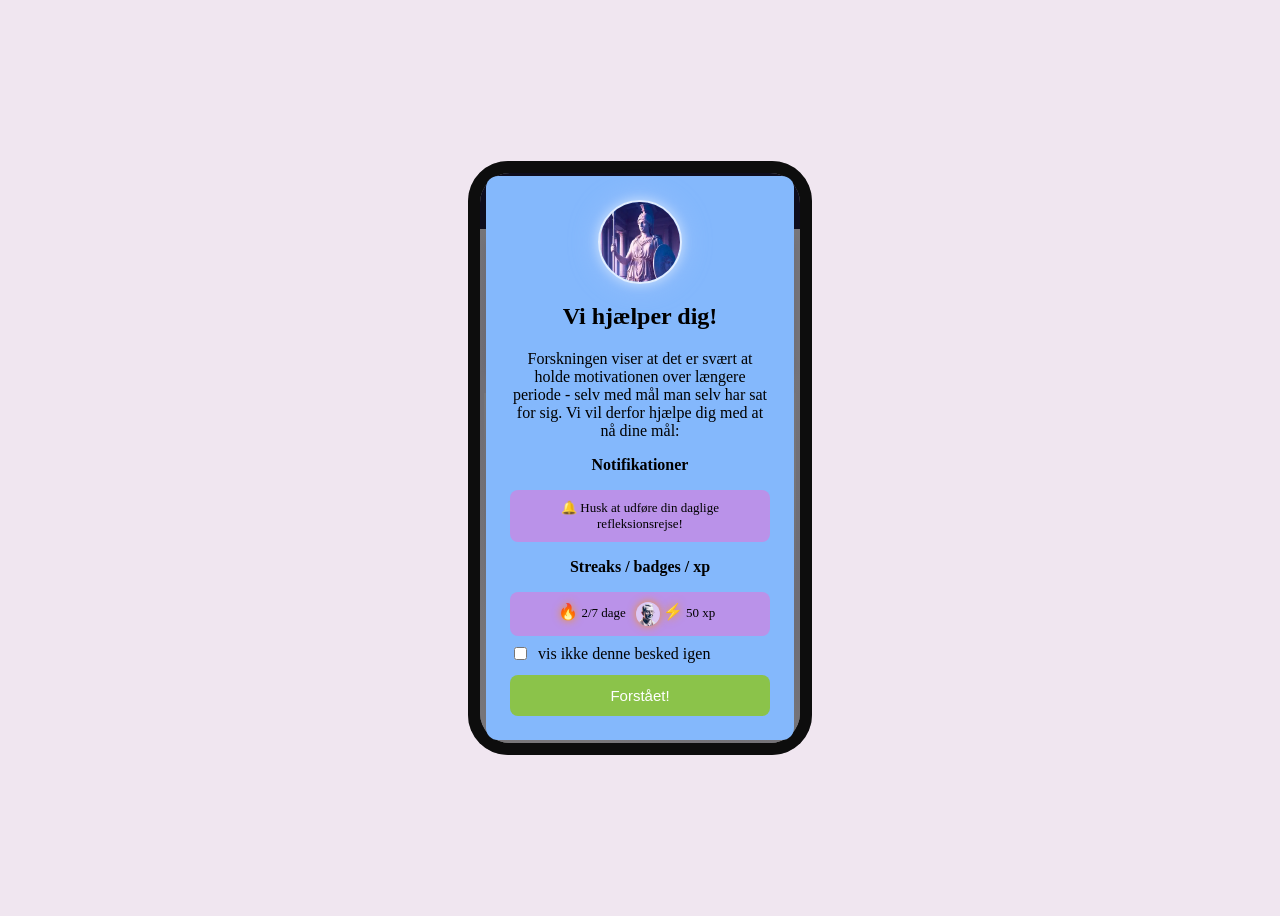
==== index.html @ 5fa7c201 "Update index.html" ====
<!DOCTYPE html> <!-- Fortæller browseren: "dette er et HTML dokument" -->
		<html lang="dk"> <!-- Starter hele siden — lang="dk" siger sproget er dansk -->

	  <head> <!-- Alt herinde er usynligt for brugeren — opsætning og regler -->
		  <meta charset="UTF-8"> <!-- Tillader æ ø å og andre specialtegn -->
		  <meta name="viewport" content="width=device-width, initial-scale=1" />
		  <title>Reflection Journey</title> <!-- Det der vises i browserens fane øverst -->
		  <link rel="stylesheet" href="styles.css"> <!-- Henter CSS fra ekstern fil: styles.css -->
	  </head> <!-- head-sektionen slutter her -->

		<body> <!-- Alt herinde vises på siderne -->

	        <!-- Musikken starter lydløs -->
	    <audio id="baggrunds-musik" loop muted>
	    <source src="music.mp3" type="audio/mpeg">
	    </audio>

		<audio id="lydeffekt" loop muted>
			<source src="fx.mp3" type="audio/mpeg">
		</audio>
		<!-- ========== SIDE 1: overblik ========== -->
		<div class="telefon">

			<!-- ===== DISCLAIMER MODAL ===== -->
		<div id="disclaimer">
	      <div id="disclaimer-kort">        <!-- kortet starter -->
				<img src="athena.webp" class="disclaimer-athena" alt="Athena">
	          <h2>Vi hjælper dig!</h2>
	          <p>Forskningen viser at det er svært at holde motivationen
				over længere periode - selv med mål man selv har sat for sig.
				Vi vil derfor hjælpe dig med at nå dine mål:</p>
	          <p><strong>Notifikationer</strong></p>
	          <div class="disclaimer-boks"> <!-- boks 1 -->
	            🔔 Husk at udføre din daglige refleksionsrejse!
	          </div>                         <!-- boks 1 slutter -->

	          <p><strong>Streaks / badges / xp</strong></p>
	          <div class="disclaimer-boks"> <!-- boks 2 -->
	            <span class=glowing>🔥</span> 2/7 dage &nbsp;
				<img src="sartre.webp" class="disclaimer-badge" style="width:24px; height:24px;">
				<span class=glowing>⚡</span> 50 xp &nbsp;
	          </div>                         <!-- boks 2 slutter -->

	      <!-- afkrydsningsfelt -->
	        <div style="display: flex; align-items: center; gap: 8px;">
	            <input type="checkbox" id="vis-ikke-igen">
	            <label for="vis-ikke-igen">vis ikke denne besked igen</label>
	        </div>

	        <!-- knap -->
	        <button onclick="skiftTilSide(1)" class="disclaimer-knap">Forstået!</button>

	    </div> <!-- kort slutter -->
	</div> <!-- disclaimer slutter -->

			<!-- Notifikationsboks -->
			<div class="notifikation" id="notifikation">
				<span class="notif-ikon">🔔</span>
				<div>
					<p style="font-weight: bold;">Reflection Journey</p>
					<p>Husk at reflektere i dag — din streak er i fare</p>
				</div>
			</div>

			<!-- Skærm / side 1 -->
			<div class="skaerm" id="side1">

				<!-- Mørk top-sektion -->
				<div class="top-del">
					<p class="top-del-titel" style="padding: 10px">Reflection Journeys</p>
				</div>

				<!-- Lys bund-sektion -->
				<div class="bund-del">
					<!-- ===== PRÆSTATIONSOVERSIGT ===== -->
					<div class="praestations-kort"onclick="skiftTilSide(12)">
						<p class="praestations-titel">Præstationsoversigt</p>
						<div class="praestations-række">
							<!-- Streak -->
							<div class="praestations-boks streak-boks">
								<span style="font-size: 20px;">🔥</span>
								<div>
									<p class="praestations-label">Streak</p>
									<p class="praestations-værdi" id="oversigt-streak">3 dage</p>
								</div>
							</div>
							<!-- Seneste præstation -->
							<div class="praestations-boks seneste-boks">
								<img id="oversigt-filosof-img" src="image(1).webp"
								     style="width:56px;height:56px;border-radius:50%;object-fit:cover;flex-shrink:0;">
								<div style="flex:1;min-width:0;">
									<p class="praestations-label">Seneste præstation</p>
									<p class="praestations-rejse" id="oversigt-rejse-navn">Find din karrierevej</p>
									<div class="praestations-bar">
										<div class="praestations-fill" id="oversigt-bar" style="width: 43%;"></div>
									</div>
									<p class="praestations-dage" id="oversigt-dage">3/7 dage</p>
								</div>
							</div>
						</div>
					</div>

						<!-- Række med karrierekort -->
						<div class="career">
						<div class="rejse-kort" onclick="skiftTilSide(21)">
							<img src="image(1).webp" alt="Række med mennesker af forskellig profession">
							<div class="progress-bar">
								<!-- width styrer hvor meget af stregen der er fyldt (fx 50% eller 100%) -->
								<div class="progress-fill" style="width: 43%">
								</div>
								<span>3/7 dage fuldført</span>
							</div>
							<p class="kort-titel">Find din karrierevej</p>
						</div>

						<div class="rejse-kort" onclick="skiftTilSide(31)">
							<img src="image(2).webp" alt="Ung kvinde tegner drømmende billede på tablet">
							<div class="progress-bar">
								<div class="progress-fill" style="width: 0"></div>
								<span>0/7 dage fuldført</span>
							</div>
							<p class="kort-titel">Hvordan du bruger teknologi fornuftigt</p>
						</div>

					</div> <!-- /career -->

				</div> <!-- /bund-del -->

			</div> <!-- /side 1 -->

			<!-- ========== SIDE 12: Præstationsoversigt ========== -->
					<div class="side2" id="side12">

    					<div class="top-del" style="justify-content: center;">
        					<button onclick="skiftTilSide(1)" 
                			style="position: absolute; top: 10px; left: 10px;
                       		background: none; border: none; color: white;
                       		font-size: 20px; cursor: pointer;">←</button>
        					<p class="top-del-titel">Din fremgang</p>
    						</div>
    				<div class="bund-del">
						<div class="rejse-kort">
    						<img src="image(1).webp" alt="Karrierevej">
   							<div class="progress-bar">
        					<div class="progress-fill" style="width: 43%"></div>
        					<span>3/7 dage fuldført</span>
    					</div>
    						<p class="kort-titel">Find din karrierevej</p>
						</div>

					<!-- Teknologi — ikke startet -->
					<div class="rejse-kort">
  						<img src="image(2).webp" alt="Teknologi">
    					<div class="progress-bar">
        				<div class="progress-fill" style="width: 0%"></div>
        				<span>0/7 dage fuldført</span>
    				</div>
    					<p class="kort-titel">Teknologi</p>
					</div>    				</div>

					</div>

			<!-- ========== Side 21 - Spørgsmål - Karrierevej ========== -->
			<div class="side2" id="side21">

				<!-- top-del -->
				<div class="top-del" style="justify-content: center; gap: 14px; position: relative;">

	    <button onclick="skiftTilSide(1)"
	            style="position: absolute; top: 10px; left: 10px;
	                   background: none; border: none; color: white;
	                   font-size: 20px; cursor: pointer;">←</button>

	    <p class="top-del-titel">Tid til at reflektere</p>

	    <!-- timer -->
	    <svg width="60" height="60" viewBox="0 0 140 140" id="timer-svg">
	        <circle cx="70" cy="70" r="58" fill="none" stroke="rgba(255,255,255,0.12)" stroke-width="8"/>
	        <circle id="timer-ring"
	                cx="70" cy="70" r="58" fill="none"
	                stroke="#AFA9EC" stroke-width="8"
	                stroke-dasharray="364.4" stroke-dashoffset="0"
	                stroke-linecap="round"
	                style="transform: rotate(-90deg); transform-origin: 50% 50%;"/>
	        <text id="timer-display" x="70" y="78" text-anchor="middle"
	              font-size="36" font-weight="500" fill="white" font-family="monospace">5:00</text>
	    </svg>
				</div>
				<!-- bund-del -->
				<div class="bund-del">
					<!-- spørgsmål -->
					<p class="spørgsmål">Vælger du din vej, eller lader du vejen vælge dig?</p>
					<p class="underspørgsmål">Mange mennesker når frem til en karriere ikke gennem et bevidst valg, men gennem en række små givne faktorer: hvad deres forældre forventede, hvad deres karakterer tillod, hvad deres venner lavede.<br>
						Spørgsmålet er, om der er forskel på en vej, du trådte ind på, og en vej, du virkelig valgte.
						Kan et liv, du er faldet ind i, stadig være et godt liv? Og hvis du fornemmer, at det ikke kan, hvad betyder det så præcist at vælge anderledes nu?
					</p>

					<!-- tekstboks -->
					<label for="karriere-svar1"></label><textarea id="karriere-svar1" placeholder="Skriv dine tanker her..."></textarea>
					<p class="underspørgsmål">Knappen låses op når tiden er gået</p>

					<!-- knap -->
					<button class="knap" id="karriere-knap" onclick="skiftTilSide(22)"
					        style="opacity: 0.4; pointer-events: none;">Næste →</button>
				</div>

			</div>

			<!-- ========== Sartres svar - efter side 21 ========== -->
			<div class="side2" id="side22">

				<!-- top-del -->
				<div class="top-del" style="justify-content: center; gap: 10px; padding-bottom: 20px;">
					<p class="top-del-titel">Jean-Paul Sartre svarer</p>
				</div>

				<div class="bund-del" style="gap: 16px; overflow-y: auto;" id="sartre-chat">

					<!-- Besked -->
					<div id="sartre-msg1" style="display:none; flex-direction: column; gap: 10px;">
						<div style="display: flex; gap: 10px; align-items: flex-start;">
							<!-- billed -->
							<img src="sartre.webp" alt="Sartre"
							     style="width: 40px; height: 40px; border-radius: 50%; object-fit: cover; flex-shrink: 0;">
							<div>
								<!-- tekst -->
								<p style="font-size: 12px; color: #888; margin: 0 0 4px 0;">Jean-Paul Sartre</p>
								<div class="chat-boble">
									Du siger, at du ikke ved det. Det accepterer jeg — men kun som et udgangspunkt, ikke som et svar.
									For ikke-viden er ikke uskyld. Når du ikke ved, om du har valgt din vej, er du allerede midt i et valg: valget om ikke at undersøge det.
									Eksistensen går forud for essensen. Du er ikke født til noget. Det betyder, at alt det, du kalder "bare sådan det er blevet" — det er dig. Dig, der valgte ikke at vælge.
									Spørgsmålet er ikke, hvad du <em>ikke</em> ved. Spørgsmålet er: hvad ville du gøre, hvis du rent faktisk troede, at du frit kunne vælge fra i morgen?
								</div>
							</div>
						</div>
					</div>

					<!-- Typing indicator (vises mens Sartre "skriver") -->
					<div id="sartre-typing" style="display:none; flex-direction: row; gap: 10px; align-items: flex-start;">
						<img src="sartre.webp" alt="Sartre"
						     style="width: 40px; height: 40px; border-radius: 50%; object-fit: cover; flex-shrink: 0;">
						<div style="background: white; border-radius: 0 16px 16px 16px;
	                  padding: 14px 18px; box-shadow: 0 1px 4px rgba(0,0,0,0.08);
	                  display: flex; gap: 5px; align-items: center;">
							<span class="typing-dot"></span>
							<span class="typing-dot"></span>
							<span class="typing-dot"></span>
						</div>
					</div>

					<!-- knap -->
					<button class="knap" id="sartre-knap" onclick="skiftTilSide(35, 'sartre')"
					        style="display:none; margin-top: 8px;">Fortsæt →</button>

				</div>
			</div>

	    <!-- ========== SIDE 31: Spørgsmål - Teknologi ========== -->
			<div class="side2" id="side31">
				<!-- top-del -->
				<div class="top-del" style="justify-content: center; gap: 14px; position: relative;">
	    <button onclick="skiftTilSide(1)"
	            style="position: absolute; top: 10px; left: 10px;
	                   background: none; border: none; color: white;
	                   font-size: 20px; cursor: pointer;">←</button>
	        <p class="top-del-titel">Tid til at reflektere</p>

					<!-- timer -->
					<svg width="60" height="60" viewBox="0 0 140 140" id="timer-svg2">
						<circle cx="70" cy="70" r="58" fill="none" stroke="rgba(255,255,255,0.12)" stroke-width="8"/>
						<circle id="timer-ring2"
						        cx="70" cy="70" r="58" fill="none"
						        stroke="#AFA9EC" stroke-width="8"
						        stroke-dasharray="364.4" stroke-dashoffset="0"
						        stroke-linecap="round"
						        style="transform: rotate(-90deg); transform-origin: 50% 50%;"/>
						<text id="timer-display2" x="70" y="78" text-anchor="middle"
						      font-size="36" font-weight="500" fill="white" font-family="monospace">5:00</text>
					</svg>

				</div>

				<!-- bund-del -->
				<div class="bund-del" style="gap: 16px; overflow-y: auto; height: 100%; justify-content: flex-start;" >
					<p class="spørgsmål">Er et værktøj nogensinde bare et værktøj?</p>
					<p class="underspørgsmål">Vi har en tendens til at tænke på teknologi som neutral, noget der simpelthen gør, hvad vi beder den om.<br>
						Men en hammer former, hvordan vi griber et søm an, en søgemaskine former, hvad vi synes er værd at vide, og en social platform former, hvem vi tror, vi er i forhold til andre.
						Spørgsmålet er, om nogen teknologi virkelig er ligeglad med den person, der bruger den.
						Bærer et værktøj sin designers antagelser i sig? Og hvis ja, hvad betyder det for dig, hver gang du tager et op?
					</p>

					<!-- tekstboks -->
					<label for="teknologi-svar1"></label><textarea id="teknologi-svar1" placeholder="Skriv dine tanker her..."></textarea>

					<!-- knap -->
					<button class="knap" id="teknologi-knap" onclick="skiftTilSide(32)"
					        style="opacity: 0.4; pointer-events: none;">Næste →</button>
				</div> <!-- /bund-del -->

			</div> <!-- /side2 -->

			<!-- SIDE 3.2 — Heidegger -->
			<div class="side2" id="side32">

				<!-- top-del -->
				<div class="top-del" style="justify-content: center; gap: 10px; padding-bottom: 20px;">
					<p class="top-del-titel">Martin Heidegger svarer</p>
				</div>

				<div class="bund-del" style="gap: 16px; overflow-y: auto;" id="Heidegger-chat">

					<!-- Besked -->
					<div id="heidegger-msg1" style="display:none; flex-direction: column; gap: 10px;">
						<div style="display: flex; gap: 10px; align-items: flex-start;">
							<!-- billed -->
							<img src="heidegger.webp" alt="Heidegger"
							     style="width: 40px; height: 40px; border-radius: 50%; object-fit: cover; flex-shrink: 0;">
							<!-- tekst -->
							<div>
								<p style="font-size: 12px; color: #888; margin: 0 0 4px 0;">Martin Heidegger</p>
								<div class="chat-boble">
									Du siger, at du ikke ved det. Det accepterer jeg — men kun som et udgangspunkt, ikke som et svar.
									For ikke-viden er ikke uskyld. Når du ikke ved, om du har valgt din vej, er du allerede midt i et valg: valget om ikke at undersøge det.
									Eksistensen går forud for essensen. Du er ikke født til noget. Det betyder, at alt det, du kalder "bare sådan det er blevet" — det er dig. Dig, der valgte ikke at vælge.
									Spørgsmålet er ikke, hvad du <em>ikke</em> ved. Spørgsmålet er: hvad ville du gøre, hvis du rent faktisk troede, at du frit kunne vælge fra i morgen?
								</div>
							</div>
						</div>
					</div>

					<!-- typing indicator (viser når Heidegger "skriver") -->
					<div id="heidegger-typing" style="display:none; flex-direction: row; gap: 10px; align-items: flex-start;">
						<img src="heidegger.webp" alt="Heidegger"
						     style="width: 40px; height: 40px; border-radius: 50%; object-fit: cover; flex-shrink: 0;">
						<div style="background: white; border-radius: 0 16px 16px 16px;
	                  padding: 14px 18px; box-shadow: 0 1px 4px rgba(0,0,0,0.08);
	                  display: flex; gap: 5px; align-items: center;">
							<span class="typing-dot"></span>
							<span class="typing-dot"></span>
							<span class="typing-dot"></span>
						</div>
					</div>

					<!-- knap -->
					<button class="knap" id="heidegger-knap" onclick="skiftTilSide(35, 'heidegger')"
					        style="display:none; margin-top: 8px;">Fortsæt →</button>

				</div>
			</div>

	  <!-- SIDE 3.5 — XP celebration -->
	<div class="side2" id="side35">
	  <div class="top-del" style="min-height: 560px; justify-content: center; gap: 16px;">
	    <div id="konfetti">🎊 🎉 🎊</div>
	   <p id="mangler-tekst" style="color: rgba(255,255,255,0.6);
	   font-size: 13px; text-align: center; margin: 0;">
	</p>

		  <img id="filosof-billede" src=""
		       style="
	     width: 120px;
	     height: 120px;
	     border-radius: 50%;
	     object-fit: cover;

	     /* silver glow */
	     border: 2px solid rgba(255,255,255,0.75);
	     box-shadow:
	       0 0 12px rgba(255,255,255,0.55),
	       0 0 30px rgba(210,220,255,0.35),
	       0 0 60px rgba(255,255,255,0.18);

	     /* subtle floating rarity feeling */
	     animation: filosofGlow 2.8s ease-in-out infinite;
	     "
		  alt="Billed af filosof">

		  <div id="dag-bar-container" style="display: none; width: 100%;
      background: rgba(255,255,255,0.15);
      border-radius: 20px; height: 36px; position: relative;">
			  <div id="dag-fill" style="width: 0; background: #534AB7;
       border-radius: 20px; height: 100%; transition: width 1s ease;">
			  </div>
			  <p id="dag-tekst" style="position: absolute; top: 50%; left: 50%;
     transform: translate(-50%, -50%);
     color: white; font-size: 13px; margin: 0;">1 / 7 dage</p>
		  </div>

		  <button class="knap" style="margin-top: 20px;" onclick="skiftTilSide(5)">
			  Fortsæt →
		  </button>
	</div> <!-- lukker xp-bar-container -->



	  </div>

	  <!-- side 5 - Afslutning -->
	<div class="side2" id="side5">
	  <div class="top-del" style="justify-content: center; gap: 14px;">
	    <p class="top-del-titel">Godt gået!</p>
	    <img id="side5-filosof" src=""
	         style="width: 80px; height: 80px; border-radius: 50%; object-fit: cover;" alt="Billed af filosof">
	  </div>

	  <div class="bund-del">
		  <div class="card" style=" align-items: center; gap: 12px; border-left: none; border-radius: 12px; background: white; padding: 12px 16px;">

			  <div class="progress-bar">
				  <div id="side5-bar" class="progress-fill" style="width: 0"></div>
				  <span id="side5-dage">0/7 dage fuldført</span>
			  </div>

			  <p class="kort-titel" id="journey-title" style="align-self: center"></p>

		  </div>
	    <div id="side5-svar" class="card">
	      <p class="q">Dit svar</p>
	      <p id="vis-svar" class="a"></p>
	    </div>
		  <!-- streak kort -->
		  <div class="card" id="side5-streak" style="display: flex; align-items: center; gap: 12px; border-left: none; border-radius: 12px; background: #1C1A3A; padding: 12px 16px;">
			  <span style="font-size: 28px; line-height: 1;">🔥</span>
			  <div>
				  <p style="margin: 0; font-size: 11px; color: rgba(175,169,236,0.7); font-family: Georgia, serif;">NUVÆRENDE STREAK</p>
				  <p id="streak-tekst" style="margin: 0; font-size: 18px; font-weight: bold; color: white;">4 dage i træk</p>
			  </div>
		  </div>
	      <button class="knap" onclick="skiftTilSide(6)">Vis badges →</button>
	</div>
	</div>

			<!-- side 6 - afslutning-->
			<div class="side2" id="side6">
				<div class="top-del" style="justify-content: center; gap: 14px;">
					<p class="top-del-titel" style="padding: 10px">Badges</p>
				</div>
				<div class="bund-del" style="overflow-y: auto; gap: 20px;">

					<!-- KATEGORI 1: Reflektionsrejser -->
					<div class="badge-kategori">
						<p class="badge-kategori-titel">Reflektionsrejser</p>
						<div class="badge-grid-ny">

							<div class="badge-item" data-name="Find din karrierevej">
								<div class="locked-image badge-slot"><img src="image(1).webp" alt="Karrierevej"></div>
								<div class="badge-progress-bar"><div class="badge-progress-fill" id="badge-karriere-fill" style="width: 0%"></div></div>
								<p class="badge-progress-tekst" id="badge-karriere-tekst">0/7 dage</p>
							</div>

							<div class="badge-item" data-name="Hvordan du bruger teknologi fornuftigt">
								<div class="locked-image badge-slot"><img src="image(2).webp" alt="Teknologi"></div>
								<div class="badge-progress-bar"><div class="badge-progress-fill" id="badge-teknologi-fill" style="width: 0%"></div></div>
								<p class="badge-progress-tekst" id="badge-teknologi-tekst">0/7 dage</p>
							</div>

							<div class="badge-item">
								<div class="badge-slot tom"></div>
								<div class="badge-progress-bar"><div class="badge-progress-fill" style="width: 0%"></div></div>
								<p class="badge-progress-tekst">0/7 dage</p>
							</div>

							<div class="badge-item">
								<div class="badge-slot tom"></div>
								<div class="badge-progress-bar"><div class="badge-progress-fill" style="width: 0%"></div></div>
								<p class="badge-progress-tekst">0/7 dage</p>
							</div>

							<div class="badge-item">
								<div class="badge-slot tom"></div>
								<div class="badge-progress-bar"><div class="badge-progress-fill" style="width: 0%"></div></div>
								<p class="badge-progress-tekst">0/7 dage</p>
							</div>

							<div class="badge-item">
								<div class="badge-slot tom"></div>
								<div class="badge-progress-bar"><div class="badge-progress-fill" style="width: 0%"></div></div>
								<p class="badge-progress-tekst">0/7 dage</p>
							</div>

						</div>
					</div>

					<!-- KATEGORI 2: Tænkere -->
					<div class="badge-kategori">
						<p class="badge-kategori-titel">Tænkere</p>
						<div class="badge-grid-ny">

							<div class="badge-item" data-name="Aristoteles">
								<div class="locked-image badge-slot"><img src="aristoteles.webp" alt="Aristoteles"></div>
								<div class="badge-progress-bar"><div class="badge-progress-fill" style="width: 0%"></div></div>
								<p class="badge-progress-tekst">0/7 samtaler</p>
							</div>

							<div class="badge-item" data-name="Confucius">
								<div class="locked-image badge-slot"><img src="confucius.webp" alt="Confucius"></div>
								<div class="badge-progress-bar"><div class="badge-progress-fill" style="width: 0%"></div></div>
								<p class="badge-progress-tekst">0/7 samtaler</p>
							</div>

							<div class="badge-item" data-name="Foucault">
								<div class="locked-image badge-slot"><img src="foucault.webp" alt="Foucault"></div>
								<div class="badge-progress-bar"><div class="badge-progress-fill" style="width: 14.286%"></div></div>
								<p class="badge-progress-tekst">1/7 samtaler</p>
							</div>

							<div class="badge-item" data-name="Heidegger">
								<div class="locked-image badge-slot"><img src="heidegger.webp" alt="Heidegger"></div>
								<div class="badge-progress-bar"><div class="badge-progress-fill" id="badge-heidegger-fill" style="width: 0%"></div></div>
								<p class="badge-progress-tekst" id="badge-heidegger-tekst">0/7 samtaler</p>
							</div>

							<div class="badge-item" data-name="Kant">
								<div class="locked-image badge-slot"><img src="kant.webp" alt="Kant"></div>
								<div class="badge-progress-bar"><div class="badge-progress-fill" style="width: 0%"></div></div>
								<p class="badge-progress-tekst">0/7 samtaler</p>
							</div>

							<div class="badge-item" data-name="Sartre">
								<div class="locked-image badge-slot"><img src="sartre.webp" alt="Sartre"></div>
								<div class="badge-progress-bar"><div class="badge-progress-fill" id="badge-sartre-fill" style="width: 0%"></div></div>
								<p class="badge-progress-tekst" id="badge-sartre-tekst">0/7 samtaler</p>
							</div>

							<div class="badge-item" data-name="Platon">
								<div class="locked-image badge-slot"><img src="platon.webp" alt="Platon"></div>
								<div class="badge-progress-bar"><div class="badge-progress-fill" style="width: 0%"></div></div>
								<p class="badge-progress-tekst">0/7 samtaler</p>
							</div>

							<div class="badge-item" data-name="Sokrates">
								<div class="locked-image badge-slot"><img src="sokrates.webp" alt="Sokrates"></div>
								<div class="badge-progress-bar"><div class="badge-progress-fill" style="width: 14.286%"></div></div>
								<p class="badge-progress-tekst">1/7 samtaler</p>
							</div>

							<div class="badge-item" data-name="Kierkegaard">
								<div class="locked-image badge-slot"><img src="kierkegaard.webp" alt="Kierkegaard"></div>
								<div class="badge-progress-bar"><div class="badge-progress-fill" style="width: 0%"></div></div>
								<p class="badge-progress-tekst">0/7 samtaler</p>
							</div>

						</div>
					</div>

				</div>
			</div>
		</div> <!-- telefon -->

	  <script>                        <!-- NY: JavaScript starter her -->
	  let sartreSamtaler = 0;
	  let heideggerSamtaler = 0;
	  let karriereDage = 3;
	  let teknologiDage = 0;
	  let aktivFilosof = '';  // husker hvilken filosof
	  let aktivDage = 0;      // husker antal dage
	  let aktivRejse = '';

	function skiftTilSide(nummer, filosof)                                               // Lav en funktion der hedder "skiftTilSide" "nummer" er det tal vi sender med — fx skiftTilSide(2) sender tallet 2
	{
	    const musik = document.getElementById('baggrunds-musik');
	    const lydeffekt = document.getElementById('lydeffekt');
	  document.getElementById('disclaimer').style.display = 'none';
	  document.getElementById('side1').style.display = 'none';
	  document.getElementById('side12').style.display = 'none';
	  document.getElementById('side21').style.display = 'none';
	  document.getElementById('side22').style.display = 'none';
	  document.getElementById('side31').style.display = 'none';
	  document.getElementById('side32').style.display = 'none';
	  document.getElementById('side35').style.display = 'none';
	  document.getElementById('side5').style.display = 'none';
	  document.getElementById('side6').style.display = 'none';
	  
	  

	if (nummer === 21 || nummer === 31) {   // når man klikker et rejsekort

	    musik.muted = false;  // slå lyden til
	    musik.play();         // start afspilning
	}

	  if (nummer === 22) {
	        startSartreChat(); // starter SartreChat funktionen når den går til side 22
	        sartreSamtaler += 1;
	        karriereDage += 1;
	        aktivRejse = 'Find din karrierevej';

	    }

	    if (nummer === 32) {
	        startHeideggerChat(); // starter Heidegger funktionen når den går til side 32
	        heideggerSamtaler += 1;
	        teknologiDage += 1;
	        aktivRejse = 'Hvordan du bruger teknologi fornuftigt';

	    }

	    if (nummer === 21 && !karriereTimerStartet) {
	        karriereTimerStartet = true;
	        startTimer('timer-ring', 'timer-display', 'karriere-knap', 'timer-hint');
	    }

	    if (nummer === 31 && !teknologiTimerStartet) {
	    teknologiTimerStartet = true;
	    startTimer('timer-ring2', 'timer-display2', 'teknologi-knap', 'timer-hint2');
	}

	    if (nummer === 35) {
	        musik.pause();
	        lydeffekt.muted = false;  // slå lyden til
	        lydeffekt.play();         // start afspilning
	    }

	    if (nummer === 5) {
	        document.getElementById('journey-title').textContent = aktivRejse;


	    document.getElementById('side5-bar').style.width = (aktivDage / 7 * 100) + '%';
	    document.getElementById('side5-dage').textContent = aktivDage + '/7 dage fuldført';

	    // sæt filosof-billede
	    document.getElementById('side5-filosof').src = aktivFilosof + '.webp';

	    // hent brugerens svar fra den rigtige tekstboks
	    if (aktivFilosof === 'sartre') {
	        document.getElementById('vis-svar').textContent = document.getElementById('karriere-svar1').value;
	    } else {
	        document.getElementById('vis-svar').textContent = document.getElementById('teknologi-svar1').value;
	    }
	    document.getElementById('streak-tekst').textContent = aktivDage + ' dage i træk';

	    }

	    if (nummer === 6) {
	        // opdaterer fremskridt på de badges der er interagerbare
	            document.getElementById('badge-sartre-fill').style.width = (sartreSamtaler / 7 * 100) + '%';
	            document.getElementById('badge-sartre-tekst').textContent = sartreSamtaler + '/7 samtaler';

	            document.getElementById('badge-heidegger-fill').style.width = (heideggerSamtaler / 7 * 100) + '%';
	            document.getElementById('badge-heidegger-tekst').textContent = heideggerSamtaler + '/7 samtaler';

	            document.getElementById('badge-karriere-fill').style.width = (karriereDage / 7 * 100) + '%';
	            document.getElementById('badge-karriere-tekst').textContent = karriereDage + '/7 dage';

	            document.getElementById('badge-teknologi-fill').style.width = (teknologiDage / 7 * 100) + '%';
	            document.getElementById('badge-teknologi-tekst').textContent = teknologiDage + '/7 dage';
	    }

	  // Skjul ALLE sider, ryd bordet fuldstændigt, hver gang vi skifter side: None - gør den usynlig

	  document.getElementById('side' + nummer).style.display = 'flex';
	  if (nummer === 35 && filosof) {  // Hvis vi går til side 35 OG der er en filosof med
	    const billede = document.getElementById('filosof-billede');
	    billede.src = filosof + '.webp';  // fx 'sartre' + '.webp' = 'sartre.webp'

	aktivFilosof = filosof;           // gem filosof
        aktivDage = filosof === 'sartre' ? sartreSamtaler : heideggerSamtaler;


	      const navn = filosof === 'sartre' ? 'Sartre' : 'Heidegger';
	      const samtalerTal = filosof === 'sartre' ? sartreSamtaler : heideggerSamtaler;
	      const samtalerMangler = 7 - samtalerTal;
	      document.getElementById('mangler-tekst').textContent =
	          'Du har haft ' + samtalerTal + '/7 samtaler med ' + navn +
	          ' — ' + samtalerMangler + ' tilbage for at låse badget op';

        setTimeout(function() {
            const dagTal = filosof === 'sartre' ? sartreSamtaler : heideggerSamtaler;
            document.getElementById('dag-bar-container').style.display = 'block';
            setTimeout(function() {

                setTimeout(function() {
                    const bredde = (dagTal / 7) * 100;
                    document.getElementById('dag-fill').style.width = bredde + '%';
                    document.getElementById('dag-tekst').textContent = dagTal + ' / 7 dage';
                }, 100);
            }, 1500);
        }, 0);
    }
	}  // ← funktionen lukker her
	  // Vis KUN den side vi vil hen til, fx 'side' + 2 = 'side2' - Block gør den synlig

	  // Notifikation animation
	    window.addEventListener('load', function() {
	    const notif = document.getElementById('notifikation');
	    setTimeout(function() {
	        notif.classList.add('synlig');  // vis notifikationen
	        pingLyd();                      // spil ping-lyden
	    }, 3000);
	    setTimeout(function() { notif.classList.remove('synlig'); }, 7000);
	    });

	function pingLyd() {
	    const ctx = new AudioContext();          // musikstudie — selve lydmotoren
	    const oscillator = ctx.createOscillator(); // genererer selve tonen
	    const gainNode = ctx.createGain();       // styrer volumen
	    oscillator.connect(gainNode);            // tone → volumen
	    gainNode.connect(ctx.destination);       // volumen → højttaler
	    oscillator.frequency.value = 800;        // tonehøjde i Hz (800 = høj ping-lyd)
	    gainNode.gain.setValueAtTime(0.3, ctx.currentTime);                        // start ved 30% volumen
	    gainNode.gain.exponentialRampToValueAtTime(0.001, ctx.currentTime + 0.4); // fade ud over 0.4 sek
	    oscillator.start(ctx.currentTime);       // start lyden nu
	    oscillator.stop(ctx.currentTime + 0.4); // stop efter 0.4 sekunder
	    }


	  // TimerK
	  let karriereTimerStartet = false;
	  let teknologiTimerStartet = false;  // NY variabel til teknologi

	  function startTimer(ringId, displayId, btnId, hintId) {
	      const TOTAL = 5 * 0;  // Her can man justere timerens længde / hvornår 'næste'-knappen låser op.
	      let remaining = TOTAL;
	      const circumference = 364.4;
	      const ring = document.getElementById(ringId);
	      const display = document.getElementById(displayId);
	      const btn = document.getElementById(btnId);
	      const hint = document.getElementById(hintId);

	      function fmt(s) {
	          const m = Math.floor(s / 60);
	          const sec = s % 60;
	          return m + ':' + String(sec).padStart(2, '0');
	      }

	      function tick() {
	          if (remaining <= 0) {
	              display.textContent = '0:00';
	              ring.setAttribute('stroke-dashoffset', circumference.toString());
	              btn.style.opacity = '1';
	              btn.style.pointerEvents = 'auto';
	              if (hint) hint.textContent = 'Klar til at fortsætte ✓';
	              return;
	          }
	          display.textContent = fmt(remaining);
	          const offset = circumference * (1 - remaining / TOTAL);
	          ring.setAttribute('stroke-dashoffset', offset.toString());
	          remaining--;
	          setTimeout(tick, 1000);
	      }

	      tick();
	  }

	  let sartreAnimationStartet = false;
	  let heideggerAnimationStartet = false;

	  function startSartreChat() {
	      if (sartreAnimationStartet) return;
	      sartreAnimationStartet = true;

	      const beskeder = ['sartre-msg1'];
	      const forsinkelse = [800];
	      const skrivetid  = [2000];

	      const typing = document.getElementById('sartre-typing');

	      beskeder.forEach(function(id, i) {
	          setTimeout(function() {
	              typing.style.display = 'flex';
	          }, forsinkelse[i]);

	          setTimeout(function() {
	              typing.style.display = 'none';
	              const el = document.getElementById(id);
	              el.style.display = 'flex';
	          }, forsinkelse[i] + skrivetid[i]);
	      });

	      const sidsteVises = forsinkelse[0] + skrivetid[0] + 400;
	      setTimeout(function() {
	          document.getElementById('sartre-knap').style.display = 'block';
	      }, sidsteVises);
	  }

	  function startHeideggerChat() {
	      if (heideggerAnimationStartet) return;
	      heideggerAnimationStartet = true;

	      const beskeder = ['heidegger-msg1'];
	      const forsinkelse = [800];
	      const skrivetid  = [2000];

	      const typing = document.getElementById('heidegger-typing');

	      beskeder.forEach(function(id, i) {
	          setTimeout(function() {
	              typing.style.display = 'flex';
	          }, forsinkelse[i]);

	          setTimeout(function() {
	              typing.style.display = 'none';
	              const el = document.getElementById(id);
	              el.style.display = 'flex';
	          }, forsinkelse[i] + skrivetid[i]);
	      });

	      const sidsteVises = forsinkelse[0] + skrivetid[0] + 400;
	      setTimeout(function() {
	          document.getElementById('heidegger-knap').style.display = 'block';
	      }, sidsteVises);
	  }
	  </script>                       <!-- JavaScript slutter her -->
		</body> <!-- lukker body -->
	</html> <!-- lukker hele siden -->
---- styles.css ----
body {
    background: #f0e6f0; /* sætter baggrundsfarve */
    font-family: Georgia, serif; /* sætter skrifttype */
    display: flex; /* sætter layout til "flexbox" — gør det nemt at centrere indholdet */
    justify-content: center; /* centrer vandret */
    align-items: center; /* centrer lodret */
    min-height: 100vh; /* giv siden en mindste-højde på hele skærmhøjden */
}

.telefon { /* punktum foran = "find alt med class='telefon'" .navn = find class */
    background: #1a1a1a; /* mørk baggrund — næsten sort */
    width: 320px; /* bredde — ca. som en mobilskærm */
    border-radius: 40px; /* runde hjørner — jo højere tal, jo rundere */
    padding: 12px; /* luft mellem kanten og indholdet indeni */
    min-height: 460px; /* NY: giv boksen en mindste-højde */
    position: relative; /* Gør at vi kan lave rum over telefonen til at gemme pop-down notifikationen */
    overflow: hidden; /* Skjuler indhold der stikker ud over telefonens kanter */
}

.skaerm {           /* tilføjes her — efter .telefon */
    background: rgb(255, 255, 255); /* hvid baggrund */
    border-radius: 30px; /* runde hjørner — lidt mindre end telefonen for at skabe en "skærm" effekt */
    overflow: hidden;   /* skjuler indhold, der overskrider boksen */
    min-height: 460px; /* NY: giv skærmen samme mindste-højde som telefonen for at sikre den fylder hele pladsen */
    width: 100%;     /* NY: lad skærmen fylde hele bredden af telefonen, så den automatisk tilpasser sig telefonens bredde */
    display: flex;
    flex-direction: column;
}

.top-del {
    background: #1C1A3A;  /* mørk lilla — næsten sort */
    padding: 10px 20px;   /* luft indeni — 24px top/bund, 20px venstre/højre */
    display: flex;          /* gør jeg kan rykke rundt på elementer */
    flex-direction: column; /* NY: stable elementer lodret */
    align-items: center;    /* NY: centrer vandret */
}

.bund-del {
    background: radial-gradient(ellipse at 20% 30%, rgba(200, 195, 220, 0.6) 0%, transparent 50%),
    radial-gradient(ellipse at 80% 70%, rgba(180, 175, 210, 0.5) 0%, transparent 50%),
    radial-gradient(ellipse at 60% 20%, rgba(230, 225, 240, 0.4) 0%, transparent 40%),
    linear-gradient(135deg, #f5f3f7 0%, #ede9f2 50%, #f8f6fa 100%);
    padding: 20px;        /* luft indeni */
    display: flex;          /* NY: tænd for arrangøren */
    flex-direction: column; /* NY: stable elementer lodret */
    gap: 10px;
    flex: 1;
}

#disclaimer {
    position: absolute;
    top: 0;
    left: 0;
    width: 100%;
    height: 100%;
    background: rgba(0, 0, 0, 0.5);
    z-index: 999;
    display: flex;
    justify-content: center;
    align-items: center;
}

#disclaimer-kort {
    background: rgb(132, 184, 252);
    border-radius: 12px;
    padding: 24px;
    width: 260px;
    text-align: center;
}

.disclaimer-knap {
    background: #8BC34A;
    color: white;
    border: none;
    border-radius: 8px;
    padding: 12px;
    width: 100%;
    font-size: 15px;
    margin-top: 12px;
    cursor: pointer;
}

.disclaimer-boks {
    background: #ba92e9;
    border-radius: 8px;
    padding: 10px 14px;
    font-size: 13px;
    margin-bottom: 8px;
    text-align: center;
}

.disclaimer-badge {
    border-radius: 50%;
    object-fit: cover;
    vertical-align: middle;
    box-shadow: 0 0 8px rgba(255, 150, 0, 0.8);
}

.glowing {
    text-shadow: 0 0 8px rgba(255, 150, 0, 0.8);
    font-size: 16px;
}

.disclaimer-athena {
    width: 80px;
    height: 80px;
    border-radius: 50%;
    object-fit: cover;
    object-position: top;
    display: block;
    margin: 0 auto 12px;
    border: 2px solid rgba(255,255,255,0.75);
    box-shadow: 0 0 12px rgba(255,255,255,0.55),
                0 0 30px rgba(210,220,255,0.35);
}

.notifikation {
    position: absolute;
    top: -80px;
    left: 50%;
    transform: translateX(-50%);
    background: rgba(40, 36, 80, 0.97);
    border-radius: 14px;
    padding: 10px 14px;
    display: flex;
    align-items: center;
    gap: 10px;
    width: 82%;
    box-shadow: 0 4px 20px rgba(0, 0, 0, 0.35);
    transition: top 0.5s cubic-bezier(0.34, 1.2, 0.64, 1);
    z-index: 100;
}

.notifikation.synlig {
    top: 12px;
}

.notifikation p {
    color: white;
    margin: 0;
    font-size: 13px;
}

.notifikation .notif-ikon {
    font-size: 22px;
    flex-shrink: 0;
}

.progress-bar {
    background: rgba(83,74,183,0.15); /* gennemsigtig lilla baggrund */
    border-radius: 20px;              /* runde hjørner */
    height: 24px;                     /* tykkelse på stregen */
    width: 100%;                   /* fyld hele bredden */
    position: relative;             /* gør det muligt at placere teksten ovenpå stregen */
    overflow: hidden;               /* skjul det fyld, der stikker ud over kanten */
    margin-top: 8px;
}

.progress-fill {
    background: #534AB7;
    height: 100%;
    border-radius: 20px;
    width: 43%;
}

.progress-bar span {
    position: absolute;                 /* løft teksten ud af den normale rækkefølge og placer den præcist oven på progress-bar — muligt fordi progress-bar har position: relative. Normalt placerer HTML elementer sig selv efter hinanden — ligesom tekst på en linje. Det kalder man "normal flow".  */
    top: 50%;                            /* start ved midten af baren, målt fra toppen */
    left: 50%;                          /* start ved midten af baren, målt fra venstre */
    transform: translate(-50%, -50%);    /* centrer teksten perfekt i midten af stregen */
    font-size: 11px;
    color:black;
}

.top-del-titel{
    color: #AFA9EC;
    font-size: 13px;
    letter-spacing: 0.08em;
    text-transform: uppercase;
    margin: 0;
}

.rejse-kort {
    flex: 0 0 100%;
    width: 95%;
    background: white;
    border-radius: 16px;
    border: 1px solid #e8e6f0;
    box-shadow: 0 2px 8px rgba(0,0,0,0.07);
    overflow: hidden;
    flex-direction: column;
    scroll-snap-align: center;
    transition: transform 0.25s ease, box-shadow 0.25s ease, border-color 0.25s ease;
}

.rejse-kort:hover {
    transform: scale(1.04);
    box-shadow: 0 0 10px 6px rgba(255, 255, 255, 0.9),
    0 4px 16px rgba(0,0,0,0.10);
    cursor: pointer;
}

.career {
    overflow-y: scroll;           /* tillad vandret scrolling */
    align-items: center;
    flex-direction: column;
    padding: 18px 16px 12px 16px;
    display: flex;          /* side om side */
    gap: 20px;             /* afstand mellem søjle, ugle, søjle */
    max-height: 300px;
    margin: 0 -16px;
    background: radial-gradient(ellipse at 20% 30%, rgba(200, 195, 220, 0.6) 0%, transparent 50%),
    radial-gradient(ellipse at 80% 70%, rgba(180, 175, 210, 0.5) 0%, transparent 50%),
    radial-gradient(ellipse at 60% 20%, rgba(230, 225, 240, 0.4) 0%, transparent 40%),
    linear-gradient(135deg, #f5f3f7 0%, #ede9f2 50%, #f8f6fa 100%);
}

.career img {
    width: 100%;  /* styrer selve billedet */
    height: 150px;
    object-fit: cover;   /* zoom ind på billedet til det fylder — klip kanter væk */
}

.rejse-kort p {
    text-align: center;  /* centrer tekst inde i hvert kort */
    color:black;
    display: block;
}

.kort-titel {
    margin: 0 0 8px;
    color: #1C1A3A;
    padding: 14px;         /* luft indeni */
    font-size: 15px;
    font-weight: bold;
}

.spørgsmål {
    margin: 0 0 8px;
    color: #1C1A3A;
    text-shadow: 2px 2px 2px darkgray;
    font-size: 15px;
    font-weight: bold;
    text-align: center;
}

.underspørgsmål {
    margin: 0 0 8px;
    color: #1C1A3A;
    font-size: 12px;
    text-align: center;
    font-family: Baskerville, serif;
}

.knap {
    margin-top: auto; /* skub knappen ned mod bunden */
    background: #534AB7;  /* lilla baggrund */
    color: #EEEDFE;        /* lys tekst */
    border: none;          /* fjern browserens standard-kant */
    border-radius: 12px;   /* runde hjørner */
    padding: 14px;         /* luft indeni */
    font-size: 15px;       /* tekststørrelse */
    width: 100%;           /* fyld hele bredden */
    transition: transform 0.25s ease, box-shadow 0.25s ease, border-color 0.25s ease;
}

.knap:hover {
    transform: scale(1.04);
    box-shadow: 0 0 10px 6px rgba(83, 74, 183, 0.4),
    0 4px 16px rgba(0,0,0,0.10);
    border-color: white;
    cursor: pointer;
}

.dag-info p {
    margin: 0;          /* fjern automatisk afstand */
    color: #888780;     /* grå tekst */
    font-size: 13px;    /* lille tekst */
}

.side2 {
    display: none; /* skjult som standard */
    color: white;
    border-radius: 30px;  /* runde hjørner som .skaerm */
    overflow-y: auto;
    min-height: 560px;    /* samme højde som side 1 */
    width: 100%;
    flex-direction: column;
}

textarea {
    width: 100%;        /* fyld hele bredden */
    height: 150px;      /* højden — prøv at ændre tallet */
    box-sizing: border-box; /* padding tæller med i bredden - uden den ville tekstfeltet stikke ud over telefonens kanter fordi padding lægges ovenpå width: 100% */
    font-family: Georgia, serif; /* matches the rest of the page */
    font-size: 10px;
    padding: 10px;
}

.ild {
    font-size: 40px;
}


.citat {
    font-style: italic; /* kursiv tekst */
    color: #5F5E5A;     /* grå farve */
}

.card {
    background: white;
    border-radius: 8px;
    padding: 10px 12px;
    border-left: 3px solid #534AB7;
    margin-bottom: 8px;
}

.q {
    font-size: 11px;
    color: #888780;
    margin: 0 0 4px;
}

.a {
    font-size: 13px;
    color: #2C2C2A;
    font-style: italic;
    margin: 0;
    word-wrap: break-word;  /* NY: bryd lange ord/sætninger */
    white-space: normal;    /* NY: tillad tekstombrydning */
}

#side5 .bund-del {
    overflow-y: auto;
    flex: 1;
    color: black; /* kun tekst i bund-del på side 5 */

}

.chat-boble {
    background: white;
    border-radius: 0 16px 16px 16px;
    padding: 14px 16px;
    box-shadow: 0 1px 4px rgba(0,0,0,0.08);
    font-size: 15px;
    line-height: 1.6;
    color: #1a1a2e;
    max-width: 280px;
}

.typing-dot {
    width: 8px;
    height: 8px;
    background: #aaa;
    border-radius: 50%;
    animation: typing-bounce 1.2s infinite ease-in-out;
}
.typing-dot:nth-child(2) { animation-delay: 0.2s; }
.typing-dot:nth-child(3) { animation-delay: 0.4s; }

@keyframes typing-bounce {
    0%, 60%, 100% { transform: translateY(0); }
    30%            { transform: translateY(-6px); }
}

 .locked-image {
          position: relative;
          width: 100px;
          aspect-ratio: 1 / 1;
          border-radius: 50%;
          overflow: hidden;
          display: flex;
     justify-content: center;
     align-items: center;
     transition: transform 0.25s ease, box-shadow 0.25s ease, border-color 0.25s ease;
      }

.locked-image:hover {
    transform: scale(1.04);
    box-shadow: 0 0 10px 6px rgba(255, 255, 255, 0.9),
    0 4px 16px rgba(0,0,0,0.10);
    border-color: white;
    cursor: pointer;
}

      .locked-image img {
          width: 100%;
          height: 100%;
          object-fit: cover;
          display: block;

          /* Grey out image */
          filter: grayscale(100%) brightness(0.6);
      }

      .locked-image::after {
          content: "🔒";
          position: absolute;
          top: 50%;
          left: 50%;
          transform: translate(-50%, -50%);

          font-size: 80%;

          /* Greyed-out lock */
          filter: grayscale(100%);
          opacity: 0.85;

          text-shadow: 0 2px 8px rgba(0,0,0,0.4);
      }

.badge-grid {
    display: grid;

    /* Creates responsive columns */
    grid-template-columns: repeat(auto-fit, minmax(100px, 1fr));

    gap: 16px;

    width: 100%;
    padding: 10px;
    box-sizing: border-box;
}

@keyframes filosofGlow {
    0% {
        transform: scale(1);
        box-shadow:
                0 0 12px rgba(255,255,255,0.45),
                0 0 28px rgba(210,220,255,0.25),
                0 0 50px rgba(255,255,255,0.12);
    }

    50% {
        transform: scale(1.03);
        box-shadow:
                0 0 18px rgba(255,255,255,0.75),
                0 0 42px rgba(220,230,255,0.45),
                0 0 80px rgba(255,255,255,0.2);
    }

    100% {
        transform: scale(1);
        box-shadow:
                0 0 12px rgba(255,255,255,0.45),
                0 0 28px rgba(210,220,255,0.25),
                0 0 50px rgba(255,255,255,0.12);
    }
}


.badge-kategori {
    display: flex;
    flex-direction: column;
    gap: 10px;
    width: 100%;
}

.badge-kategori-titel {
    font-size: 13px;
    font-weight: bold;
    color: #1C1A3A;
    margin: 0;
    letter-spacing: 0.04em;
    font-family: Georgia, serif;
}

.badge-grid-ny {
    display: grid;
    grid-template-columns: repeat(3, 1fr);
    gap: 10px;
    width: 100%;
    box-sizing: border-box;
}

.badge-slot {
    aspect-ratio: 1 / 1;
    border-radius: 50%;
    width: 100%;
}

.badge-slot.tom {
    background: rgba(83, 74, 183, 0.08);
    border: 2px dashed rgba(83, 74, 183, 0.25);
    border-radius: 50%;
}

.badge-progress-wrap {
    display: flex;
    flex-direction: column;
    gap: 4px;
}

.badge-progress-bar {
    background: rgba(83, 74, 183, 0.15);
    border-radius: 20px;
    height: 8px;
    width: 100%;
    overflow: hidden;
}

.badge-progress-fill {
    background: #534AB7;
    height: 100%;
    border-radius: 20px;
    transition: width 1s ease;
}

.badge-progress-tekst {
    font-size: 10px;
    color: #888780;
    margin: 0;
    font-family: Georgia, serif;
}


.badge-item {
    display: flex;
    flex-direction: column;
    align-items: center;
    gap: 5px;
    position: relative;
}

.badge-item .badge-progress-bar {
    width: 100%;
    height: 6px;
    background: rgba(83, 74, 183, 0.15);
    border-radius: 20px;
    overflow: hidden;
}

.badge-item .badge-progress-fill {
    height: 100%;
    background: #534AB7;
    border-radius: 20px;
    transition: width 1s ease;
}

.badge-item .badge-progress-tekst {
    font-size: 9px;
    color: #888780;
    margin: 0;
    text-align: center;
}


.badge-item[data-name]:hover::after {
    content: attr(data-name);
    position: absolute;
    bottom: calc(100% + 6px);
    left: 50%;
    transform: translateX(-50%);
    background: #1C1A3A;
    color: white;
    font-size: 11px;
    font-family: Georgia, serif;
    padding: 4px 8px;
    border-radius: 6px;
    white-space: nowrap;
    pointer-events: none;
    z-index: 10;
}

.praestations-kort {
    background: linear-gradient(135deg, rgba(83,74,183,0.12) 0%, rgba(175,169,236,0.06) 100%);
    border: 1px solid rgba(175,169,236,0.2);
    border-radius: 16px;
    padding: 12px 14px;
    width: auto;              /* ← let margins control the width */
    margin: -10px -14px 4px -14px;  /* ← cancel bund-del's 20px padding on left/right, pull up slightly on top */
    border-radius: 0 0 16px 16px;   /* ← flat top since it goes edge-to-edge */
    box-shadow: 0 2px 8px rgba(83,74,183,0.1);
    box-sizing: border-box;
    overflow: hidden;
}

.praestations-titel {
    color: #6B63A8;   /* softer, less intense purple */
    font-size: 10px;
    letter-spacing: 0.1em;
    text-transform: uppercase;
    margin: 0 0 10px 0;
}

.praestations-række {
    display: flex;
    gap: 8px;
    overflow: hidden;          /* ADD THIS */
    min-width: 0;              /* ADD THIS */
}

.praestations-boks {
    border-radius: 12px;
    padding: 10px 12px;
    display: flex;
    align-items: center;
    gap: 10px;
}

.streak-boks {
    background: rgba(83,74,183,0.12);   /* was 0.4 */
    border: 1px solid rgba(175,169,236,0.2);  /* was 0.3 */
    flex: 0 0 auto;
}

.streak-boks {
    background: rgba(83,74,183,0.4);
    border: 1px solid rgba(175,169,236,0.3);
    flex: 0 0 auto;
    min-width: 50px;
    max-width: 50px;
    flex-direction: column;
    justify-content: center;
    gap: 2px;
}
.praestations-label {
    font-size: 9px;
    color: rgba(100,90,160,0.9);   /* darker, readable */
    margin: 0 0 2px 0;
    letter-spacing: 0.05em;
    text-transform: uppercase;
}

.praestations-værdi {
    font-size: 15px;
    font-weight: bold;
    color: #1C1A3A;
    margin: 0;
}

.praestations-rejse {
    font-size: 12px;
    font-weight: bold;
    color: #1C1A3A;
    margin: 0 0 4px 0;
    white-space: normal;
    overflow: hidden;
    display: -webkit-box;
    -webkit-line-clamp: 2;
    -webkit-box-orient: vertical;
}

.praestations-bar {
    background: rgba(255,255,255,0.15);
    border-radius: 20px;
    height: 5px;
    width: 100%;
    overflow: hidden;
    margin-bottom: 3px;
}

.praestations-fill {
    background: #AFA9EC;
    height: 100%;
    border-radius: 20px;
    transition: width 0.8s ease;
}

.praestations-dage {
    color: rgba(80,70,140,0.85);
    font-size: 8px;
    margin: 0;
}

.seneste-boks {
    flex: 1 1 0;               /* takes remaining space but can shrink */
    min-width: 0;              /* allows text truncation to work */
}
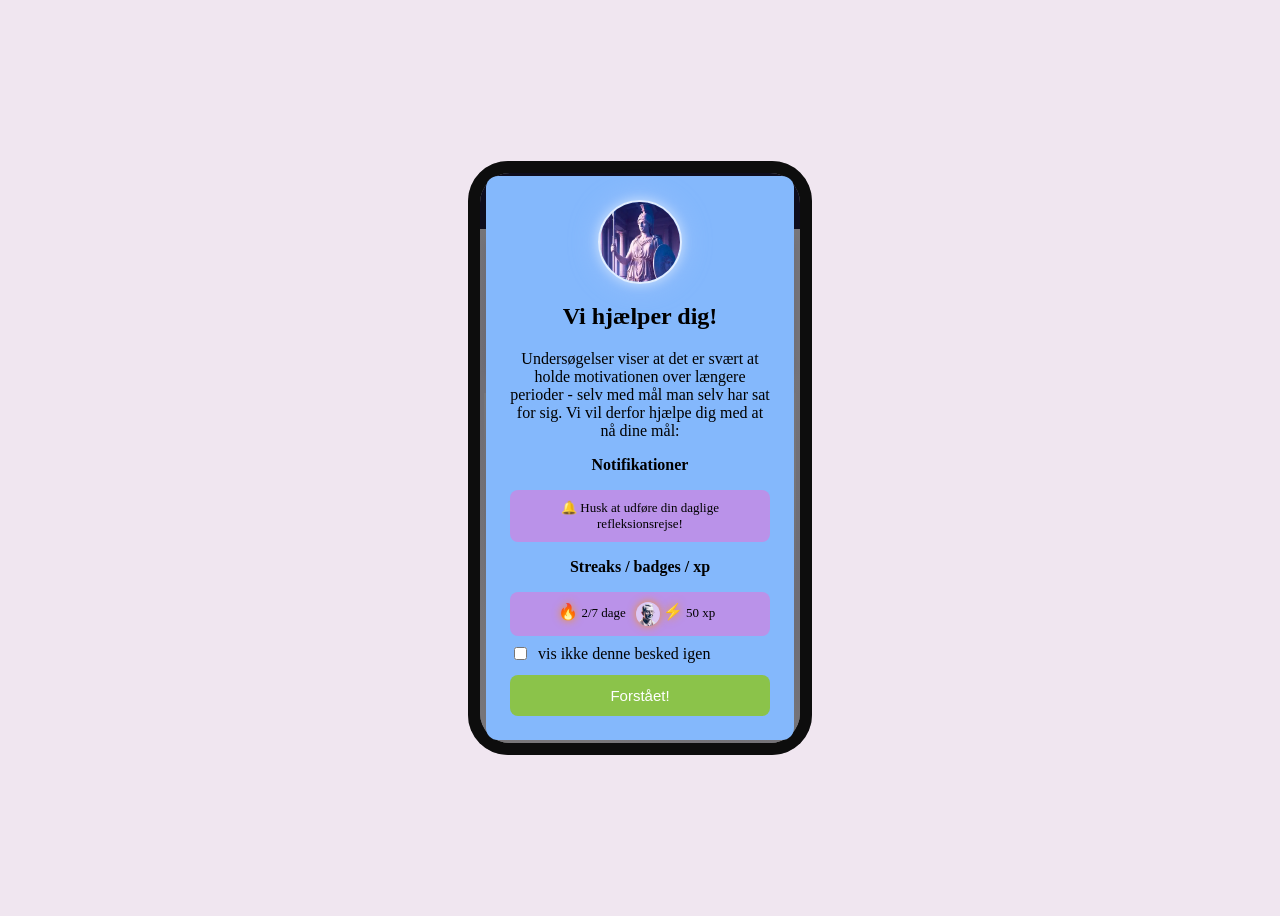
==== commit aa1e8ab1: "Update index.html -opdateret s.5 -rettet småfejl" ====
--- a/index.html
+++ b/index.html
@@ -4,20 +4,21 @@
 	  <head> <!-- Alt herinde er usynligt for brugeren — opsætning og regler -->
 		  <meta charset="UTF-8"> <!-- Tillader æ ø å og andre specialtegn -->
 		  <meta name="viewport" content="width=device-width, initial-scale=1" />
-		  <title>Reflection Journey</title> <!-- Det der vises i browserens fane øverst -->
+		  <title>Reflektionsrejser</title> <!-- Det der vises i browserens fane øverst -->
 		  <link rel="stylesheet" href="styles.css"> <!-- Henter CSS fra ekstern fil: styles.css -->
 	  </head> <!-- head-sektionen slutter her -->
 
 		<body> <!-- Alt herinde vises på siderne -->
 
-	        <!-- Musikken starter lydløs -->
-	    <audio id="baggrunds-musik" loop muted>
-	    <source src="music.mp3" type="audio/mpeg">
+		<!-- Musikken starter lydløs -->
+			<!-- første lydklip -->
+			<audio id="baggrunds-musik" loop muted>
+			<source src="music.mp3" type="audio/mpeg">
 	    </audio>
-
-		<audio id="lydeffekt" loop muted>
+			<!-- andet lydklip -->
+			<audio id="lydeffekt" loop muted>
 			<source src="fx.mp3" type="audio/mpeg">
-		</audio>
+			</audio>
 		<!-- ========== SIDE 1: overblik ========== -->
 		<div class="telefon">
 
@@ -26,8 +27,8 @@
 	      <div id="disclaimer-kort">        <!-- kortet starter -->
 				<img src="athena.webp" class="disclaimer-athena" alt="Athena">
 	          <h2>Vi hjælper dig!</h2>
-	          <p>Forskningen viser at det er svært at holde motivationen
-				over længere periode - selv med mål man selv har sat for sig.
+	          <p>Undersøgelser viser at det er svært at holde motivationen
+				over længere perioder - selv med mål man selv har sat for sig.
 				Vi vil derfor hjælpe dig med at nå dine mål:</p>
 	          <p><strong>Notifikationer</strong></p>
 	          <div class="disclaimer-boks"> <!-- boks 1 -->
@@ -37,7 +38,7 @@
 	          <p><strong>Streaks / badges / xp</strong></p>
 	          <div class="disclaimer-boks"> <!-- boks 2 -->
 	            <span class=glowing>🔥</span> 2/7 dage &nbsp;
-				<img src="sartre.webp" class="disclaimer-badge" style="width:24px; height:24px;">
+				<img src="sartre.webp" class="disclaimer-badge" style="width:24px; height:24px;" alt="Sartre">
 				<span class=glowing>⚡</span> 50 xp &nbsp;
 	          </div>                         <!-- boks 2 slutter -->
 
@@ -57,7 +58,7 @@
 			<div class="notifikation" id="notifikation">
 				<span class="notif-ikon">🔔</span>
 				<div>
-					<p style="font-weight: bold;">Reflection Journey</p>
+					<p style="font-weight: bold;">Reflektionsrejse</p>
 					<p>Husk at reflektere i dag — din streak er i fare</p>
 				</div>
 			</div>
@@ -67,13 +68,13 @@
 
 				<!-- Mørk top-sektion -->
 				<div class="top-del">
-					<p class="top-del-titel" style="padding: 10px">Reflection Journeys</p>
+					<p class="top-del-titel" style="padding: 10px">Reflektionsrejser</p>
 				</div>
 
 				<!-- Lys bund-sektion -->
 				<div class="bund-del">
 					<!-- ===== PRÆSTATIONSOVERSIGT ===== -->
-					<div class="praestations-kort"onclick="skiftTilSide(12)">
+					<div class="praestations-kort" onclick="skiftTilSide(12)">
 						<p class="praestations-titel">Præstationsoversigt</p>
 						<div class="praestations-række">
 							<!-- Streak -->
@@ -102,7 +103,7 @@
 
 						<!-- Række med karrierekort -->
 						<div class="career">
-						<div class="rejse-kort" onclick="skiftTilSide(21)">
+						<div class="rejse-kort" onclick="skiftTilSide(20)">
 							<img src="image(1).webp" alt="Række med mennesker af forskellig profession">
 							<div class="progress-bar">
 								<!-- width styrer hvor meget af stregen der er fyldt (fx 50% eller 100%) -->
@@ -113,7 +114,7 @@
 							<p class="kort-titel">Find din karrierevej</p>
 						</div>
 
-						<div class="rejse-kort" onclick="skiftTilSide(31)">
+						<div class="rejse-kort" onclick="skiftTilSide(30)">
 							<img src="image(2).webp" alt="Ung kvinde tegner drømmende billede på tablet">
 							<div class="progress-bar">
 								<div class="progress-fill" style="width: 0"></div>
@@ -133,26 +134,49 @@
 
     					<div class="top-del" style="justify-content: center;">
         					<button onclick="skiftTilSide(1)" 
-                			style="position: absolute; top: 10px; left: 10px;
+                			style="padding: 17px; position: absolute; top: 10px; left: 10px;
                        		background: none; border: none; color: white;
                        		font-size: 20px; cursor: pointer;">←</button>
-        					<p class="top-del-titel">Din fremgang</p>
+        					<p class="top-del-titel" style="padding: 10px">Din fremgang</p>
     						</div>
     				<div class="bund-del">
 						<div class="rejse-kort">
-    						<img src="image(1).webp" alt="Karrierevej">
-   							<div class="progress-bar">
-        					<div class="progress-fill" style="width: 43%"></div>
-        					<span>3/7 dage fuldført</span>
-    					</div>
-    						<p class="kort-titel">Find din karrierevej</p>
-						</div>
+    						<div class="tre-cirkler">
+
+        					<!-- Cirkel 1: Rejsen -->
+        					<div class="cirkel-boks">
+            					<img src="image(1).webp" class="cirkel-img" alt="Find din karrierevej">
+           						<div class="lille-bar">
+                				<div class="lille-fill" style="width: 43%"></div>
+            					</div>
+            					<p class="cirkel-tekst">3/7 dage</p>
+        					</div>
+							<!-- Cirkel 2: Filosof -->
+        					<div class="cirkel-boks">
+            					<img src="sartre.webp" class="cirkel-img">
+            					<div class="lille-bar">
+                				<div class="lille-fill" style="width: 14%"></div>
+            					</div>
+            					<p class="cirkel-tekst">1/7 samtaler</p>
+        					</div>
+							<!-- Cirkel 3: Streak -->
+        					<div class="cirkel-boks">
+            					<img src="flame.jpg" class="cirkel-img">
+            					<p class="cirkel-tekst">Streak 3 dage</p>
+        						</div>
+    						</div> <!-- slut: tre-cirkler -->
+							<!-- Rejsens navn -->
+    						<p class="praestations-rejse-titel">Find din karrierevej</p>
+							<!-- Knap -->
+    						<button class="se-samtaler-knap">Se samtaler</button>
+
+							</div> <!-- slut: praestations-kort-ny -->
 
 					<!-- Teknologi — ikke startet -->
 					<div class="rejse-kort">
   						<img src="image(2).webp" alt="Teknologi">
     					<div class="progress-bar">
-        				<div class="progress-fill" style="width: 0%"></div>
+        				<div class="progress-fill" style="width: 0"></div>
         				<span>0/7 dage fuldført</span>
     				</div>
     					<p class="kort-titel">Teknologi</p>
@@ -160,7 +184,104 @@
 
 					</div>
 
-			<!-- ========== Side 21 - Spørgsmål - Karrierevej ========== -->
+					<!-- side 20 -->
+
+					<!-- karrierevej-intro -->
+			
+					<div class="side2" id="side20">
+
+    					<!-- topdel -->
+    				<div class="top-del" style="position: relative">
+    				<button onclick="skiftTilSide(1)" 
+            		style="padding: 5px; position: absolute; top: 10px; left: 10px;
+                   background: none; border: none; color: white;
+                   font-size: 20px; cursor: pointer;">←</button>
+    					<p class="top-del-titel" style="padding: 10px">Din rejse</p>
+					</div>
+					
+
+   						 <!-- bunddel -->
+    				<div class="bund-del">
+
+       				 <!-- Boks 1: Mål med rejsen -->
+        			<div class="rejse-kort">
+    				<img src="image(1).webp" alt="Mennesker af forskellig profession">
+    					<p style="padding: 10px;">7 dages filosofisk rejse ind i spørgsmålet: Hvad skal jeg bruge mit liv på?</p>
+					</div>
+			
+
+        			<!-- Boks 2: Filosof + spørgsmål -->
+        			<div class="card">
+
+            		<!-- Mørk top med filosof -->
+            		<div class="filosof-top">
+                		<div class="filosof-header">
+                    	<img src="sartre.webp" alt="Jean-Paul Sartre" class="filosof-img">
+                    	<div class="filosof-info">
+                        	<p style="color: #AFA9EC;">Eksistentialisme</p>
+                        	<p style="color: #AFA9EC;">(1905-1980) · Fransk filosof</p>
+                    	</div>
+                	</div>
+            		</div>
+
+            		<!-- Hvid bund med spørgsmål -->
+            			<p style="color: black; font-size: 12px;">I dag hjælper Sartre dig med at undersøge: Har du valgt din vej — eller er du bare havnet her?</p>
+
+        			</div>
+
+        		<!-- Knap videre -->
+        <button class="knap" onclick="skiftTilSide(21)">Forsæt rejse →</button>
+
+    				</div>
+
+</div>
+			<!-- teknologi-intro -->
+			<div class="side2" id="side30">
+
+    			<!-- topdel -->
+    			<div class="top-del" style="position: relative">
+        		<button onclick="skiftTilSide(1)"
+                style="padding: 5px; position: absolute; top: 10px; left: 10px;
+                       background: none; border: none; color: white;
+                       font-size: 20px; cursor: pointer;">←</button>
+        			<p class="top-del-titel" style="padding: 10px">Din rejse</p>
+    			</div>
+
+    			<!-- bunddel -->
+    	<div class="bund-del">
+
+        		<!-- Boks 1: Billede + beskrivelse -->
+        	<div class="rejse-kort">
+            	<img src="image(2).webp" alt="Teknologi rejse">
+            	<p style="padding: 10px;">7 dages filosofisk rejse ind i spørgsmålet: Former teknologien dig — eller former du den?</p>
+        	</div>
+
+        		<!-- Boks 2: Filosof + spørgsmål -->
+        	<div class="card">
+
+            	<!-- Mørk top med Heidegger -->
+            	<div class="filosof-top">
+                	<div class="filosof-header">
+                    	<img src="heidegger.webp" alt="Martin Heidegger" class="filosof-img">
+                    	<div class="filosof-info">
+                        	<p style="color: #AFA9EC;">"The Seeker of Being"</p>
+                        	<p style="color: #AFA9EC;">(1889-1976) · Tysk filosof</p>
+                    	</div>
+                	</div>
+            	</div>
+
+            				<!-- Hvid bund med spørgsmål -->
+            		<p style="color: black; font-size: 12px;">I dag hjælper Heidegger dig med at undersøge: Er et værktøj nogensinde bare et værktøj — eller former det også den person, der bruger det?</p>
+
+        </div>
+
+       				 <!-- Knap videre -->
+       				 <button class="knap" onclick="skiftTilSide(31)">Start din rejse →</button>
+
+    	</div>
+
+	</div>
+					<!-- ========== Side 21 - Spørgsmål - Karrierevej ========== -->
 			<div class="side2" id="side21">
 
 				<!-- top-del -->
@@ -396,40 +517,62 @@
 	  </div>
 
 	  <!-- side 5 - Afslutning -->
-	<div class="side2" id="side5">
-	  <div class="top-del" style="justify-content: center; gap: 14px;">
-	    <p class="top-del-titel">Godt gået!</p>
-	    <img id="side5-filosof" src=""
-	         style="width: 80px; height: 80px; border-radius: 50%; object-fit: cover;" alt="Billed af filosof">
-	  </div>
-
-	  <div class="bund-del">
-		  <div class="card" style=" align-items: center; gap: 12px; border-left: none; border-radius: 12px; background: white; padding: 12px 16px;">
-
-			  <div class="progress-bar">
-				  <div id="side5-bar" class="progress-fill" style="width: 0"></div>
-				  <span id="side5-dage">0/7 dage fuldført</span>
-			  </div>
-
-			  <p class="kort-titel" id="journey-title" style="align-self: center"></p>
-
-		  </div>
-	    <div id="side5-svar" class="card">
-	      <p class="q">Dit svar</p>
-	      <p id="vis-svar" class="a"></p>
-	    </div>
-		  <!-- streak kort -->
-		  <div class="card" id="side5-streak" style="display: flex; align-items: center; gap: 12px; border-left: none; border-radius: 12px; background: #1C1A3A; padding: 12px 16px;">
-			  <span style="font-size: 28px; line-height: 1;">🔥</span>
-			  <div>
-				  <p style="margin: 0; font-size: 11px; color: rgba(175,169,236,0.7); font-family: Georgia, serif;">NUVÆRENDE STREAK</p>
-				  <p id="streak-tekst" style="margin: 0; font-size: 18px; font-weight: bold; color: white;">4 dage i træk</p>
-			  </div>
-		  </div>
-	      <button class="knap" onclick="skiftTilSide(6)">Vis badges →</button>
-	</div>
-	</div>
-
+			<div class="side2" id="side5">
+				<div class="top-del" style="justify-content: center; gap: 12px;">
+					<p class="top-del-titel">Godt gået!</p>
+					<div class="avatar-ring">
+						<svg width="100" height="100" viewBox="0 0 100 100">
+							<circle cx="50" cy="50" r="46" fill="none" stroke="rgba(175,169,236,0.2)" stroke-width="4"/>
+							<circle id="side5-ring"
+							        cx="50" cy="50" r="46" fill="none"
+							        stroke="#AFA9EC" stroke-width="4"
+							        stroke-dasharray="289" stroke-dashoffset="289"
+							        stroke-linecap="round"
+							        style="transform:rotate(-90deg);transform-origin:50% 50%;transition:stroke-dashoffset 1.2s cubic-bezier(.4,0,.2,1)"/>
+						</svg>
+						<img id="side5-rejse" src="" alt="Billed af rejse">
+					</div>
+				</div>
+
+				<div class="bund-del">
+					<!-- Streak + Filosof -->
+					<div class="stat-row">
+						<div class="stat-tile" id="side5-streak-tile">
+							<p class="stat-label">Streak</p>
+							<div class="streak-count">
+								<span class="flame-icon">🔥</span>
+								<span class="streak-number" id="streak-nummer">0</span>
+							</div>
+							<p class="stat-sub" id="streak-tekst">0 dage i træk</p>
+						</div>
+						<div class="stat-tile" id="side5-filosof-tile">
+							<p class="stat-label">Dagens tænker</p>
+							<img id="side5-filosof-lille" src="" alt="Tænker"
+							     style="width:40px;height:40px;border-radius:50%;object-fit:cover;">
+							<p class="stat-sub" id="side5-filosof-navn"></p>
+						</div>
+					</div>
+
+					<!-- Fremgang -->
+					<div class="progress-card" id="side5-progress-card">
+						<div class="prog-header">
+							<p class="prog-title" id="journey-title"></p>
+							<p class="prog-days" id="side5-dage">0/7 dage</p>
+						</div>
+						<div class="prog-track">
+							<div class="prog-fill" id="side5-bar"></div>
+						</div>
+					</div>
+
+					<!-- Dit svar -->
+					<div id="side5-svar" class="card">
+						<p class="q">Dit svar</p>
+						<p id="vis-svar" class="a"></p>
+					</div>
+
+					<button class="knap" id="side5-knap" onclick="skiftTilSide(6)">Vis badges →</button>
+				</div>
+			</div>
 			<!-- side 6 - afslutning-->
 			<div class="side2" id="side6">
 				<div class="top-del" style="justify-content: center; gap: 14px;">
@@ -444,37 +587,37 @@
 
 							<div class="badge-item" data-name="Find din karrierevej">
 								<div class="locked-image badge-slot"><img src="image(1).webp" alt="Karrierevej"></div>
-								<div class="badge-progress-bar"><div class="badge-progress-fill" id="badge-karriere-fill" style="width: 0%"></div></div>
+								<div class="badge-progress-bar"><div class="badge-progress-fill" id="badge-karriere-fill" style="width: 0"></div></div>
 								<p class="badge-progress-tekst" id="badge-karriere-tekst">0/7 dage</p>
 							</div>
 
 							<div class="badge-item" data-name="Hvordan du bruger teknologi fornuftigt">
 								<div class="locked-image badge-slot"><img src="image(2).webp" alt="Teknologi"></div>
-								<div class="badge-progress-bar"><div class="badge-progress-fill" id="badge-teknologi-fill" style="width: 0%"></div></div>
+								<div class="badge-progress-bar"><div class="badge-progress-fill" id="badge-teknologi-fill" style="width: 0"></div></div>
 								<p class="badge-progress-tekst" id="badge-teknologi-tekst">0/7 dage</p>
 							</div>
 
 							<div class="badge-item">
 								<div class="badge-slot tom"></div>
-								<div class="badge-progress-bar"><div class="badge-progress-fill" style="width: 0%"></div></div>
+								<div class="badge-progress-bar"><div class="badge-progress-fill" style="width: 0"></div></div>
 								<p class="badge-progress-tekst">0/7 dage</p>
 							</div>
 
 							<div class="badge-item">
 								<div class="badge-slot tom"></div>
-								<div class="badge-progress-bar"><div class="badge-progress-fill" style="width: 0%"></div></div>
+								<div class="badge-progress-bar"><div class="badge-progress-fill" style="width: 0"></div></div>
 								<p class="badge-progress-tekst">0/7 dage</p>
 							</div>
 
 							<div class="badge-item">
 								<div class="badge-slot tom"></div>
-								<div class="badge-progress-bar"><div class="badge-progress-fill" style="width: 0%"></div></div>
+								<div class="badge-progress-bar"><div class="badge-progress-fill" style="width: 0"></div></div>
 								<p class="badge-progress-tekst">0/7 dage</p>
 							</div>
 
 							<div class="badge-item">
 								<div class="badge-slot tom"></div>
-								<div class="badge-progress-bar"><div class="badge-progress-fill" style="width: 0%"></div></div>
+								<div class="badge-progress-bar"><div class="badge-progress-fill" style="width: 0"></div></div>
 								<p class="badge-progress-tekst">0/7 dage</p>
 							</div>
 
@@ -488,13 +631,13 @@
 
 							<div class="badge-item" data-name="Aristoteles">
 								<div class="locked-image badge-slot"><img src="aristoteles.webp" alt="Aristoteles"></div>
-								<div class="badge-progress-bar"><div class="badge-progress-fill" style="width: 0%"></div></div>
+								<div class="badge-progress-bar"><div class="badge-progress-fill" style="width: 0"></div></div>
 								<p class="badge-progress-tekst">0/7 samtaler</p>
 							</div>
 
 							<div class="badge-item" data-name="Confucius">
 								<div class="locked-image badge-slot"><img src="confucius.webp" alt="Confucius"></div>
-								<div class="badge-progress-bar"><div class="badge-progress-fill" style="width: 0%"></div></div>
+								<div class="badge-progress-bar"><div class="badge-progress-fill" style="width: 0"></div></div>
 								<p class="badge-progress-tekst">0/7 samtaler</p>
 							</div>
 
@@ -506,25 +649,25 @@
 
 							<div class="badge-item" data-name="Heidegger">
 								<div class="locked-image badge-slot"><img src="heidegger.webp" alt="Heidegger"></div>
-								<div class="badge-progress-bar"><div class="badge-progress-fill" id="badge-heidegger-fill" style="width: 0%"></div></div>
+								<div class="badge-progress-bar"><div class="badge-progress-fill" id="badge-heidegger-fill" style="width: 0"></div></div>
 								<p class="badge-progress-tekst" id="badge-heidegger-tekst">0/7 samtaler</p>
 							</div>
 
 							<div class="badge-item" data-name="Kant">
 								<div class="locked-image badge-slot"><img src="kant.webp" alt="Kant"></div>
-								<div class="badge-progress-bar"><div class="badge-progress-fill" style="width: 0%"></div></div>
+								<div class="badge-progress-bar"><div class="badge-progress-fill" style="width: 0"></div></div>
 								<p class="badge-progress-tekst">0/7 samtaler</p>
 							</div>
 
 							<div class="badge-item" data-name="Sartre">
 								<div class="locked-image badge-slot"><img src="sartre.webp" alt="Sartre"></div>
-								<div class="badge-progress-bar"><div class="badge-progress-fill" id="badge-sartre-fill" style="width: 0%"></div></div>
+								<div class="badge-progress-bar"><div class="badge-progress-fill" id="badge-sartre-fill" style="width: 0"></div></div>
 								<p class="badge-progress-tekst" id="badge-sartre-tekst">0/7 samtaler</p>
 							</div>
 
 							<div class="badge-item" data-name="Platon">
 								<div class="locked-image badge-slot"><img src="platon.webp" alt="Platon"></div>
-								<div class="badge-progress-bar"><div class="badge-progress-fill" style="width: 0%"></div></div>
+								<div class="badge-progress-bar"><div class="badge-progress-fill" style="width: 0"></div></div>
 								<p class="badge-progress-tekst">0/7 samtaler</p>
 							</div>
 
@@ -536,7 +679,7 @@
 
 							<div class="badge-item" data-name="Kierkegaard">
 								<div class="locked-image badge-slot"><img src="kierkegaard.webp" alt="Kierkegaard"></div>
-								<div class="badge-progress-bar"><div class="badge-progress-fill" style="width: 0%"></div></div>
+								<div class="badge-progress-bar"><div class="badge-progress-fill" style="width: 0"></div></div>
 								<p class="badge-progress-tekst">0/7 samtaler</p>
 							</div>
 
@@ -552,8 +695,9 @@
 	  let heideggerSamtaler = 0;
 	  let karriereDage = 3;
 	  let teknologiDage = 0;
+    let streakDage = 3;
 	  let aktivFilosof = '';  // husker hvilken filosof
-	  let aktivDage = 0;      // husker antal dage
+	  let aktivDage = 3;      // husker antal dage
 	  let aktivRejse = '';
 
 	function skiftTilSide(nummer, filosof)                                               // Lav en funktion der hedder "skiftTilSide" "nummer" er det tal vi sender med — fx skiftTilSide(2) sender tallet 2
@@ -563,6 +707,8 @@
 	  document.getElementById('disclaimer').style.display = 'none';
 	  document.getElementById('side1').style.display = 'none';
 	  document.getElementById('side12').style.display = 'none';
+	  document.getElementById('side20').style.display = 'none';
+	  document.getElementById('side30').style.display = 'none';
 	  document.getElementById('side21').style.display = 'none';
 	  document.getElementById('side22').style.display = 'none';
 	  document.getElementById('side31').style.display = 'none';
@@ -573,7 +719,7 @@
 	  
 	  
 
-	if (nummer === 21 || nummer === 31) {   // når man klikker et rejsekort
+	if (nummer === 20 || nummer === 30) {   // når man klikker et rejsekort
 
 	    musik.muted = false;  // slå lyden til
 	    musik.play();         // start afspilning
@@ -583,6 +729,7 @@
 	        startSartreChat(); // starter SartreChat funktionen når den går til side 22
 	        sartreSamtaler += 1;
 	        karriereDage += 1;
+        streakDage += 1;  //
 	        aktivRejse = 'Find din karrierevej';
 
 	    }
@@ -591,7 +738,8 @@
 	        startHeideggerChat(); // starter Heidegger funktionen når den går til side 32
 	        heideggerSamtaler += 1;
 	        teknologiDage += 1;
-	        aktivRejse = 'Hvordan du bruger teknologi fornuftigt';
+          streakDage += 1;
+          aktivRejse = 'Hvordan du bruger teknologi fornuftigt';
 
 	    }
 
@@ -611,26 +759,61 @@
 	        lydeffekt.play();         // start afspilning
 	    }
 
-	    if (nummer === 5) {
-	        document.getElementById('journey-title').textContent = aktivRejse;
-
-
-	    document.getElementById('side5-bar').style.width = (aktivDage / 7 * 100) + '%';
-	    document.getElementById('side5-dage').textContent = aktivDage + '/7 dage fuldført';
-
-	    // sæt filosof-billede
-	    document.getElementById('side5-filosof').src = aktivFilosof + '.webp';
-
-	    // hent brugerens svar fra den rigtige tekstboks
-	    if (aktivFilosof === 'sartre') {
-	        document.getElementById('vis-svar').textContent = document.getElementById('karriere-svar1').value;
-	    } else {
-	        document.getElementById('vis-svar').textContent = document.getElementById('teknologi-svar1').value;
-	    }
-	    document.getElementById('streak-tekst').textContent = aktivDage + ' dage i træk';
-
-	    }
-
+      if (nummer === 5) {
+          document.getElementById('journey-title').textContent = aktivRejse;
+          const dageTal = aktivFilosof === 'sartre' ? karriereDage : teknologiDage;
+          const pct = dageTal / 7;
+          document.getElementById('side5-dage').textContent = dageTal + '/7 dage';
+          const rejseBilled = aktivRejse === 'Find din karrierevej' ? 'image(1)' : 'image(2)';
+          document.getElementById('side5-rejse').src = rejseBilled + '.webp';
+          document.getElementById('side5-filosof-lille').src = aktivFilosof + '.webp';
+          document.getElementById('side5-filosof-navn').textContent =
+              aktivFilosof === 'sartre' ? 'Jean-Paul Sartre' : 'Martin Heidegger';
+
+          if (aktivFilosof === 'sartre') {
+              document.getElementById('vis-svar').textContent = document.getElementById('karriere-svar1').value;
+          } else {
+              document.getElementById('vis-svar').textContent = document.getElementById('teknologi-svar1').value;
+          }
+
+          document.getElementById('streak-tekst').textContent = streakDage + ' dage i træk';
+
+          // Reset animation state
+          document.getElementById('side5-streak-tile').classList.remove('show');
+          document.getElementById('side5-filosof-tile').classList.remove('show');
+          document.getElementById('side5-progress-card').classList.remove('show');
+          document.getElementById('side5-svar').classList.remove('show');
+          document.getElementById('side5-knap').classList.remove('show');
+          document.getElementById('side5-bar').style.width = '0';
+          document.getElementById('side5-ring').style.strokeDashoffset = '289';
+          document.getElementById('streak-nummer').classList.remove('show');
+
+
+          // Staggered reveal
+          setTimeout(function() {
+              document.getElementById('side5-streak-tile').classList.add('show');
+              document.getElementById('side5-filosof-tile').classList.add('show');
+
+              document.getElementById('streak-nummer').textContent = streakDage;
+              document.getElementById('streak-nummer').classList.add('show');
+          }, 300);
+
+          setTimeout(function() {
+              document.getElementById('side5-progress-card').classList.add('show');
+              setTimeout(function() {
+                  document.getElementById('side5-bar').style.width = (pct * 100) + '%';
+                  document.getElementById('side5-ring').style.strokeDashoffset = (289 * (1 - pct)).toString();
+              }, 150);
+          }, 700);
+
+          setTimeout(function() {
+              document.getElementById('side5-svar').classList.add('show');
+          }, 1000);
+
+          setTimeout(function() {
+              document.getElementById('side5-knap').classList.add('show');
+          }, 1300);
+      }
 	    if (nummer === 6) {
 	        // opdaterer fremskridt på de badges der er interagerbare
 	            document.getElementById('badge-sartre-fill').style.width = (sartreSamtaler / 7 * 100) + '%';
@@ -654,9 +837,7 @@
 	    billede.src = filosof + '.webp';  // fx 'sartre' + '.webp' = 'sartre.webp'
 
 	aktivFilosof = filosof;           // gem filosof
-        aktivDage = filosof === 'sartre' ? sartreSamtaler : heideggerSamtaler;
-
-
+        aktivDage = filosof === 'sartre' ? karriereDage : teknologiDage;
 	      const navn = filosof === 'sartre' ? 'Sartre' : 'Heidegger';
 	      const samtalerTal = filosof === 'sartre' ? sartreSamtaler : heideggerSamtaler;
 	      const samtalerMangler = 7 - samtalerTal;
--- a/styles.css
+++ b/styles.css
@@ -114,6 +114,96 @@
                 0 0 30px rgba(210,220,255,0.35);
 }
 
+#side12 img {
+    width: 80px;        /* lille størrelse */
+    height: 80px;       /* samme som bredde = perfekt cirkel */
+    border-radius: 50%; /* gør den rund */
+    object-fit: cover;  /* zoom ind så billedet fylder */
+    display: block;
+    margin: 12px auto;  /* centrer den */
+}
+
+#side12 .rejse-kort:hover {
+    transform: none;
+    box-shadow: none;
+    cursor: default;
+}
+
+/* Rammen om ét præstationskort */
+.praestations-kort-ny {
+    background: white;
+    border-radius: 16px;
+    padding: 14px;
+    display: flex;
+    flex-direction: column; /* titel og knap stables lodret */
+    gap: 10px;
+}
+
+/* Rækken med de 3 cirkler — side om side */
+.tre-cirkler {
+    display: flex;        /* tænd for arrangøren */
+    justify-content: space-around; /* fordel jævnt */
+}
+
+/* Én cirkel-boks — indhold stables lodret */
+.cirkel-boks {
+    display: flex;
+    flex-direction: column;
+    align-items: center;  /* centrer vandret */
+    gap: 6px;
+    width: 80px;          /* samme bredde på alle 3 */
+    transition: transform 0.25s ease; /* blød animation */
+}
+.cirkel-boks:hover {
+    transform: scale(1.1);
+    cursor: pointer;
+}
+
+/* Selve det runde billede */
+.cirkel-img {
+    width: 60px;
+    height: 60px;
+    border-radius: 50%;   /* gør den rund */
+    object-fit: cover;
+}
+
+/* Den lille progress bar under cirklen */
+.lille-bar {
+    background: rgba(83,74,183,0.15);
+    border-radius: 20px;
+    height: 6px;
+    width: 100%;          /* følger cirkel-boks bredden */
+    overflow: hidden;
+}
+
+.lille-fill {
+    background: #534AB7;
+    height: 100%;
+    border-radius: 20px;
+}
+
+/* Teksten under baren */
+.cirkel-tekst {
+    font-size: 10px;
+    color: #888780;
+    margin: 0;
+    text-align: center;
+}
+
+/* Se samtaler knappen */
+.se-samtaler-knap {
+    background: #534AB7;
+    color: white;
+    border: none;
+    border-radius: 12px;
+    padding: 10px;
+    width: 100%;
+    font-size: 13px;
+    cursor: default;      /* ingen hånd-cursor — knappen virker ikke endnu */
+}
+
+
+
 .notifikation {
     position: absolute;
     top: -80px;
@@ -215,7 +305,7 @@
     linear-gradient(135deg, #f5f3f7 0%, #ede9f2 50%, #f8f6fa 100%);
 }
 
-.career img {
+.career img,  .rejse-kort img{
     width: 100%;  /* styrer selve billedet */
     height: 150px;
     object-fit: cover;   /* zoom ind på billedet til det fylder — klip kanter væk */
@@ -264,7 +354,9 @@
     transition: transform 0.25s ease, box-shadow 0.25s ease, border-color 0.25s ease;
 }
 
-.knap:hover {
+.knap:hover,
+.se-samtaler-knap:hover,
+.praestations-kort:hover{
     transform: scale(1.04);
     box-shadow: 0 0 10px 6px rgba(83, 74, 183, 0.4),
     0 4px 16px rgba(0,0,0,0.10);
@@ -573,6 +665,7 @@
     box-shadow: 0 2px 8px rgba(83,74,183,0.1);
     box-sizing: border-box;
     overflow: hidden;
+    transition: transform 0.25s ease, box-shadow 0.25s ease;
 }
 
 .praestations-titel {
@@ -667,3 +760,37 @@
     flex: 1 1 0;               /* takes remaining space but can shrink */
     min-width: 0;              /* allows text truncation to work */
 }
+
+
+.filosof-header {
+    display: flex;      /* side om side */
+    gap: 12px;          /* luft mellem billede og tekst */
+    align-items: flex-start; 
+}
+
+.filosof-img {
+    width: 70px;        /* mindre billede */
+    height: 70px;
+    border-radius: 50%; /* rundt */
+    object-fit: cover;
+}
+
+.filosof-info p {
+    font-size: 11px;  /* lille tekst */
+    color: black;
+    margin: 0 0 4px 0; /* lidt luft mellem linjerne */
+    text-align: left;
+}
+.filosof-top {
+    background: #1C1A3A;
+    margin: -10px -12px 10px -12px; /* trækker sig ud til kortets kanter */
+    padding: 10px 12px;
+    border-radius: 6px 6px 0 0;     /* kun øverste hjørner runde */
+}
+
+#side20 .rejse-kort:hover, 
+#side30 .rejse-kort:hover{
+    transform: none;
+    box-shadow: none;
+    cursor: default;
+}
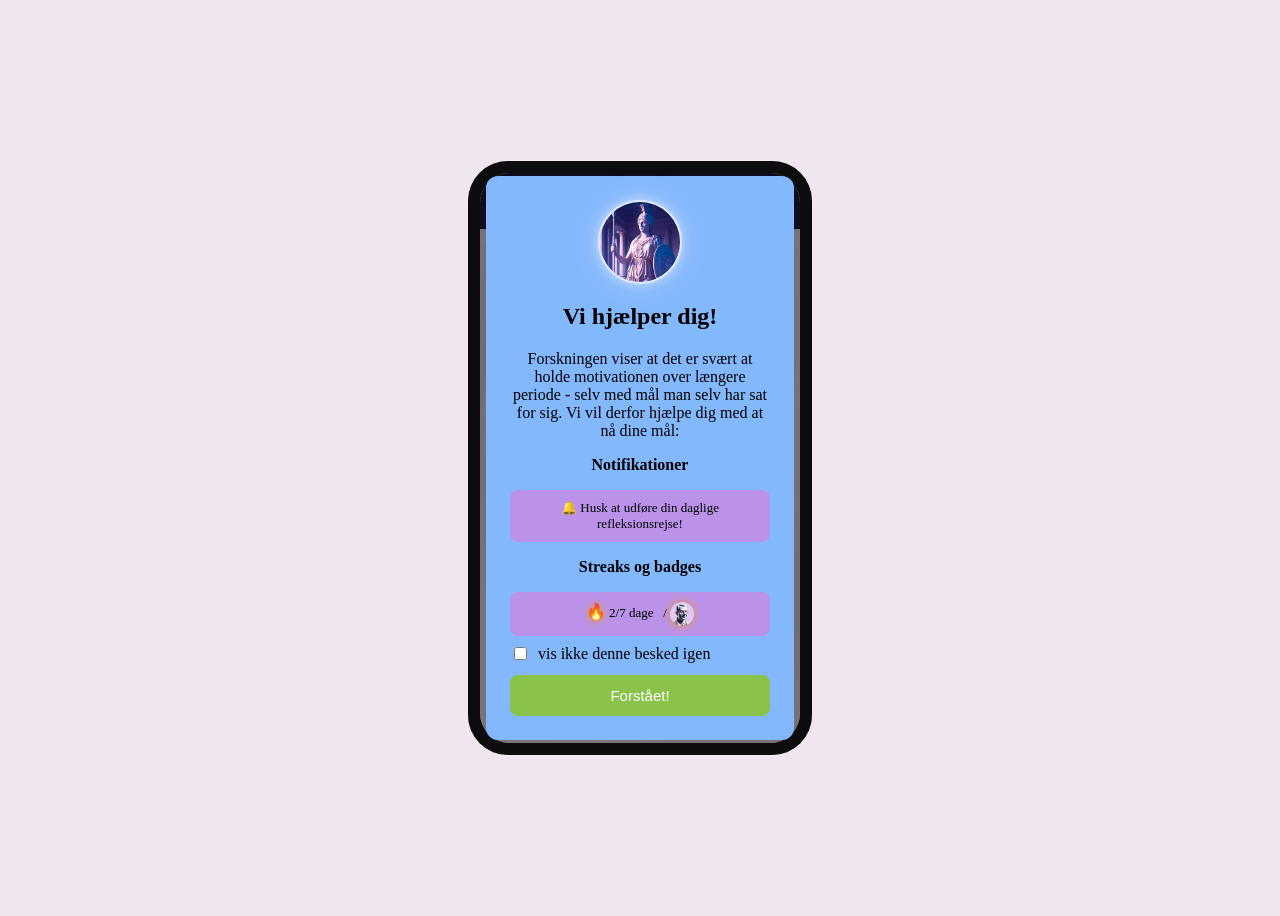
==== commit e0c08d74: "Update index.html" ====
--- a/index.html
+++ b/index.html
@@ -4,21 +4,20 @@
 	  <head> <!-- Alt herinde er usynligt for brugeren — opsætning og regler -->
 		  <meta charset="UTF-8"> <!-- Tillader æ ø å og andre specialtegn -->
 		  <meta name="viewport" content="width=device-width, initial-scale=1" />
-		  <title>Reflektionsrejser</title> <!-- Det der vises i browserens fane øverst -->
+		  <title>Reflection Journey</title> <!-- Det der vises i browserens fane øverst -->
 		  <link rel="stylesheet" href="styles.css"> <!-- Henter CSS fra ekstern fil: styles.css -->
 	  </head> <!-- head-sektionen slutter her -->
 
 		<body> <!-- Alt herinde vises på siderne -->
 
-		<!-- Musikken starter lydløs -->
-			<!-- første lydklip -->
-			<audio id="baggrunds-musik" loop muted>
-			<source src="music.mp3" type="audio/mpeg">
+	        <!-- Musikken starter lydløs -->
+	    <audio id="baggrunds-musik" loop muted>
+	    <source src="music.mp3" type="audio/mpeg">
 	    </audio>
-			<!-- andet lydklip -->
-			<audio id="lydeffekt" loop muted>
+
+		<audio id="lydeffekt" loop muted>
 			<source src="fx.mp3" type="audio/mpeg">
-			</audio>
+		</audio>
 		<!-- ========== SIDE 1: overblik ========== -->
 		<div class="telefon">
 
@@ -27,20 +26,19 @@
 	      <div id="disclaimer-kort">        <!-- kortet starter -->
 				<img src="athena.webp" class="disclaimer-athena" alt="Athena">
 	          <h2>Vi hjælper dig!</h2>
-	          <p>Undersøgelser viser at det er svært at holde motivationen
-				over længere perioder - selv med mål man selv har sat for sig.
+	          <p>Forskningen viser at det er svært at holde motivationen
+				over længere periode - selv med mål man selv har sat for sig.
 				Vi vil derfor hjælpe dig med at nå dine mål:</p>
 	          <p><strong>Notifikationer</strong></p>
 	          <div class="disclaimer-boks"> <!-- boks 1 -->
 	            🔔 Husk at udføre din daglige refleksionsrejse!
 	          </div>                         <!-- boks 1 slutter -->
 
-	          <p><strong>Streaks / badges / xp</strong></p>
+	           <p><strong>Streaks og badges</strong></p>
 	          <div class="disclaimer-boks"> <!-- boks 2 -->
-	            <span class=glowing>🔥</span> 2/7 dage &nbsp;
+	            <span class=glowing>🔥</span> 2/7 dage &nbsp; <span>/</span>
 				<img src="sartre.webp" class="disclaimer-badge" style="width:24px; height:24px;" alt="Sartre">
-				<span class=glowing>⚡</span> 50 xp &nbsp;
-	          </div>                         <!-- boks 2 slutter -->
+	          </div>                   <!-- boks 2 slutter -->
 
 	      <!-- afkrydsningsfelt -->
 	        <div style="display: flex; align-items: center; gap: 8px;">
@@ -58,7 +56,7 @@
 			<div class="notifikation" id="notifikation">
 				<span class="notif-ikon">🔔</span>
 				<div>
-					<p style="font-weight: bold;">Reflektionsrejse</p>
+					<p style="font-weight: bold;">Reflection Journey</p>
 					<p>Husk at reflektere i dag — din streak er i fare</p>
 				</div>
 			</div>
@@ -68,13 +66,13 @@
 
 				<!-- Mørk top-sektion -->
 				<div class="top-del">
-					<p class="top-del-titel" style="padding: 10px">Reflektionsrejser</p>
+					<p class="top-del-titel" style="padding: 10px">Reflection Journeys</p>
 				</div>
 
 				<!-- Lys bund-sektion -->
 				<div class="bund-del">
 					<!-- ===== PRÆSTATIONSOVERSIGT ===== -->
-					<div class="praestations-kort" onclick="skiftTilSide(12)">
+					<div class="praestations-kort"onclick="skiftTilSide(12)">
 						<p class="praestations-titel">Præstationsoversigt</p>
 						<div class="praestations-række">
 							<!-- Streak -->
@@ -134,10 +132,10 @@
 
     					<div class="top-del" style="justify-content: center;">
         					<button onclick="skiftTilSide(1)" 
-                			style="padding: 17px; position: absolute; top: 10px; left: 10px;
+                			style="position: absolute; top: 10px; left: 10px;
                        		background: none; border: none; color: white;
                        		font-size: 20px; cursor: pointer;">←</button>
-        					<p class="top-del-titel" style="padding: 10px">Din fremgang</p>
+        					<p class="top-del-titel">Din fremgang</p>
     						</div>
     				<div class="bund-del">
 						<div class="rejse-kort">
@@ -145,7 +143,7 @@
 
         					<!-- Cirkel 1: Rejsen -->
         					<div class="cirkel-boks">
-            					<img src="image(1).webp" class="cirkel-img" alt="Find din karrierevej">
+            					<img src="image(1).webp" class="cirkel-img">
            						<div class="lille-bar">
                 				<div class="lille-fill" style="width: 43%"></div>
             					</div>
@@ -176,7 +174,7 @@
 					<div class="rejse-kort">
   						<img src="image(2).webp" alt="Teknologi">
     					<div class="progress-bar">
-        				<div class="progress-fill" style="width: 0"></div>
+        				<div class="progress-fill" style="width: 0%"></div>
         				<span>0/7 dage fuldført</span>
     				</div>
     					<p class="kort-titel">Teknologi</p>
@@ -191,12 +189,12 @@
 					<div class="side2" id="side20">
 
     					<!-- topdel -->
-    				<div class="top-del" style="position: relative">
+    				<div class="top-del" style="position: relative;">
     				<button onclick="skiftTilSide(1)" 
-            		style="padding: 5px; position: absolute; top: 10px; left: 10px;
+            		style="position: absolute; top: 10px; left: 10px;
                    background: none; border: none; color: white;
                    font-size: 20px; cursor: pointer;">←</button>
-    					<p class="top-del-titel" style="padding: 10px">Din rejse</p>
+    					<p class="top-del-titel">Din rejse</p>
 					</div>
 					
 
@@ -218,8 +216,8 @@
                 		<div class="filosof-header">
                     	<img src="sartre.webp" alt="Jean-Paul Sartre" class="filosof-img">
                     	<div class="filosof-info">
-                        	<p style="color: #AFA9EC;">Eksistentialisme</p>
-                        	<p style="color: #AFA9EC;">(1905-1980) · Fransk filosof</p>
+                        	<p style="color: #AFA9EC;">Existentialist Voice of Liberation</p>
+                        	<p style="color: #AFA9EC;">(1905-1980) · French</p>
                     	</div>
                 	</div>
             		</div>
@@ -239,12 +237,12 @@
 			<div class="side2" id="side30">
 
     			<!-- topdel -->
-    			<div class="top-del" style="position: relative">
+    			<div class="top-del" style="position: relative;">
         		<button onclick="skiftTilSide(1)"
-                style="padding: 5px; position: absolute; top: 10px; left: 10px;
+                style="position: absolute; top: 10px; left: 10px;
                        background: none; border: none; color: white;
                        font-size: 20px; cursor: pointer;">←</button>
-        			<p class="top-del-titel" style="padding: 10px">Din rejse</p>
+        			<p class="top-del-titel">Din rejse</p>
     			</div>
 
     			<!-- bunddel -->
@@ -264,8 +262,8 @@
                 	<div class="filosof-header">
                     	<img src="heidegger.webp" alt="Martin Heidegger" class="filosof-img">
                     	<div class="filosof-info">
-                        	<p style="color: #AFA9EC;">"The Seeker of Being"</p>
-                        	<p style="color: #AFA9EC;">(1889-1976) · Tysk filosof</p>
+                        	<p style="color: #AFA9EC;">The Seeker of Being</p>
+                        	<p style="color: #AFA9EC;">(1889-1976) · Tyskland</p>
                     	</div>
                 	</div>
             	</div>
@@ -276,7 +274,7 @@
         </div>
 
        				 <!-- Knap videre -->
-       				 <button class="knap" onclick="skiftTilSide(31)">Start din rejse →</button>
+       				 <button class="knap" onclick="skiftTilSide(31)">Forsæt rejse →</button>
 
     	</div>
 
@@ -517,62 +515,40 @@
 	  </div>
 
 	  <!-- side 5 - Afslutning -->
-			<div class="side2" id="side5">
-				<div class="top-del" style="justify-content: center; gap: 12px;">
-					<p class="top-del-titel">Godt gået!</p>
-					<div class="avatar-ring">
-						<svg width="100" height="100" viewBox="0 0 100 100">
-							<circle cx="50" cy="50" r="46" fill="none" stroke="rgba(175,169,236,0.2)" stroke-width="4"/>
-							<circle id="side5-ring"
-							        cx="50" cy="50" r="46" fill="none"
-							        stroke="#AFA9EC" stroke-width="4"
-							        stroke-dasharray="289" stroke-dashoffset="289"
-							        stroke-linecap="round"
-							        style="transform:rotate(-90deg);transform-origin:50% 50%;transition:stroke-dashoffset 1.2s cubic-bezier(.4,0,.2,1)"/>
-						</svg>
-						<img id="side5-rejse" src="" alt="Billed af rejse">
-					</div>
-				</div>
-
-				<div class="bund-del">
-					<!-- Streak + Filosof -->
-					<div class="stat-row">
-						<div class="stat-tile" id="side5-streak-tile">
-							<p class="stat-label">Streak</p>
-							<div class="streak-count">
-								<span class="flame-icon">🔥</span>
-								<span class="streak-number" id="streak-nummer">0</span>
-							</div>
-							<p class="stat-sub" id="streak-tekst">0 dage i træk</p>
-						</div>
-						<div class="stat-tile" id="side5-filosof-tile">
-							<p class="stat-label">Dagens tænker</p>
-							<img id="side5-filosof-lille" src="" alt="Tænker"
-							     style="width:40px;height:40px;border-radius:50%;object-fit:cover;">
-							<p class="stat-sub" id="side5-filosof-navn"></p>
-						</div>
-					</div>
-
-					<!-- Fremgang -->
-					<div class="progress-card" id="side5-progress-card">
-						<div class="prog-header">
-							<p class="prog-title" id="journey-title"></p>
-							<p class="prog-days" id="side5-dage">0/7 dage</p>
-						</div>
-						<div class="prog-track">
-							<div class="prog-fill" id="side5-bar"></div>
-						</div>
-					</div>
-
-					<!-- Dit svar -->
-					<div id="side5-svar" class="card">
-						<p class="q">Dit svar</p>
-						<p id="vis-svar" class="a"></p>
-					</div>
-
-					<button class="knap" id="side5-knap" onclick="skiftTilSide(6)">Vis badges →</button>
-				</div>
-			</div>
+	<div class="side2" id="side5">
+	  <div class="top-del" style="justify-content: center; gap: 14px;">
+	    <p class="top-del-titel">Godt gået!</p>
+	    <img id="side5-filosof" src=""
+	         style="width: 80px; height: 80px; border-radius: 50%; object-fit: cover;" alt="Billed af filosof">
+	  </div>
+
+	  <div class="bund-del">
+		  <div class="card" style=" align-items: center; gap: 12px; border-left: none; border-radius: 12px; background: white; padding: 12px 16px;">
+
+			  <div class="progress-bar">
+				  <div id="side5-bar" class="progress-fill" style="width: 0"></div>
+				  <span id="side5-dage">0/7 dage fuldført</span>
+			  </div>
+
+			  <p class="kort-titel" id="journey-title" style="align-self: center"></p>
+
+		  </div>
+	    <div id="side5-svar" class="card">
+	      <p class="q">Dit svar</p>
+	      <p id="vis-svar" class="a"></p>
+	    </div>
+		  <!-- streak kort -->
+		  <div class="card" id="side5-streak" style="display: flex; align-items: center; gap: 12px; border-left: none; border-radius: 12px; background: #1C1A3A; padding: 12px 16px;">
+			  <span style="font-size: 28px; line-height: 1;">🔥</span>
+			  <div>
+				  <p style="margin: 0; font-size: 11px; color: rgba(175,169,236,0.7); font-family: Georgia, serif;">NUVÆRENDE STREAK</p>
+				  <p id="streak-tekst" style="margin: 0; font-size: 18px; font-weight: bold; color: white;">4 dage i træk</p>
+			  </div>
+		  </div>
+	      <button class="knap" onclick="skiftTilSide(6)">Vis badges →</button>
+	</div>
+	</div>
+
 			<!-- side 6 - afslutning-->
 			<div class="side2" id="side6">
 				<div class="top-del" style="justify-content: center; gap: 14px;">
@@ -587,37 +563,37 @@
 
 							<div class="badge-item" data-name="Find din karrierevej">
 								<div class="locked-image badge-slot"><img src="image(1).webp" alt="Karrierevej"></div>
-								<div class="badge-progress-bar"><div class="badge-progress-fill" id="badge-karriere-fill" style="width: 0"></div></div>
+								<div class="badge-progress-bar"><div class="badge-progress-fill" id="badge-karriere-fill" style="width: 0%"></div></div>
 								<p class="badge-progress-tekst" id="badge-karriere-tekst">0/7 dage</p>
 							</div>
 
 							<div class="badge-item" data-name="Hvordan du bruger teknologi fornuftigt">
 								<div class="locked-image badge-slot"><img src="image(2).webp" alt="Teknologi"></div>
-								<div class="badge-progress-bar"><div class="badge-progress-fill" id="badge-teknologi-fill" style="width: 0"></div></div>
+								<div class="badge-progress-bar"><div class="badge-progress-fill" id="badge-teknologi-fill" style="width: 0%"></div></div>
 								<p class="badge-progress-tekst" id="badge-teknologi-tekst">0/7 dage</p>
 							</div>
 
 							<div class="badge-item">
 								<div class="badge-slot tom"></div>
-								<div class="badge-progress-bar"><div class="badge-progress-fill" style="width: 0"></div></div>
+								<div class="badge-progress-bar"><div class="badge-progress-fill" style="width: 0%"></div></div>
 								<p class="badge-progress-tekst">0/7 dage</p>
 							</div>
 
 							<div class="badge-item">
 								<div class="badge-slot tom"></div>
-								<div class="badge-progress-bar"><div class="badge-progress-fill" style="width: 0"></div></div>
+								<div class="badge-progress-bar"><div class="badge-progress-fill" style="width: 0%"></div></div>
 								<p class="badge-progress-tekst">0/7 dage</p>
 							</div>
 
 							<div class="badge-item">
 								<div class="badge-slot tom"></div>
-								<div class="badge-progress-bar"><div class="badge-progress-fill" style="width: 0"></div></div>
+								<div class="badge-progress-bar"><div class="badge-progress-fill" style="width: 0%"></div></div>
 								<p class="badge-progress-tekst">0/7 dage</p>
 							</div>
 
 							<div class="badge-item">
 								<div class="badge-slot tom"></div>
-								<div class="badge-progress-bar"><div class="badge-progress-fill" style="width: 0"></div></div>
+								<div class="badge-progress-bar"><div class="badge-progress-fill" style="width: 0%"></div></div>
 								<p class="badge-progress-tekst">0/7 dage</p>
 							</div>
 
@@ -631,13 +607,13 @@
 
 							<div class="badge-item" data-name="Aristoteles">
 								<div class="locked-image badge-slot"><img src="aristoteles.webp" alt="Aristoteles"></div>
-								<div class="badge-progress-bar"><div class="badge-progress-fill" style="width: 0"></div></div>
+								<div class="badge-progress-bar"><div class="badge-progress-fill" style="width: 0%"></div></div>
 								<p class="badge-progress-tekst">0/7 samtaler</p>
 							</div>
 
 							<div class="badge-item" data-name="Confucius">
 								<div class="locked-image badge-slot"><img src="confucius.webp" alt="Confucius"></div>
-								<div class="badge-progress-bar"><div class="badge-progress-fill" style="width: 0"></div></div>
+								<div class="badge-progress-bar"><div class="badge-progress-fill" style="width: 0%"></div></div>
 								<p class="badge-progress-tekst">0/7 samtaler</p>
 							</div>
 
@@ -649,25 +625,25 @@
 
 							<div class="badge-item" data-name="Heidegger">
 								<div class="locked-image badge-slot"><img src="heidegger.webp" alt="Heidegger"></div>
-								<div class="badge-progress-bar"><div class="badge-progress-fill" id="badge-heidegger-fill" style="width: 0"></div></div>
+								<div class="badge-progress-bar"><div class="badge-progress-fill" id="badge-heidegger-fill" style="width: 0%"></div></div>
 								<p class="badge-progress-tekst" id="badge-heidegger-tekst">0/7 samtaler</p>
 							</div>
 
 							<div class="badge-item" data-name="Kant">
 								<div class="locked-image badge-slot"><img src="kant.webp" alt="Kant"></div>
-								<div class="badge-progress-bar"><div class="badge-progress-fill" style="width: 0"></div></div>
+								<div class="badge-progress-bar"><div class="badge-progress-fill" style="width: 0%"></div></div>
 								<p class="badge-progress-tekst">0/7 samtaler</p>
 							</div>
 
 							<div class="badge-item" data-name="Sartre">
 								<div class="locked-image badge-slot"><img src="sartre.webp" alt="Sartre"></div>
-								<div class="badge-progress-bar"><div class="badge-progress-fill" id="badge-sartre-fill" style="width: 0"></div></div>
+								<div class="badge-progress-bar"><div class="badge-progress-fill" id="badge-sartre-fill" style="width: 0%"></div></div>
 								<p class="badge-progress-tekst" id="badge-sartre-tekst">0/7 samtaler</p>
 							</div>
 
 							<div class="badge-item" data-name="Platon">
 								<div class="locked-image badge-slot"><img src="platon.webp" alt="Platon"></div>
-								<div class="badge-progress-bar"><div class="badge-progress-fill" style="width: 0"></div></div>
+								<div class="badge-progress-bar"><div class="badge-progress-fill" style="width: 0%"></div></div>
 								<p class="badge-progress-tekst">0/7 samtaler</p>
 							</div>
 
@@ -679,7 +655,7 @@
 
 							<div class="badge-item" data-name="Kierkegaard">
 								<div class="locked-image badge-slot"><img src="kierkegaard.webp" alt="Kierkegaard"></div>
-								<div class="badge-progress-bar"><div class="badge-progress-fill" style="width: 0"></div></div>
+								<div class="badge-progress-bar"><div class="badge-progress-fill" style="width: 0%"></div></div>
 								<p class="badge-progress-tekst">0/7 samtaler</p>
 							</div>
 
@@ -695,9 +671,8 @@
 	  let heideggerSamtaler = 0;
 	  let karriereDage = 3;
 	  let teknologiDage = 0;
-    let streakDage = 3;
 	  let aktivFilosof = '';  // husker hvilken filosof
-	  let aktivDage = 3;      // husker antal dage
+	  let aktivDage = 0;      // husker antal dage
 	  let aktivRejse = '';
 
 	function skiftTilSide(nummer, filosof)                                               // Lav en funktion der hedder "skiftTilSide" "nummer" er det tal vi sender med — fx skiftTilSide(2) sender tallet 2
@@ -729,7 +704,6 @@
 	        startSartreChat(); // starter SartreChat funktionen når den går til side 22
 	        sartreSamtaler += 1;
 	        karriereDage += 1;
-        streakDage += 1;  //
 	        aktivRejse = 'Find din karrierevej';
 
 	    }
@@ -738,8 +712,7 @@
 	        startHeideggerChat(); // starter Heidegger funktionen når den går til side 32
 	        heideggerSamtaler += 1;
 	        teknologiDage += 1;
-          streakDage += 1;
-          aktivRejse = 'Hvordan du bruger teknologi fornuftigt';
+	        aktivRejse = 'Hvordan du bruger teknologi fornuftigt';
 
 	    }
 
@@ -759,61 +732,26 @@
 	        lydeffekt.play();         // start afspilning
 	    }
 
-      if (nummer === 5) {
-          document.getElementById('journey-title').textContent = aktivRejse;
-          const dageTal = aktivFilosof === 'sartre' ? karriereDage : teknologiDage;
-          const pct = dageTal / 7;
-          document.getElementById('side5-dage').textContent = dageTal + '/7 dage';
-          const rejseBilled = aktivRejse === 'Find din karrierevej' ? 'image(1)' : 'image(2)';
-          document.getElementById('side5-rejse').src = rejseBilled + '.webp';
-          document.getElementById('side5-filosof-lille').src = aktivFilosof + '.webp';
-          document.getElementById('side5-filosof-navn').textContent =
-              aktivFilosof === 'sartre' ? 'Jean-Paul Sartre' : 'Martin Heidegger';
-
-          if (aktivFilosof === 'sartre') {
-              document.getElementById('vis-svar').textContent = document.getElementById('karriere-svar1').value;
-          } else {
-              document.getElementById('vis-svar').textContent = document.getElementById('teknologi-svar1').value;
-          }
-
-          document.getElementById('streak-tekst').textContent = streakDage + ' dage i træk';
-
-          // Reset animation state
-          document.getElementById('side5-streak-tile').classList.remove('show');
-          document.getElementById('side5-filosof-tile').classList.remove('show');
-          document.getElementById('side5-progress-card').classList.remove('show');
-          document.getElementById('side5-svar').classList.remove('show');
-          document.getElementById('side5-knap').classList.remove('show');
-          document.getElementById('side5-bar').style.width = '0';
-          document.getElementById('side5-ring').style.strokeDashoffset = '289';
-          document.getElementById('streak-nummer').classList.remove('show');
-
-
-          // Staggered reveal
-          setTimeout(function() {
-              document.getElementById('side5-streak-tile').classList.add('show');
-              document.getElementById('side5-filosof-tile').classList.add('show');
-
-              document.getElementById('streak-nummer').textContent = streakDage;
-              document.getElementById('streak-nummer').classList.add('show');
-          }, 300);
-
-          setTimeout(function() {
-              document.getElementById('side5-progress-card').classList.add('show');
-              setTimeout(function() {
-                  document.getElementById('side5-bar').style.width = (pct * 100) + '%';
-                  document.getElementById('side5-ring').style.strokeDashoffset = (289 * (1 - pct)).toString();
-              }, 150);
-          }, 700);
-
-          setTimeout(function() {
-              document.getElementById('side5-svar').classList.add('show');
-          }, 1000);
-
-          setTimeout(function() {
-              document.getElementById('side5-knap').classList.add('show');
-          }, 1300);
-      }
+	    if (nummer === 5) {
+	        document.getElementById('journey-title').textContent = aktivRejse;
+
+
+	    document.getElementById('side5-bar').style.width = (aktivDage / 7 * 100) + '%';
+	    document.getElementById('side5-dage').textContent = aktivDage + '/7 dage fuldført';
+
+	    // sæt filosof-billede
+	    document.getElementById('side5-filosof').src = aktivFilosof + '.webp';
+
+	    // hent brugerens svar fra den rigtige tekstboks
+	    if (aktivFilosof === 'sartre') {
+	        document.getElementById('vis-svar').textContent = document.getElementById('karriere-svar1').value;
+	    } else {
+	        document.getElementById('vis-svar').textContent = document.getElementById('teknologi-svar1').value;
+	    }
+	    document.getElementById('streak-tekst').textContent = aktivDage + ' dage i træk';
+
+	    }
+
 	    if (nummer === 6) {
 	        // opdaterer fremskridt på de badges der er interagerbare
 	            document.getElementById('badge-sartre-fill').style.width = (sartreSamtaler / 7 * 100) + '%';
@@ -837,7 +775,9 @@
 	    billede.src = filosof + '.webp';  // fx 'sartre' + '.webp' = 'sartre.webp'
 
 	aktivFilosof = filosof;           // gem filosof
-        aktivDage = filosof === 'sartre' ? karriereDage : teknologiDage;
+        aktivDage = filosof === 'sartre' ? sartreSamtaler : heideggerSamtaler;
+
+
 	      const navn = filosof === 'sartre' ? 'Sartre' : 'Heidegger';
 	      const samtalerTal = filosof === 'sartre' ? sartreSamtaler : heideggerSamtaler;
 	      const samtalerMangler = 7 - samtalerTal;
--- a/styles.css
+++ b/styles.css
@@ -420,13 +420,6 @@
     margin: 0;
     word-wrap: break-word;  /* NY: bryd lange ord/sætninger */
     white-space: normal;    /* NY: tillad tekstombrydning */
-}
-
-#side5 .bund-del {
-    overflow-y: auto;
-    flex: 1;
-    color: black; /* kun tekst i bund-del på side 5 */
-
 }
 
 .chat-boble {
@@ -794,3 +787,171 @@
     box-shadow: none;
     cursor: default;
 }
+
+
+#side5 .bund-del {
+    overflow-y: auto;
+    flex: 1;
+    color: black;
+    gap: 10px;
+}
+
+.stat-row {
+    display: grid;
+    grid-template-columns: 1fr 1fr;
+    gap: 10px;
+}
+
+.stat-tile {
+    background: white;
+    border-radius: 14px;
+    padding: 12px 14px;
+    display: flex;
+    flex-direction: column;
+    gap: 6px;
+    border: 1px solid rgba(83,74,183,0.1);
+    opacity: 0;
+    transform: translateY(10px);
+    transition: opacity .4s ease, transform .4s ease;
+}
+
+.stat-tile.show {
+    opacity: 1;
+    transform: translateY(0);
+}
+
+.stat-label {
+    font-size: 9px;
+    color: #6B63A8;
+    letter-spacing: .08em;
+    text-transform: uppercase;
+    margin: 0;
+}
+
+.stat-sub {
+    font-size: 10px;
+    color: #888780;
+    margin: 0;
+}
+
+.streak-count {
+    display: flex;
+    align-items: center;
+    gap: 6px;
+}
+
+.streak-count .flame-icon {
+    font-size: 22px;
+}
+
+.streak-count .streak-number {
+    font-size: 22px;
+    font-weight: 500;
+    color: #1C1A3A;
+    opacity: 0;
+    transition: opacity .4s ease;
+}
+
+.streak-count .streak-number.show {
+    opacity: 1;
+}
+
+.flame.lit {
+    opacity: 1;
+    transform: scale(1.15);
+}
+
+.prog-header {
+    display: flex;
+    justify-content: space-between;
+    align-items: baseline;
+    margin-bottom: 8px;
+}
+
+.prog-title {
+    font-size: 13px;
+    font-weight: 500;
+    color: #1C1A3A;
+    margin: 0;
+}
+
+.prog-days {
+    font-size: 11px;
+    color: #888780;
+    margin: 0;
+}
+
+.prog-track {
+    background: rgba(83,74,183,0.12);
+    border-radius: 20px;
+    height: 10px;
+    width: 100%;
+    overflow: hidden;
+}
+
+.prog-fill {
+    background: #534AB7;
+    height: 100%;
+    border-radius: 20px;
+    width: 0;
+    transition: width 1.2s cubic-bezier(.4,0,.2,1);
+}
+
+.avatar-ring {
+    position: relative;
+    width: 100px;
+    height: 100px;
+}
+
+.avatar-ring svg {
+    position: absolute;
+    top: 0;
+    left: 0;
+}
+
+.avatar-ring img {
+    width: 84px;
+    height: 84px;
+    border-radius: 50%;
+    object-fit: cover;
+    position: absolute;
+    top: 8px;
+    left: 8px;
+}
+
+.progress-card {
+    background: white;
+    border-radius: 14px;
+    padding: 14px;
+    border: 1px solid rgba(83,74,183,0.1);
+    opacity: 0;
+    transform: translateY(10px);
+    transition: opacity .4s ease .3s, transform .4s ease .3s;
+}
+
+.progress-card.show {
+    opacity: 1;
+    transform: translateY(0);
+}
+
+#side5 #side5-svar {
+    opacity: 0;
+    transform: translateY(10px);
+    transition: opacity .4s ease .5s, transform .4s ease .5s;
+    border-left: 3px solid #534AB7;
+    border-radius: 0 14px 14px 0;
+}
+
+#side5 #side5-svar.show {
+    opacity: 1;
+    transform: translateY(0);
+}
+
+#side5 .knap {
+    opacity: 0;
+    transition: opacity .4s ease .8s;
+}
+
+#side5 .knap.show {
+    opacity: 1;
+}
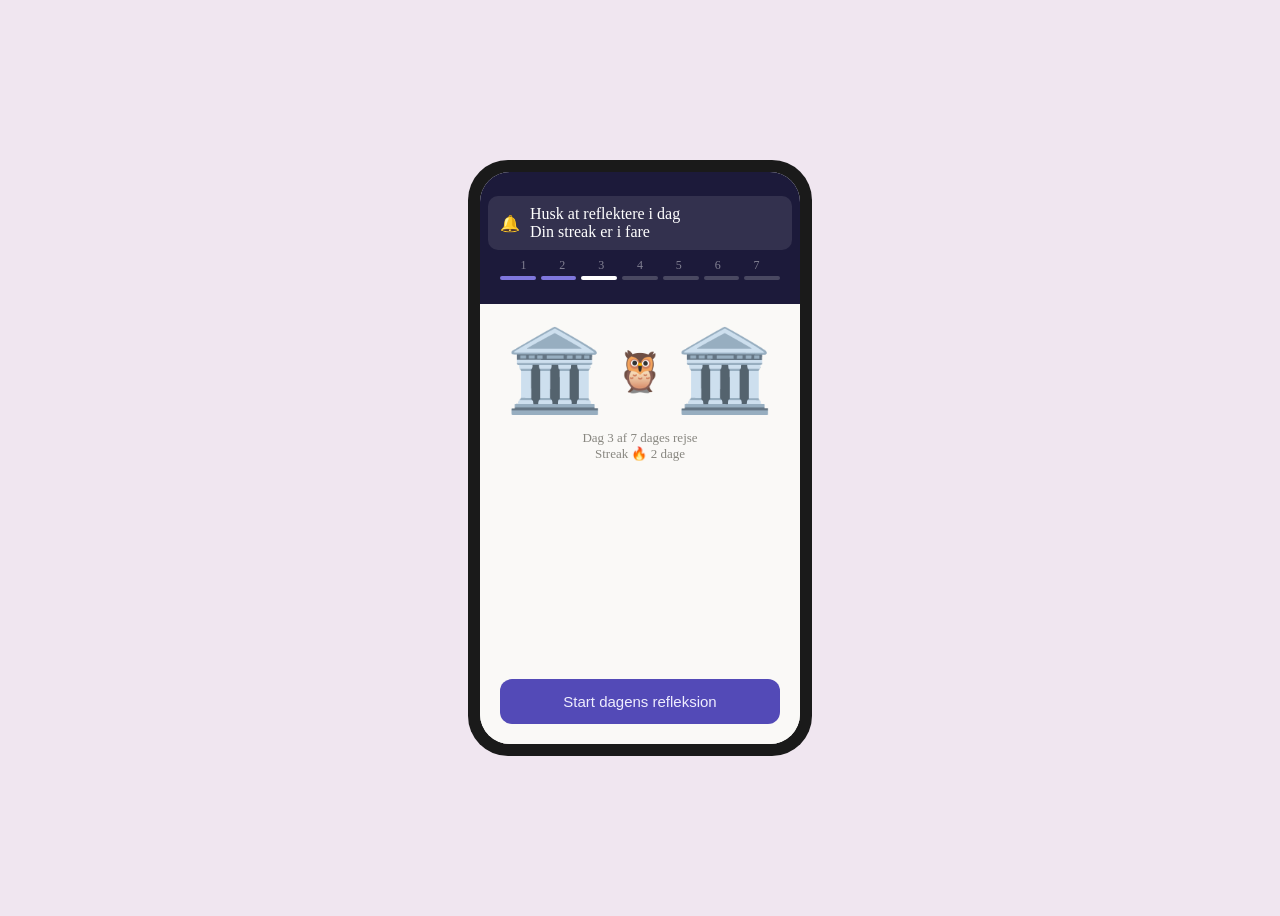
==== commit 1e7958f3: "Update index.html" ====
--- a/index.html
+++ b/index.html
@@ -1,926 +1,433 @@
-	<!DOCTYPE html> <!-- Fortæller browseren: "dette er et HTML dokument" -->
-		<html lang="dk"> <!-- Starter hele siden — lang="dk" siger sproget er dansk -->
-
-	  <head> <!-- Alt herinde er usynligt for brugeren — opsætning og regler -->
-		  <meta charset="UTF-8"> <!-- Tillader æ ø å og andre specialtegn -->
-		  <meta name="viewport" content="width=device-width, initial-scale=1" />
-		  <title>Reflection Journey</title> <!-- Det der vises i browserens fane øverst -->
-		  <link rel="stylesheet" href="styles.css"> <!-- Henter CSS fra ekstern fil: styles.css -->
-	  </head> <!-- head-sektionen slutter her -->
-
-		<body> <!-- Alt herinde vises på siderne -->
-
-	        <!-- Musikken starter lydløs -->
-	    <audio id="baggrunds-musik" loop muted>
-	    <source src="music.mp3" type="audio/mpeg">
-	    </audio>
-
-		<audio id="lydeffekt" loop muted>
-			<source src="fx.mp3" type="audio/mpeg">
-		</audio>
-		<!-- ========== SIDE 1: overblik ========== -->
-		<div class="telefon">
-
-			<!-- ===== DISCLAIMER MODAL ===== -->
-		<div id="disclaimer">
-	      <div id="disclaimer-kort">        <!-- kortet starter -->
-				<img src="athena.webp" class="disclaimer-athena" alt="Athena">
-	          <h2>Vi hjælper dig!</h2>
-	          <p>Forskningen viser at det er svært at holde motivationen
-				over længere periode - selv med mål man selv har sat for sig.
-				Vi vil derfor hjælpe dig med at nå dine mål:</p>
-	          <p><strong>Notifikationer</strong></p>
-	          <div class="disclaimer-boks"> <!-- boks 1 -->
-	            🔔 Husk at udføre din daglige refleksionsrejse!
-	          </div>                         <!-- boks 1 slutter -->
-
-	           <p><strong>Streaks og badges</strong></p>
-	          <div class="disclaimer-boks"> <!-- boks 2 -->
-	            <span class=glowing>🔥</span> 2/7 dage &nbsp; <span>/</span>
-				<img src="sartre.webp" class="disclaimer-badge" style="width:24px; height:24px;" alt="Sartre">
-	          </div>                   <!-- boks 2 slutter -->
-
-	      <!-- afkrydsningsfelt -->
-	        <div style="display: flex; align-items: center; gap: 8px;">
-	            <input type="checkbox" id="vis-ikke-igen">
-	            <label for="vis-ikke-igen">vis ikke denne besked igen</label>
-	        </div>
-
-	        <!-- knap -->
-	        <button onclick="skiftTilSide(1)" class="disclaimer-knap">Forstået!</button>
-
-	    </div> <!-- kort slutter -->
-	</div> <!-- disclaimer slutter -->
-
-			<!-- Notifikationsboks -->
-			<div class="notifikation" id="notifikation">
-				<span class="notif-ikon">🔔</span>
-				<div>
-					<p style="font-weight: bold;">Reflection Journey</p>
-					<p>Husk at reflektere i dag — din streak er i fare</p>
-				</div>
-			</div>
-
-			<!-- Skærm / side 1 -->
-			<div class="skaerm" id="side1">
-
-				<!-- Mørk top-sektion -->
-				<div class="top-del">
-					<p class="top-del-titel" style="padding: 10px">Reflection Journeys</p>
-				</div>
-
-				<!-- Lys bund-sektion -->
-				<div class="bund-del">
-					<!-- ===== PRÆSTATIONSOVERSIGT ===== -->
-					<div class="praestations-kort"onclick="skiftTilSide(12)">
-						<p class="praestations-titel">Præstationsoversigt</p>
-						<div class="praestations-række">
-							<!-- Streak -->
-							<div class="praestations-boks streak-boks">
-								<span style="font-size: 20px;">🔥</span>
-								<div>
-									<p class="praestations-label">Streak</p>
-									<p class="praestations-værdi" id="oversigt-streak">3 dage</p>
-								</div>
-							</div>
-							<!-- Seneste præstation -->
-							<div class="praestations-boks seneste-boks">
-								<img id="oversigt-filosof-img" src="image(1).webp"
-								     style="width:56px;height:56px;border-radius:50%;object-fit:cover;flex-shrink:0;">
-								<div style="flex:1;min-width:0;">
-									<p class="praestations-label">Seneste præstation</p>
-									<p class="praestations-rejse" id="oversigt-rejse-navn">Find din karrierevej</p>
-									<div class="praestations-bar">
-										<div class="praestations-fill" id="oversigt-bar" style="width: 43%;"></div>
-									</div>
-									<p class="praestations-dage" id="oversigt-dage">3/7 dage</p>
-								</div>
-							</div>
-						</div>
-					</div>
-
-						<!-- Række med karrierekort -->
-						<div class="career">
-						<div class="rejse-kort" onclick="skiftTilSide(20)">
-							<img src="image(1).webp" alt="Række med mennesker af forskellig profession">
-							<div class="progress-bar">
-								<!-- width styrer hvor meget af stregen der er fyldt (fx 50% eller 100%) -->
-								<div class="progress-fill" style="width: 43%">
-								</div>
-								<span>3/7 dage fuldført</span>
-							</div>
-							<p class="kort-titel">Find din karrierevej</p>
-						</div>
-
-						<div class="rejse-kort" onclick="skiftTilSide(30)">
-							<img src="image(2).webp" alt="Ung kvinde tegner drømmende billede på tablet">
-							<div class="progress-bar">
-								<div class="progress-fill" style="width: 0"></div>
-								<span>0/7 dage fuldført</span>
-							</div>
-							<p class="kort-titel">Hvordan du bruger teknologi fornuftigt</p>
-						</div>
-
-					</div> <!-- /career -->
-
-				</div> <!-- /bund-del -->
-
-			</div> <!-- /side 1 -->
-
-			<!-- ========== SIDE 12: Præstationsoversigt ========== -->
-					<div class="side2" id="side12">
-
-    					<div class="top-del" style="justify-content: center;">
-        					<button onclick="skiftTilSide(1)" 
-                			style="position: absolute; top: 10px; left: 10px;
-                       		background: none; border: none; color: white;
-                       		font-size: 20px; cursor: pointer;">←</button>
-        					<p class="top-del-titel">Din fremgang</p>
-    						</div>
-    				<div class="bund-del">
-						<div class="rejse-kort">
-    						<div class="tre-cirkler">
-
-        					<!-- Cirkel 1: Rejsen -->
-        					<div class="cirkel-boks">
-            					<img src="image(1).webp" class="cirkel-img">
-           						<div class="lille-bar">
-                				<div class="lille-fill" style="width: 43%"></div>
-            					</div>
-            					<p class="cirkel-tekst">3/7 dage</p>
-        					</div>
-							<!-- Cirkel 2: Filosof -->
-        					<div class="cirkel-boks">
-            					<img src="sartre.webp" class="cirkel-img">
-            					<div class="lille-bar">
-                				<div class="lille-fill" style="width: 14%"></div>
-            					</div>
-            					<p class="cirkel-tekst">1/7 samtaler</p>
-        					</div>
-							<!-- Cirkel 3: Streak -->
-        					<div class="cirkel-boks">
-            					<img src="flame.jpg" class="cirkel-img">
-            					<p class="cirkel-tekst">Streak 3 dage</p>
-        						</div>
-    						</div> <!-- slut: tre-cirkler -->
-							<!-- Rejsens navn -->
-    						<p class="praestations-rejse-titel">Find din karrierevej</p>
-							<!-- Knap -->
-    						<button class="se-samtaler-knap">Se samtaler</button>
-
-							</div> <!-- slut: praestations-kort-ny -->
-
-					<!-- Teknologi — ikke startet -->
-					<div class="rejse-kort">
-  						<img src="image(2).webp" alt="Teknologi">
-    					<div class="progress-bar">
-        				<div class="progress-fill" style="width: 0%"></div>
-        				<span>0/7 dage fuldført</span>
-    				</div>
-    					<p class="kort-titel">Teknologi</p>
-					</div>    				</div>
-
-					</div>
-
-					<!-- side 20 -->
-
-					<!-- karrierevej-intro -->
-			
-					<div class="side2" id="side20">
-
-    					<!-- topdel -->
-    				<div class="top-del" style="position: relative;">
-    				<button onclick="skiftTilSide(1)" 
-            		style="position: absolute; top: 10px; left: 10px;
-                   background: none; border: none; color: white;
-                   font-size: 20px; cursor: pointer;">←</button>
-    					<p class="top-del-titel">Din rejse</p>
-					</div>
-					
-
-   						 <!-- bunddel -->
-    				<div class="bund-del">
-
-       				 <!-- Boks 1: Mål med rejsen -->
-        			<div class="rejse-kort">
-    				<img src="image(1).webp" alt="Mennesker af forskellig profession">
-    					<p style="padding: 10px;">7 dages filosofisk rejse ind i spørgsmålet: Hvad skal jeg bruge mit liv på?</p>
-					</div>
-			
-
-        			<!-- Boks 2: Filosof + spørgsmål -->
-        			<div class="card">
-
-            		<!-- Mørk top med filosof -->
-            		<div class="filosof-top">
-                		<div class="filosof-header">
-                    	<img src="sartre.webp" alt="Jean-Paul Sartre" class="filosof-img">
-                    	<div class="filosof-info">
-                        	<p style="color: #AFA9EC;">Existentialist Voice of Liberation</p>
-                        	<p style="color: #AFA9EC;">(1905-1980) · French</p>
-                    	</div>
-                	</div>
-            		</div>
-
-            		<!-- Hvid bund med spørgsmål -->
-            			<p style="color: black; font-size: 12px;">I dag hjælper Sartre dig med at undersøge: Har du valgt din vej — eller er du bare havnet her?</p>
-
-        			</div>
-
-        		<!-- Knap videre -->
-        <button class="knap" onclick="skiftTilSide(21)">Forsæt rejse →</button>
-
-    				</div>
-
+<!DOCTYPE html> <!-- Fortæller browseren: "dette er et HTML dokument" -->
+<html lang="en"> <!-- Starter hele siden — lang="en" siger sproget er engelsk -->
+
+  <head> <!-- Alt herinde er usynligt for brugeren — opsætning og regler -->
+    <meta charset="UTF-8"> <!-- Tillader æ ø å og andre specialtegn -->
+    <title>Reflectionjourney</title> <!-- Det der vises i browserens fane øverst -->
+
+  <style> /* Her begynder CSS — vi skifter sprog fra HTML til CSS, CSS hjælper os med at style siden */
+      body {
+      background: #f0e6f0; /* sætter baggrundsfarve */
+      font-family: Georgia, serif; /* sætter skrifttype */
+      display: flex; /* sætter layout til "flexbox" — gør det nemt at centrere indholdet */
+      justify-content: center; /* centrer vandret */
+      align-items: center; /* centrer lodret */
+      min-height: 100vh; /* giv siden en mindste-højde på hele skærmhøjden */
+      } /*body-blokken slutter her */
+
+    .telefon { /* punktum foran = "find alt med class='telefon'" .navn = find class */
+      background: #1a1a1a;  /* mørk baggrund — næsten sort */
+      width: 320px;         /* bredde — ca. som en mobilskærm */
+      border-radius: 40px;  /* runde hjørner — jo højere tal, jo rundere */
+      padding: 12px;        /* luft mellem kanten og indholdet indeni */
+      min-height: 560px;    /* NY: giv boksen en mindste-højde */
+      } /* telefon-blokken slutter her */
+
+    .skaerm {           /* tilføjes her — efter .telefon */
+      background: rgb(255, 255, 255); /* hvid baggrund */
+      border-radius: 30px; /* runde hjørner — lidt mindre end telefonen for at skabe en "skærm" effekt */
+      overflow: hidden;   /* skjuler indhold, der overskrider boksen */
+      min-height: 560px; /* NY: giv skærmen samme mindste-højde som telefonen for at sikre den fylder hele pladsen */
+      width: 100%;     /* NY: lad skærmen fylde hele bredden af telefonen, så den automatisk tilpasser sig telefonens bredde */
+      }
+
+    .top-del {
+      background: #1C1A3A;  /* mørk lilla — næsten sort */
+      padding: 24px 20px;   /* luft indeni — 24px top/bund, 20px venstre/højre */
+      display: flex;          /* gør jeg kan rykke rundt på elementer */
+      flex-direction: column; /* NY: stable elementer lodret */
+      align-items: center;    /* NY: centrer vandret */
+      }
+
+    .bund-del {
+      background: #faf9f7;  /* næsten hvid */
+      padding: 20px;        /* luft indeni */
+      display: flex;          /* NY: tænd for arrangøren */
+      flex-direction: column; /* NY: stable elementer lodret */
+      min-height: 400px;      /* NY: giv den noget højde at arbejde med */
+    }
+
+    .notifikation {
+      background: rgba(255,255,255,0.10); /* gennemsigtig hvid baggrund */
+      border-radius: 10px;                /* runde hjørner */
+      padding: 9px 12px;                  /* luft indeni */
+      display: flex;                      /* placer klokke og tekst side om side */
+      align-items: center;                /* centrer dem lodret */
+      gap: 10px;                          /* afstand mellem klokke og tekst */
+      width: 100%;                        /* fyld hele bredden */
+      }
+
+      .notifikation p {
+      color: white; /* hvid tekst */
+      margin: 0;    /* fjern automatisk afstand */
+      }
+
+    .dag-numre {
+      display: flex;                    /* side om side */
+      justify-content: space-between;   /* jævn fordeling */
+      width: 100%;                      /* fyld hele bredden */
+      margin-top: 8px;                  /* lidt luft over */
+      box-sizing: border-box;           /* inkluder padding i bredden */
+      padding: 0 4px;                    /* lidt luft på siderne */
+      } 
+
+    .dag-numre span {
+      color: rgba(255,255,255,0.45); /* hvid men kun 0.45 % synlig */
+      font-size: 12px;               /* tekst størrelse */
+      text-align: center;  /* centrer tallet indeni */
+      flex: 1;             /* giv hver span samme bredde */
+      }
+
+    .striber { /* styler beholderen for striberne */
+      display: flex;
+      gap: 5px;        /* afstand mellem striberne */
+      width: 100%;
+      margin-top: 3px; /* tæt på tallene */
+      }
+
+    .stribe { /* styler hver enkelte stribe */
+      flex: 1;                          /* lige bred */
+      height: 4px;                      /* tynd streg */
+      border-radius: 3px;               /* runde ender */
+      background: rgba(255,255,255,0.2); /* usynlig — fremtidige dage */
+      }
+
+    .stribe.aktiv { background: #7F77DD; } /* lilla — gennemført */
+    .stribe.idag  { background: #fff; }    /* hvid — i dag */
+    
+    .ugle {
+      font-size: 40px;   /* stor ugle */
+      text-align: center; /* centrer den */
+      margin: 0;          /* fjern automatisk afstand */
+      }
+
+    .ugle-rad {
+      display: flex;        /* side om side */
+      align-items: center;  /* centrer lodret */
+      justify-content: center; /* centrer vandret */
+      gap: 10px;            /* afstand mellem dem */
+      width: 100%;
+      }
+
+    .ugle-rad img {
+      width: 50px;  /* søjlens bredde */
+      }
+    
+    .sojle {
+      font-size: 80px; /* størrelse på templet */
+      }
+
+    .knap {
+      margin-top: auto; /* skub knappen ned mod bunden */
+      background: #534AB7;  /* lilla baggrund */
+      color: #EEEDFE;        /* lys tekst */
+      border: none;          /* fjern browserens standard-kant */
+      border-radius: 12px;   /* runde hjørner */
+      padding: 14px;         /* luft indeni */
+      font-size: 15px;       /* tekststørrelse */
+      width: 100%;           /* fyld hele bredden */
+      }
+
+    .dag-info {
+      text-align: center; /* centrer teksten */
+      margin-top: 12px;   /* luft over */
+      }
+
+    .dag-info p {
+      margin: 0;          /* fjern automatisk afstand */
+      color: #888780;     /* grå tekst */
+      font-size: 13px;    /* lille tekst */
+      }
+
+    .side2 {
+      display: none; /* skjult som standard */
+      color: white;
+      border-radius: 30px;  /* runde hjørner som .skaerm */
+      overflow: hidden;     /* klip indhold der stikker ud */
+      min-height: 560px;    /* samme højde som side 1 */
+      width: 100%; 
+      }
+    
+      textarea {
+      width: 100%;        /* fyld hele bredden */
+      height: 200px;      /* højden — prøv at ændre tallet */
+      box-sizing: border-box; /* padding tæller med i bredden - uden den ville tekstfeltet stikke ud over telefonens kanter fordi padding lægges ovenpå width: 100% */
+     }
+
+    .ild{
+      font-size: 40px;
+        }
+
+    #side5 .bund-del { /* undtagelse: Find bund-del der sider inde i #side5 og gør teksten sort */
+      color: black; /* kun tekst i bund-del på side 5 */
+      }
+
+    .citat {
+      font-style: italic; /* kursiv tekst */
+      color: #5F5E5A;     /* grå farve */
+      }
+
+      .card {
+      background: white;
+      border-radius: 8px;
+      padding: 10px 12px;
+      border-left: 3px solid #534AB7;
+      margin-bottom: 8px;
+      }
+
+    .q {
+      font-size: 11px;
+      color: #888780;
+      margin: 0 0 4px;
+      }
+
+    .a {
+      font-size: 13px;
+      color: #2C2C2A;
+      font-style: italic;
+      margin: 0;
+      }
+
+#side5 .bund-del {
+  overflow-y: scroll;
+  max-height: 350px;
+}
+</style> <!-- Her slutter CSS — vi er tilbage i HTML -->
+
+  </head> <!-- head-sektionen slutter her -->
+
+ 
+  <body> <!-- Alt herinde vises på siden -->
+
+<div class="telefon"> <!-- en usynlig boks med navnet "telefon", class = navngivning - div er en usynlig boks står for: division -->
+      
+    <div class="skaerm" id="side1"> <!--id er identifikation -->
+      <div class="top-del"> <!-- NY: mørk top -->
+        <div class="notifikation"> <!-- notifikations-boks -->
+          <span>🔔</span>          <!-- span tager kun den plads det tildeles: klokke — fylder kun ikonets plads -->
+          <div>                    <!-- tekstboks ved siden af klokken -->
+            <p>Husk at reflektere i dag</p>
+            <p>Din streak er i fare</p>
+          </div>
+        </div> <!-- lukker notifikation -->
+        <!-- Dag-numre -->
+        <div class="dag-numre">
+          <span>1</span>
+          <span>2</span>
+          <span>3</span>
+          <span>4</span>
+          <span>5</span>
+          <span>6</span>
+          <span>7</span>
+        </div>
+        <!-- Streak-striber -->
+        <div class="striber">
+          <div class="stribe aktiv"></div>  <!-- gennemført dag -->
+          <div class="stribe aktiv"></div>  <!-- gennemført dag -->
+          <div class="stribe idag"></div>   <!-- dagens dag -->
+          <div class="stribe"></div>        <!-- fremtidig dag -->
+          <div class="stribe"></div>
+          <div class="stribe"></div>
+          <div class="stribe"></div>
+        </div>
+      </div>  <!-- lukker top-del -->
+  
+    
+      <div class="bund-del"> <!-- lys bund -->
+        <div class="ugle-rad"> <!-- en række med søjle, ugle, søjle -->
+          <span class="sojle">🏛️</span>
+          <p class="ugle">🦉</p>
+          <span class="sojle">🏛️</span>
+        </div> <!-- lukker ugle-rad -->
+      
+        <div class="dag-info">
+          <p>Dag 3 af 7 dages rejse</p>
+          <p>Streak 🔥 2 dage</p>
+        </div>
+        <!-- NY: dag og streak info -->
+        <button class="knap" onclick="skiftTilSide(2)">Start dagens refleksion</button> <!-- knap til at starte refleksion, når der klikkes køre funktion skiftTilSide(2) -->
+      </div><!-- lukker bund-del -->
+    
+    </div> <!-- lukker skaerm -->
+
+    <!-- ========== SIDE 2: Spørgsmål ========== -->
+    <div class="side2" id="side2">
+
+    <div class="top-del">
+      <p>Spørgsmål 1 af 3</p>
+      <p>Hvad er det vigtigste for dig og dit fremtidige arbejdsliv?</p>
+    <div class="ugle-rad">
+      <span class="sojle">🏛️</span>
+      <p class="ugle">🦉</p>
+      <span class="sojle">🏛️</span>
+      </div>
+    </div>
+    <div class="bund-del">
+       <textarea id="svar1" placeholder="Skriv dine tanker her..."></textarea>
+      <button class="knap" onclick="skiftTilSide(3)">Næste →</button> <!--  når der klikkes køre funktionen og skifter til side 3: skiftTilSide(3)-->
+    </div>
+    </div>
+
+    <!-- SIDE 3 spørgsmål -->
+  <div class="side2" id="side3">
+  <div class="top-del">
+    <p>Spørgsmål 2 af 3</p>
+    <p>Hvilket job ville du vælge, hvis ingen vidste hvad du valgte?</p>
+    <div class="ugle-rad">
+      <span class="sojle">🏛️</span>
+      <p class="ugle">🦉</p>
+      <span class="sojle">🏛️</span>
+      </div>
+  </div>
+  <div class="bund-del">
+    <textarea id="svar2" placeholder="Skriv dine tanker her..."></textarea>
+    <button class="knap" onclick="skiftTilSide(35)">Næste →</button>
+  </div>
+  </div>
+
+  <!-- SIDE 3.5 — XP celebration -->
+<div class="side2" id="side35">
+  <div class="top-del" style="min-height: 560px; justify-content: center; gap: 16px;">
+    
+    <div id="konfetti">🎊 🎉 🎊</div>
+    
+    <p style="font-size: 60px; margin: 0;">🦉</p>
+    
+    <p style="color: #AFA9EC; font-size: 13px; 
+       letter-spacing: 0.1em; text-transform: uppercase; margin: 0;">
+       Titel optjent
+    </p>
+    
+    <p style="color: white; font-size: 28px; 
+       font-weight: bold; margin: 0;">
+       "Den Ærlige"
+    </p>
+    
+    <p style="color: rgba(255,255,255,0.6); font-size: 13px; 
+       text-align: center; margin: 0; padding: 0 20px;">
+       De færreste stiller sig selv dette spørgsmål
+    </p>
+
+    <div style="background: #534AB7; border-radius: 20px; 
+        padding: 10px 24px; font-size: 22px; 
+        color: white; font-weight: bold;">
+      ⚡ +50 XP
+    </div>
+
+    <button class="knap" style="margin-top: 20px;" 
+        onclick="skiftTilSide(4)">
+      Fortsæt →
+    </button>
+
+  </div>
 </div>
-			<!-- teknologi-intro -->
-			<div class="side2" id="side30">
-
-    			<!-- topdel -->
-    			<div class="top-del" style="position: relative;">
-        		<button onclick="skiftTilSide(1)"
-                style="position: absolute; top: 10px; left: 10px;
-                       background: none; border: none; color: white;
-                       font-size: 20px; cursor: pointer;">←</button>
-        			<p class="top-del-titel">Din rejse</p>
-    			</div>
-
-    			<!-- bunddel -->
-    	<div class="bund-del">
-
-        		<!-- Boks 1: Billede + beskrivelse -->
-        	<div class="rejse-kort">
-            	<img src="image(2).webp" alt="Teknologi rejse">
-            	<p style="padding: 10px;">7 dages filosofisk rejse ind i spørgsmålet: Former teknologien dig — eller former du den?</p>
-        	</div>
-
-        		<!-- Boks 2: Filosof + spørgsmål -->
-        	<div class="card">
-
-            	<!-- Mørk top med Heidegger -->
-            	<div class="filosof-top">
-                	<div class="filosof-header">
-                    	<img src="heidegger.webp" alt="Martin Heidegger" class="filosof-img">
-                    	<div class="filosof-info">
-                        	<p style="color: #AFA9EC;">The Seeker of Being</p>
-                        	<p style="color: #AFA9EC;">(1889-1976) · Tyskland</p>
-                    	</div>
-                	</div>
-            	</div>
-
-            				<!-- Hvid bund med spørgsmål -->
-            		<p style="color: black; font-size: 12px;">I dag hjælper Heidegger dig med at undersøge: Er et værktøj nogensinde bare et værktøj — eller former det også den person, der bruger det?</p>
-
+
+<!-- SIDE 4 spørgsmål -->
+  <div class="side2" id="side4">
+  <div class="top-del">
+    <p>Spørgsmål 3 af 3</p>
+    <p>Hvor vil du gerne være om 10 år?</p>
+    <div class="ugle-rad">
+      <span class="sojle">🏛️</span>
+      <p class="ugle">🦉</p>
+      <span class="sojle">🏛️</span>
+      </div>
+  </div>
+  <div class="bund-del">
+    <textarea id="svar3" placeholder="Skriv dine tanker her..."></textarea>
+    <button class="knap" onclick="skiftTilSide(5)">Næste →</button>
+  </div>
+  </div>
+
+  <!-- side 5 - Afslutning -->
+  <div class="side2" id="side5">
+  <div class="top-del">
+    <p>Godt gået!</p>
+  <div class="dag-numre">
+          <span>1</span>
+          <span>2</span>
+          <span>3</span>
+          <span>4</span>
+          <span>5</span>
+          <span>6</span>
+          <span>7</span>
+          </div>
+  
+          <div class="striber">
+          <div class="stribe aktiv"></div>  <!-- gennemført dag -->
+          <div class="stribe aktiv"></div>  <!-- gennemført dag -->
+          <div class="stribe aktiv"></div>   <!-- gennemført dag -->
+          <div class="stribe"></div>        <!-- fremtidig dag -->
+          <div class="stribe"></div>
+          <div class="stribe"></div>
+          <div class="stribe"></div>
         </div>
-
-       				 <!-- Knap videre -->
-       				 <button class="knap" onclick="skiftTilSide(31)">Forsæt rejse →</button>
-
-    	</div>
-
-	</div>
-					<!-- ========== Side 21 - Spørgsmål - Karrierevej ========== -->
-			<div class="side2" id="side21">
-
-				<!-- top-del -->
-				<div class="top-del" style="justify-content: center; gap: 14px; position: relative;">
-
-	    <button onclick="skiftTilSide(1)"
-	            style="position: absolute; top: 10px; left: 10px;
-	                   background: none; border: none; color: white;
-	                   font-size: 20px; cursor: pointer;">←</button>
-
-	    <p class="top-del-titel">Tid til at reflektere</p>
-
-	    <!-- timer -->
-	    <svg width="60" height="60" viewBox="0 0 140 140" id="timer-svg">
-	        <circle cx="70" cy="70" r="58" fill="none" stroke="rgba(255,255,255,0.12)" stroke-width="8"/>
-	        <circle id="timer-ring"
-	                cx="70" cy="70" r="58" fill="none"
-	                stroke="#AFA9EC" stroke-width="8"
-	                stroke-dasharray="364.4" stroke-dashoffset="0"
-	                stroke-linecap="round"
-	                style="transform: rotate(-90deg); transform-origin: 50% 50%;"/>
-	        <text id="timer-display" x="70" y="78" text-anchor="middle"
-	              font-size="36" font-weight="500" fill="white" font-family="monospace">5:00</text>
-	    </svg>
-				</div>
-				<!-- bund-del -->
-				<div class="bund-del">
-					<!-- spørgsmål -->
-					<p class="spørgsmål">Vælger du din vej, eller lader du vejen vælge dig?</p>
-					<p class="underspørgsmål">Mange mennesker når frem til en karriere ikke gennem et bevidst valg, men gennem en række små givne faktorer: hvad deres forældre forventede, hvad deres karakterer tillod, hvad deres venner lavede.<br>
-						Spørgsmålet er, om der er forskel på en vej, du trådte ind på, og en vej, du virkelig valgte.
-						Kan et liv, du er faldet ind i, stadig være et godt liv? Og hvis du fornemmer, at det ikke kan, hvad betyder det så præcist at vælge anderledes nu?
-					</p>
-
-					<!-- tekstboks -->
-					<label for="karriere-svar1"></label><textarea id="karriere-svar1" placeholder="Skriv dine tanker her..."></textarea>
-					<p class="underspørgsmål">Knappen låses op når tiden er gået</p>
-
-					<!-- knap -->
-					<button class="knap" id="karriere-knap" onclick="skiftTilSide(22)"
-					        style="opacity: 0.4; pointer-events: none;">Næste →</button>
-				</div>
-
-			</div>
-
-			<!-- ========== Sartres svar - efter side 21 ========== -->
-			<div class="side2" id="side22">
-
-				<!-- top-del -->
-				<div class="top-del" style="justify-content: center; gap: 10px; padding-bottom: 20px;">
-					<p class="top-del-titel">Jean-Paul Sartre svarer</p>
-				</div>
-
-				<div class="bund-del" style="gap: 16px; overflow-y: auto;" id="sartre-chat">
-
-					<!-- Besked -->
-					<div id="sartre-msg1" style="display:none; flex-direction: column; gap: 10px;">
-						<div style="display: flex; gap: 10px; align-items: flex-start;">
-							<!-- billed -->
-							<img src="sartre.webp" alt="Sartre"
-							     style="width: 40px; height: 40px; border-radius: 50%; object-fit: cover; flex-shrink: 0;">
-							<div>
-								<!-- tekst -->
-								<p style="font-size: 12px; color: #888; margin: 0 0 4px 0;">Jean-Paul Sartre</p>
-								<div class="chat-boble">
-									Du siger, at du ikke ved det. Det accepterer jeg — men kun som et udgangspunkt, ikke som et svar.
-									For ikke-viden er ikke uskyld. Når du ikke ved, om du har valgt din vej, er du allerede midt i et valg: valget om ikke at undersøge det.
-									Eksistensen går forud for essensen. Du er ikke født til noget. Det betyder, at alt det, du kalder "bare sådan det er blevet" — det er dig. Dig, der valgte ikke at vælge.
-									Spørgsmålet er ikke, hvad du <em>ikke</em> ved. Spørgsmålet er: hvad ville du gøre, hvis du rent faktisk troede, at du frit kunne vælge fra i morgen?
-								</div>
-							</div>
-						</div>
-					</div>
-
-					<!-- Typing indicator (vises mens Sartre "skriver") -->
-					<div id="sartre-typing" style="display:none; flex-direction: row; gap: 10px; align-items: flex-start;">
-						<img src="sartre.webp" alt="Sartre"
-						     style="width: 40px; height: 40px; border-radius: 50%; object-fit: cover; flex-shrink: 0;">
-						<div style="background: white; border-radius: 0 16px 16px 16px;
-	                  padding: 14px 18px; box-shadow: 0 1px 4px rgba(0,0,0,0.08);
-	                  display: flex; gap: 5px; align-items: center;">
-							<span class="typing-dot"></span>
-							<span class="typing-dot"></span>
-							<span class="typing-dot"></span>
-						</div>
-					</div>
-
-					<!-- knap -->
-					<button class="knap" id="sartre-knap" onclick="skiftTilSide(35, 'sartre')"
-					        style="display:none; margin-top: 8px;">Fortsæt →</button>
-
-				</div>
-			</div>
-
-	    <!-- ========== SIDE 31: Spørgsmål - Teknologi ========== -->
-			<div class="side2" id="side31">
-				<!-- top-del -->
-				<div class="top-del" style="justify-content: center; gap: 14px; position: relative;">
-	    <button onclick="skiftTilSide(1)"
-	            style="position: absolute; top: 10px; left: 10px;
-	                   background: none; border: none; color: white;
-	                   font-size: 20px; cursor: pointer;">←</button>
-	        <p class="top-del-titel">Tid til at reflektere</p>
-
-					<!-- timer -->
-					<svg width="60" height="60" viewBox="0 0 140 140" id="timer-svg2">
-						<circle cx="70" cy="70" r="58" fill="none" stroke="rgba(255,255,255,0.12)" stroke-width="8"/>
-						<circle id="timer-ring2"
-						        cx="70" cy="70" r="58" fill="none"
-						        stroke="#AFA9EC" stroke-width="8"
-						        stroke-dasharray="364.4" stroke-dashoffset="0"
-						        stroke-linecap="round"
-						        style="transform: rotate(-90deg); transform-origin: 50% 50%;"/>
-						<text id="timer-display2" x="70" y="78" text-anchor="middle"
-						      font-size="36" font-weight="500" fill="white" font-family="monospace">5:00</text>
-					</svg>
-
-				</div>
-
-				<!-- bund-del -->
-				<div class="bund-del" style="gap: 16px; overflow-y: auto; height: 100%; justify-content: flex-start;" >
-					<p class="spørgsmål">Er et værktøj nogensinde bare et værktøj?</p>
-					<p class="underspørgsmål">Vi har en tendens til at tænke på teknologi som neutral, noget der simpelthen gør, hvad vi beder den om.<br>
-						Men en hammer former, hvordan vi griber et søm an, en søgemaskine former, hvad vi synes er værd at vide, og en social platform former, hvem vi tror, vi er i forhold til andre.
-						Spørgsmålet er, om nogen teknologi virkelig er ligeglad med den person, der bruger den.
-						Bærer et værktøj sin designers antagelser i sig? Og hvis ja, hvad betyder det for dig, hver gang du tager et op?
-					</p>
-
-					<!-- tekstboks -->
-					<label for="teknologi-svar1"></label><textarea id="teknologi-svar1" placeholder="Skriv dine tanker her..."></textarea>
-
-					<!-- knap -->
-					<button class="knap" id="teknologi-knap" onclick="skiftTilSide(32)"
-					        style="opacity: 0.4; pointer-events: none;">Næste →</button>
-				</div> <!-- /bund-del -->
-
-			</div> <!-- /side2 -->
-
-			<!-- SIDE 3.2 — Heidegger -->
-			<div class="side2" id="side32">
-
-				<!-- top-del -->
-				<div class="top-del" style="justify-content: center; gap: 10px; padding-bottom: 20px;">
-					<p class="top-del-titel">Martin Heidegger svarer</p>
-				</div>
-
-				<div class="bund-del" style="gap: 16px; overflow-y: auto;" id="Heidegger-chat">
-
-					<!-- Besked -->
-					<div id="heidegger-msg1" style="display:none; flex-direction: column; gap: 10px;">
-						<div style="display: flex; gap: 10px; align-items: flex-start;">
-							<!-- billed -->
-							<img src="heidegger.webp" alt="Heidegger"
-							     style="width: 40px; height: 40px; border-radius: 50%; object-fit: cover; flex-shrink: 0;">
-							<!-- tekst -->
-							<div>
-								<p style="font-size: 12px; color: #888; margin: 0 0 4px 0;">Martin Heidegger</p>
-								<div class="chat-boble">
-									Du siger, at du ikke ved det. Det accepterer jeg — men kun som et udgangspunkt, ikke som et svar.
-									For ikke-viden er ikke uskyld. Når du ikke ved, om du har valgt din vej, er du allerede midt i et valg: valget om ikke at undersøge det.
-									Eksistensen går forud for essensen. Du er ikke født til noget. Det betyder, at alt det, du kalder "bare sådan det er blevet" — det er dig. Dig, der valgte ikke at vælge.
-									Spørgsmålet er ikke, hvad du <em>ikke</em> ved. Spørgsmålet er: hvad ville du gøre, hvis du rent faktisk troede, at du frit kunne vælge fra i morgen?
-								</div>
-							</div>
-						</div>
-					</div>
-
-					<!-- typing indicator (viser når Heidegger "skriver") -->
-					<div id="heidegger-typing" style="display:none; flex-direction: row; gap: 10px; align-items: flex-start;">
-						<img src="heidegger.webp" alt="Heidegger"
-						     style="width: 40px; height: 40px; border-radius: 50%; object-fit: cover; flex-shrink: 0;">
-						<div style="background: white; border-radius: 0 16px 16px 16px;
-	                  padding: 14px 18px; box-shadow: 0 1px 4px rgba(0,0,0,0.08);
-	                  display: flex; gap: 5px; align-items: center;">
-							<span class="typing-dot"></span>
-							<span class="typing-dot"></span>
-							<span class="typing-dot"></span>
-						</div>
-					</div>
-
-					<!-- knap -->
-					<button class="knap" id="heidegger-knap" onclick="skiftTilSide(35, 'heidegger')"
-					        style="display:none; margin-top: 8px;">Fortsæt →</button>
-
-				</div>
-			</div>
-
-	  <!-- SIDE 3.5 — XP celebration -->
-	<div class="side2" id="side35">
-	  <div class="top-del" style="min-height: 560px; justify-content: center; gap: 16px;">
-	    <div id="konfetti">🎊 🎉 🎊</div>
-	   <p id="mangler-tekst" style="color: rgba(255,255,255,0.6);
-	   font-size: 13px; text-align: center; margin: 0;">
-	</p>
-
-		  <img id="filosof-billede" src=""
-		       style="
-	     width: 120px;
-	     height: 120px;
-	     border-radius: 50%;
-	     object-fit: cover;
-
-	     /* silver glow */
-	     border: 2px solid rgba(255,255,255,0.75);
-	     box-shadow:
-	       0 0 12px rgba(255,255,255,0.55),
-	       0 0 30px rgba(210,220,255,0.35),
-	       0 0 60px rgba(255,255,255,0.18);
-
-	     /* subtle floating rarity feeling */
-	     animation: filosofGlow 2.8s ease-in-out infinite;
-	     "
-		  alt="Billed af filosof">
-
-		  <div id="dag-bar-container" style="display: none; width: 100%;
-      background: rgba(255,255,255,0.15);
-      border-radius: 20px; height: 36px; position: relative;">
-			  <div id="dag-fill" style="width: 0; background: #534AB7;
-       border-radius: 20px; height: 100%; transition: width 1s ease;">
-			  </div>
-			  <p id="dag-tekst" style="position: absolute; top: 50%; left: 50%;
-     transform: translate(-50%, -50%);
-     color: white; font-size: 13px; margin: 0;">1 / 7 dage</p>
-		  </div>
-
-		  <button class="knap" style="margin-top: 20px;" onclick="skiftTilSide(5)">
-			  Fortsæt →
-		  </button>
-	</div> <!-- lukker xp-bar-container -->
-
-
-
-	  </div>
-
-	  <!-- side 5 - Afslutning -->
-	<div class="side2" id="side5">
-	  <div class="top-del" style="justify-content: center; gap: 14px;">
-	    <p class="top-del-titel">Godt gået!</p>
-	    <img id="side5-filosof" src=""
-	         style="width: 80px; height: 80px; border-radius: 50%; object-fit: cover;" alt="Billed af filosof">
-	  </div>
-
-	  <div class="bund-del">
-		  <div class="card" style=" align-items: center; gap: 12px; border-left: none; border-radius: 12px; background: white; padding: 12px 16px;">
-
-			  <div class="progress-bar">
-				  <div id="side5-bar" class="progress-fill" style="width: 0"></div>
-				  <span id="side5-dage">0/7 dage fuldført</span>
-			  </div>
-
-			  <p class="kort-titel" id="journey-title" style="align-self: center"></p>
-
-		  </div>
-	    <div id="side5-svar" class="card">
-	      <p class="q">Dit svar</p>
-	      <p id="vis-svar" class="a"></p>
-	    </div>
-		  <!-- streak kort -->
-		  <div class="card" id="side5-streak" style="display: flex; align-items: center; gap: 12px; border-left: none; border-radius: 12px; background: #1C1A3A; padding: 12px 16px;">
-			  <span style="font-size: 28px; line-height: 1;">🔥</span>
-			  <div>
-				  <p style="margin: 0; font-size: 11px; color: rgba(175,169,236,0.7); font-family: Georgia, serif;">NUVÆRENDE STREAK</p>
-				  <p id="streak-tekst" style="margin: 0; font-size: 18px; font-weight: bold; color: white;">4 dage i træk</p>
-			  </div>
-		  </div>
-	      <button class="knap" onclick="skiftTilSide(6)">Vis badges →</button>
-	</div>
-	</div>
-
-			<!-- side 6 - afslutning-->
-			<div class="side2" id="side6">
-				<div class="top-del" style="justify-content: center; gap: 14px;">
-					<p class="top-del-titel" style="padding: 10px">Badges</p>
-				</div>
-				<div class="bund-del" style="overflow-y: auto; gap: 20px;">
-
-					<!-- KATEGORI 1: Reflektionsrejser -->
-					<div class="badge-kategori">
-						<p class="badge-kategori-titel">Reflektionsrejser</p>
-						<div class="badge-grid-ny">
-
-							<div class="badge-item" data-name="Find din karrierevej">
-								<div class="locked-image badge-slot"><img src="image(1).webp" alt="Karrierevej"></div>
-								<div class="badge-progress-bar"><div class="badge-progress-fill" id="badge-karriere-fill" style="width: 0%"></div></div>
-								<p class="badge-progress-tekst" id="badge-karriere-tekst">0/7 dage</p>
-							</div>
-
-							<div class="badge-item" data-name="Hvordan du bruger teknologi fornuftigt">
-								<div class="locked-image badge-slot"><img src="image(2).webp" alt="Teknologi"></div>
-								<div class="badge-progress-bar"><div class="badge-progress-fill" id="badge-teknologi-fill" style="width: 0%"></div></div>
-								<p class="badge-progress-tekst" id="badge-teknologi-tekst">0/7 dage</p>
-							</div>
-
-							<div class="badge-item">
-								<div class="badge-slot tom"></div>
-								<div class="badge-progress-bar"><div class="badge-progress-fill" style="width: 0%"></div></div>
-								<p class="badge-progress-tekst">0/7 dage</p>
-							</div>
-
-							<div class="badge-item">
-								<div class="badge-slot tom"></div>
-								<div class="badge-progress-bar"><div class="badge-progress-fill" style="width: 0%"></div></div>
-								<p class="badge-progress-tekst">0/7 dage</p>
-							</div>
-
-							<div class="badge-item">
-								<div class="badge-slot tom"></div>
-								<div class="badge-progress-bar"><div class="badge-progress-fill" style="width: 0%"></div></div>
-								<p class="badge-progress-tekst">0/7 dage</p>
-							</div>
-
-							<div class="badge-item">
-								<div class="badge-slot tom"></div>
-								<div class="badge-progress-bar"><div class="badge-progress-fill" style="width: 0%"></div></div>
-								<p class="badge-progress-tekst">0/7 dage</p>
-							</div>
-
-						</div>
-					</div>
-
-					<!-- KATEGORI 2: Tænkere -->
-					<div class="badge-kategori">
-						<p class="badge-kategori-titel">Tænkere</p>
-						<div class="badge-grid-ny">
-
-							<div class="badge-item" data-name="Aristoteles">
-								<div class="locked-image badge-slot"><img src="aristoteles.webp" alt="Aristoteles"></div>
-								<div class="badge-progress-bar"><div class="badge-progress-fill" style="width: 0%"></div></div>
-								<p class="badge-progress-tekst">0/7 samtaler</p>
-							</div>
-
-							<div class="badge-item" data-name="Confucius">
-								<div class="locked-image badge-slot"><img src="confucius.webp" alt="Confucius"></div>
-								<div class="badge-progress-bar"><div class="badge-progress-fill" style="width: 0%"></div></div>
-								<p class="badge-progress-tekst">0/7 samtaler</p>
-							</div>
-
-							<div class="badge-item" data-name="Foucault">
-								<div class="locked-image badge-slot"><img src="foucault.webp" alt="Foucault"></div>
-								<div class="badge-progress-bar"><div class="badge-progress-fill" style="width: 14.286%"></div></div>
-								<p class="badge-progress-tekst">1/7 samtaler</p>
-							</div>
-
-							<div class="badge-item" data-name="Heidegger">
-								<div class="locked-image badge-slot"><img src="heidegger.webp" alt="Heidegger"></div>
-								<div class="badge-progress-bar"><div class="badge-progress-fill" id="badge-heidegger-fill" style="width: 0%"></div></div>
-								<p class="badge-progress-tekst" id="badge-heidegger-tekst">0/7 samtaler</p>
-							</div>
-
-							<div class="badge-item" data-name="Kant">
-								<div class="locked-image badge-slot"><img src="kant.webp" alt="Kant"></div>
-								<div class="badge-progress-bar"><div class="badge-progress-fill" style="width: 0%"></div></div>
-								<p class="badge-progress-tekst">0/7 samtaler</p>
-							</div>
-
-							<div class="badge-item" data-name="Sartre">
-								<div class="locked-image badge-slot"><img src="sartre.webp" alt="Sartre"></div>
-								<div class="badge-progress-bar"><div class="badge-progress-fill" id="badge-sartre-fill" style="width: 0%"></div></div>
-								<p class="badge-progress-tekst" id="badge-sartre-tekst">0/7 samtaler</p>
-							</div>
-
-							<div class="badge-item" data-name="Platon">
-								<div class="locked-image badge-slot"><img src="platon.webp" alt="Platon"></div>
-								<div class="badge-progress-bar"><div class="badge-progress-fill" style="width: 0%"></div></div>
-								<p class="badge-progress-tekst">0/7 samtaler</p>
-							</div>
-
-							<div class="badge-item" data-name="Sokrates">
-								<div class="locked-image badge-slot"><img src="sokrates.webp" alt="Sokrates"></div>
-								<div class="badge-progress-bar"><div class="badge-progress-fill" style="width: 14.286%"></div></div>
-								<p class="badge-progress-tekst">1/7 samtaler</p>
-							</div>
-
-							<div class="badge-item" data-name="Kierkegaard">
-								<div class="locked-image badge-slot"><img src="kierkegaard.webp" alt="Kierkegaard"></div>
-								<div class="badge-progress-bar"><div class="badge-progress-fill" style="width: 0%"></div></div>
-								<p class="badge-progress-tekst">0/7 samtaler</p>
-							</div>
-
-						</div>
-					</div>
-
-				</div>
-			</div>
-		</div> <!-- telefon -->
-
-	  <script>                        <!-- NY: JavaScript starter her -->
-	  let sartreSamtaler = 0;
-	  let heideggerSamtaler = 0;
-	  let karriereDage = 3;
-	  let teknologiDage = 0;
-	  let aktivFilosof = '';  // husker hvilken filosof
-	  let aktivDage = 0;      // husker antal dage
-	  let aktivRejse = '';
-
-	function skiftTilSide(nummer, filosof)                                               // Lav en funktion der hedder "skiftTilSide" "nummer" er det tal vi sender med — fx skiftTilSide(2) sender tallet 2
-	{
-	    const musik = document.getElementById('baggrunds-musik');
-	    const lydeffekt = document.getElementById('lydeffekt');
-	  document.getElementById('disclaimer').style.display = 'none';
-	  document.getElementById('side1').style.display = 'none';
-	  document.getElementById('side12').style.display = 'none';
-	  document.getElementById('side20').style.display = 'none';
-	  document.getElementById('side30').style.display = 'none';
-	  document.getElementById('side21').style.display = 'none';
-	  document.getElementById('side22').style.display = 'none';
-	  document.getElementById('side31').style.display = 'none';
-	  document.getElementById('side32').style.display = 'none';
-	  document.getElementById('side35').style.display = 'none';
-	  document.getElementById('side5').style.display = 'none';
-	  document.getElementById('side6').style.display = 'none';
-	  
-	  
-
-	if (nummer === 20 || nummer === 30) {   // når man klikker et rejsekort
-
-	    musik.muted = false;  // slå lyden til
-	    musik.play();         // start afspilning
-	}
-
-	  if (nummer === 22) {
-	        startSartreChat(); // starter SartreChat funktionen når den går til side 22
-	        sartreSamtaler += 1;
-	        karriereDage += 1;
-	        aktivRejse = 'Find din karrierevej';
-
-	    }
-
-	    if (nummer === 32) {
-	        startHeideggerChat(); // starter Heidegger funktionen når den går til side 32
-	        heideggerSamtaler += 1;
-	        teknologiDage += 1;
-	        aktivRejse = 'Hvordan du bruger teknologi fornuftigt';
-
-	    }
-
-	    if (nummer === 21 && !karriereTimerStartet) {
-	        karriereTimerStartet = true;
-	        startTimer('timer-ring', 'timer-display', 'karriere-knap', 'timer-hint');
-	    }
-
-	    if (nummer === 31 && !teknologiTimerStartet) {
-	    teknologiTimerStartet = true;
-	    startTimer('timer-ring2', 'timer-display2', 'teknologi-knap', 'timer-hint2');
-	}
-
-	    if (nummer === 35) {
-	        musik.pause();
-	        lydeffekt.muted = false;  // slå lyden til
-	        lydeffekt.play();         // start afspilning
-	    }
-
-	    if (nummer === 5) {
-	        document.getElementById('journey-title').textContent = aktivRejse;
-
-
-	    document.getElementById('side5-bar').style.width = (aktivDage / 7 * 100) + '%';
-	    document.getElementById('side5-dage').textContent = aktivDage + '/7 dage fuldført';
-
-	    // sæt filosof-billede
-	    document.getElementById('side5-filosof').src = aktivFilosof + '.webp';
-
-	    // hent brugerens svar fra den rigtige tekstboks
-	    if (aktivFilosof === 'sartre') {
-	        document.getElementById('vis-svar').textContent = document.getElementById('karriere-svar1').value;
-	    } else {
-	        document.getElementById('vis-svar').textContent = document.getElementById('teknologi-svar1').value;
-	    }
-	    document.getElementById('streak-tekst').textContent = aktivDage + ' dage i træk';
-
-	    }
-
-	    if (nummer === 6) {
-	        // opdaterer fremskridt på de badges der er interagerbare
-	            document.getElementById('badge-sartre-fill').style.width = (sartreSamtaler / 7 * 100) + '%';
-	            document.getElementById('badge-sartre-tekst').textContent = sartreSamtaler + '/7 samtaler';
-
-	            document.getElementById('badge-heidegger-fill').style.width = (heideggerSamtaler / 7 * 100) + '%';
-	            document.getElementById('badge-heidegger-tekst').textContent = heideggerSamtaler + '/7 samtaler';
-
-	            document.getElementById('badge-karriere-fill').style.width = (karriereDage / 7 * 100) + '%';
-	            document.getElementById('badge-karriere-tekst').textContent = karriereDage + '/7 dage';
-
-	            document.getElementById('badge-teknologi-fill').style.width = (teknologiDage / 7 * 100) + '%';
-	            document.getElementById('badge-teknologi-tekst').textContent = teknologiDage + '/7 dage';
-	    }
-
-	  // Skjul ALLE sider, ryd bordet fuldstændigt, hver gang vi skifter side: None - gør den usynlig
-
-	  document.getElementById('side' + nummer).style.display = 'flex';
-	  if (nummer === 35 && filosof) {  // Hvis vi går til side 35 OG der er en filosof med
-	    const billede = document.getElementById('filosof-billede');
-	    billede.src = filosof + '.webp';  // fx 'sartre' + '.webp' = 'sartre.webp'
-
-	aktivFilosof = filosof;           // gem filosof
-        aktivDage = filosof === 'sartre' ? sartreSamtaler : heideggerSamtaler;
-
-
-	      const navn = filosof === 'sartre' ? 'Sartre' : 'Heidegger';
-	      const samtalerTal = filosof === 'sartre' ? sartreSamtaler : heideggerSamtaler;
-	      const samtalerMangler = 7 - samtalerTal;
-	      document.getElementById('mangler-tekst').textContent =
-	          'Du har haft ' + samtalerTal + '/7 samtaler med ' + navn +
-	          ' — ' + samtalerMangler + ' tilbage for at låse badget op';
-
-        setTimeout(function() {
-            const dagTal = filosof === 'sartre' ? sartreSamtaler : heideggerSamtaler;
-            document.getElementById('dag-bar-container').style.display = 'block';
-            setTimeout(function() {
-
-                setTimeout(function() {
-                    const bredde = (dagTal / 7) * 100;
-                    document.getElementById('dag-fill').style.width = bredde + '%';
-                    document.getElementById('dag-tekst').textContent = dagTal + ' / 7 dage';
-                }, 100);
-            }, 1500);
-        }, 0);
-    }
-	}  // ← funktionen lukker her
-	  // Vis KUN den side vi vil hen til, fx 'side' + 2 = 'side2' - Block gør den synlig
-
-	  // Notifikation animation
-	    window.addEventListener('load', function() {
-	    const notif = document.getElementById('notifikation');
-	    setTimeout(function() {
-	        notif.classList.add('synlig');  // vis notifikationen
-	        pingLyd();                      // spil ping-lyden
-	    }, 3000);
-	    setTimeout(function() { notif.classList.remove('synlig'); }, 7000);
-	    });
-
-	function pingLyd() {
-	    const ctx = new AudioContext();          // musikstudie — selve lydmotoren
-	    const oscillator = ctx.createOscillator(); // genererer selve tonen
-	    const gainNode = ctx.createGain();       // styrer volumen
-	    oscillator.connect(gainNode);            // tone → volumen
-	    gainNode.connect(ctx.destination);       // volumen → højttaler
-	    oscillator.frequency.value = 800;        // tonehøjde i Hz (800 = høj ping-lyd)
-	    gainNode.gain.setValueAtTime(0.3, ctx.currentTime);                        // start ved 30% volumen
-	    gainNode.gain.exponentialRampToValueAtTime(0.001, ctx.currentTime + 0.4); // fade ud over 0.4 sek
-	    oscillator.start(ctx.currentTime);       // start lyden nu
-	    oscillator.stop(ctx.currentTime + 0.4); // stop efter 0.4 sekunder
-	    }
-
-
-	  // TimerK
-	  let karriereTimerStartet = false;
-	  let teknologiTimerStartet = false;  // NY variabel til teknologi
-
-	  function startTimer(ringId, displayId, btnId, hintId) {
-	      const TOTAL = 5 * 0;  // Her can man justere timerens længde / hvornår 'næste'-knappen låser op.
-	      let remaining = TOTAL;
-	      const circumference = 364.4;
-	      const ring = document.getElementById(ringId);
-	      const display = document.getElementById(displayId);
-	      const btn = document.getElementById(btnId);
-	      const hint = document.getElementById(hintId);
-
-	      function fmt(s) {
-	          const m = Math.floor(s / 60);
-	          const sec = s % 60;
-	          return m + ':' + String(sec).padStart(2, '0');
-	      }
-
-	      function tick() {
-	          if (remaining <= 0) {
-	              display.textContent = '0:00';
-	              ring.setAttribute('stroke-dashoffset', circumference.toString());
-	              btn.style.opacity = '1';
-	              btn.style.pointerEvents = 'auto';
-	              if (hint) hint.textContent = 'Klar til at fortsætte ✓';
-	              return;
-	          }
-	          display.textContent = fmt(remaining);
-	          const offset = circumference * (1 - remaining / TOTAL);
-	          ring.setAttribute('stroke-dashoffset', offset.toString());
-	          remaining--;
-	          setTimeout(tick, 1000);
-	      }
-
-	      tick();
-	  }
-
-	  let sartreAnimationStartet = false;
-	  let heideggerAnimationStartet = false;
-
-	  function startSartreChat() {
-	      if (sartreAnimationStartet) return;
-	      sartreAnimationStartet = true;
-
-	      const beskeder = ['sartre-msg1'];
-	      const forsinkelse = [800];
-	      const skrivetid  = [2000];
-
-	      const typing = document.getElementById('sartre-typing');
-
-	      beskeder.forEach(function(id, i) {
-	          setTimeout(function() {
-	              typing.style.display = 'flex';
-	          }, forsinkelse[i]);
-
-	          setTimeout(function() {
-	              typing.style.display = 'none';
-	              const el = document.getElementById(id);
-	              el.style.display = 'flex';
-	          }, forsinkelse[i] + skrivetid[i]);
-	      });
-
-	      const sidsteVises = forsinkelse[0] + skrivetid[0] + 400;
-	      setTimeout(function() {
-	          document.getElementById('sartre-knap').style.display = 'block';
-	      }, sidsteVises);
-	  }
-
-	  function startHeideggerChat() {
-	      if (heideggerAnimationStartet) return;
-	      heideggerAnimationStartet = true;
-
-	      const beskeder = ['heidegger-msg1'];
-	      const forsinkelse = [800];
-	      const skrivetid  = [2000];
-
-	      const typing = document.getElementById('heidegger-typing');
-
-	      beskeder.forEach(function(id, i) {
-	          setTimeout(function() {
-	              typing.style.display = 'flex';
-	          }, forsinkelse[i]);
-
-	          setTimeout(function() {
-	              typing.style.display = 'none';
-	              const el = document.getElementById(id);
-	              el.style.display = 'flex';
-	          }, forsinkelse[i] + skrivetid[i]);
-	      });
-
-	      const sidsteVises = forsinkelse[0] + skrivetid[0] + 400;
-	      setTimeout(function() {
-	          document.getElementById('heidegger-knap').style.display = 'block';
-	      }, sidsteVises);
-	  }
-	  </script>                       <!-- JavaScript slutter her -->
-		</body> <!-- lukker body -->
-	</html> <!-- lukker hele siden -->
+    <div class="ugle-rad">
+      <span class="sojle">🏛️</span>
+      <p class="ugle">🦉</p>
+      <span class="sojle">🏛️</span>
+      </div>
+  </div>
+  <div class="bund-del">
+    <div class="streak-info">
+    <span>Streak</span>
+    <span class="ild">🔥</span>
+    <span>3 dage</span>
+    </div>
+    
+  <div class="card">
+    <p class="q">Hvad er vigtigst for dig?</p>         <!-- q=question, a=answer, ref=reflection -->
+    <p id="vis-svar1" class="a"></p>
+    </div>
+
+  <div class="card">
+    <p class="q">Hvis ingen vidste hvad du valgte?</p>
+    <p id="vis-svar2" class="a"></p>
+    </div>
+
+  <div class="card">
+    <p class="q">Hvad vil du gerne være om 10 år?</p>
+    <p id="vis-svar3" class="a"></p>
+    </div>
+    <p class="citat">"At kende sig selv er begyndelsen på al visdom" — Aristoteles</p>
+    <p>Husk at fortsætte din rejse i morgen!</p>
+  </div>
+  </div>
+
+</div> <!-- lukker div class="telefon" -->
+
+  <script>                        <!-- NY: JavaScript starter her -->
+ let svar1 = '', svar2 = '', svar3 = '';                                    // Variabel: Lav tre tomme lommer, klar til at gemme svar i senere
+
+function skiftTilSide(nummer)                                               // Lav en opskrift (funktion) der hedder "skiftTilSide" "nummer" er det tal vi sender med — fx skiftTilSide(2) sender tallet 2
+{
+  if (nummer === 3) { 
+  svar1 = document.getElementById('svar1').value;                           // Vi forlader side 2, gem svaret fra tekstfeltet i lommen svar1
+  }
+  if (nummer === 4) {
+    svar2 = document.getElementById('svar2').value;                          // Vi forlader side 3,  gem svaret fra tekstfeltet i lommen svar2
+  }
+  if (nummer === 5) {
+    svar3 = document.getElementById('svar3').value;                          // Vi forlader side 4, gem svaret fra tekstfeltet i lommen svar3
+    document.getElementById('vis-svar1').textContent = svar1;                   // Tag det gemte svar1 og vis det på kortet på side 5
+    document.getElementById('vis-svar2').textContent = svar2;
+    document.getElementById('vis-svar3').textContent = svar3;
+    document.getElementById('side35').style.display = 'none';
+                                                                            // Tag alle tre lommer frem og vis indholdet på kortene på side 5
+  }
+
+  document.getElementById('side1').style.display = 'none';
+  document.getElementById('side2').style.display = 'none';
+  document.getElementById('side3').style.display = 'none';
+  document.getElementById('side35').style.display = 'none';
+  document.getElementById('side4').style.display = 'none';
+  document.getElementById('side5').style.display = 'none';                   // Skjul ALLE sider, ryd bordet fuldstændigt, hver gang vi skifter side: None - gør den usynlig   
+
+  document.getElementById('side' + nummer).style.display = 'block';
+}                                                                             // Vis KUN den side vi vil hen til, fx 'side' + 2 = 'side2' - Block gør den synlig
+    
+  </script>                       <!-- JavaScript slutter her -->
+
+  </body> <!-- lukker body -->
+
+</html> <!-- lukker hele siden -->
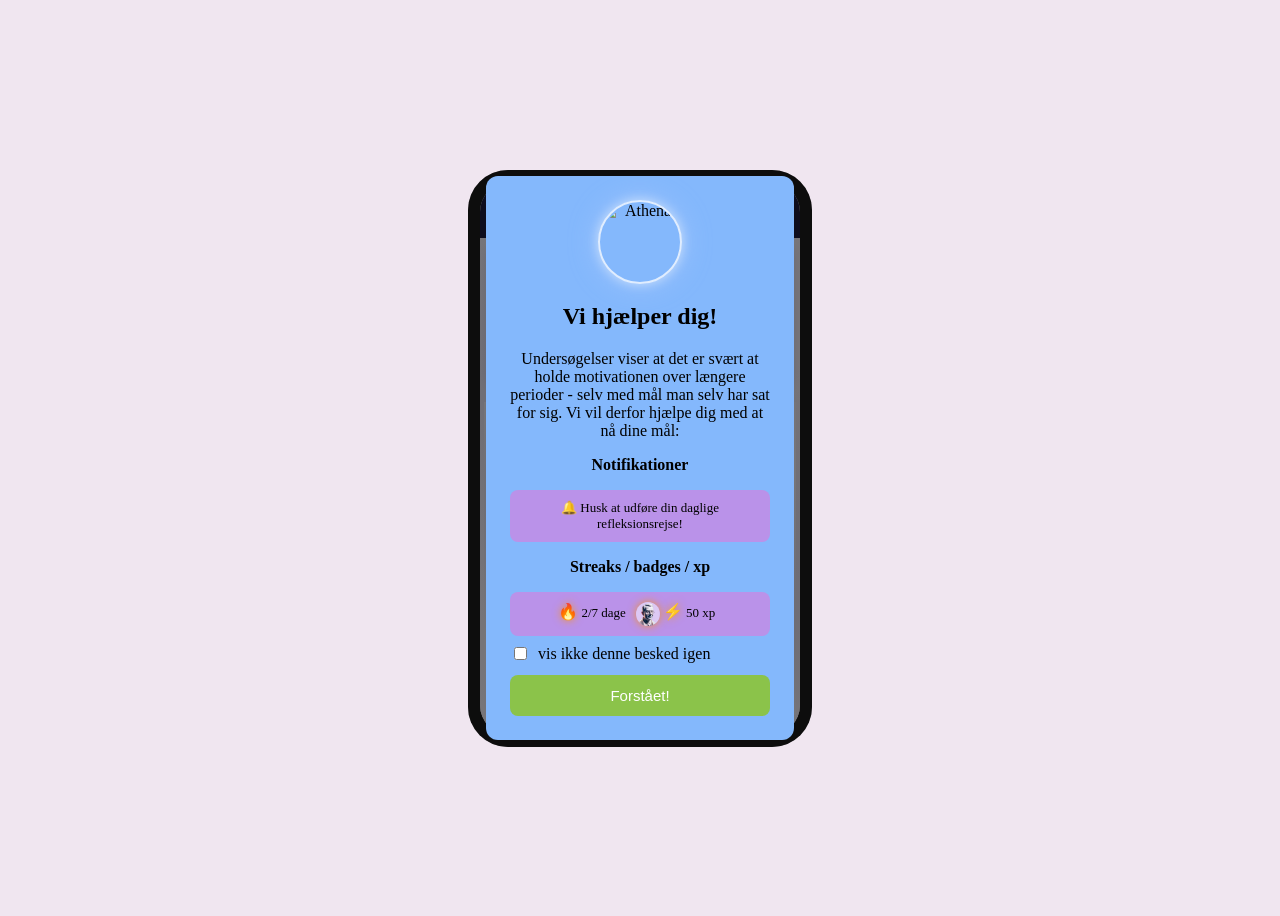
==== commit b8122c8f: "Update index.html" ====
--- a/index.html
+++ b/index.html
@@ -1,433 +1,986 @@
-<!DOCTYPE html> <!-- Fortæller browseren: "dette er et HTML dokument" -->
-<html lang="en"> <!-- Starter hele siden — lang="en" siger sproget er engelsk -->
-
-  <head> <!-- Alt herinde er usynligt for brugeren — opsætning og regler -->
-    <meta charset="UTF-8"> <!-- Tillader æ ø å og andre specialtegn -->
-    <title>Reflectionjourney</title> <!-- Det der vises i browserens fane øverst -->
-
-  <style> /* Her begynder CSS — vi skifter sprog fra HTML til CSS, CSS hjælper os med at style siden */
-      body {
-      background: #f0e6f0; /* sætter baggrundsfarve */
-      font-family: Georgia, serif; /* sætter skrifttype */
-      display: flex; /* sætter layout til "flexbox" — gør det nemt at centrere indholdet */
-      justify-content: center; /* centrer vandret */
-      align-items: center; /* centrer lodret */
-      min-height: 100vh; /* giv siden en mindste-højde på hele skærmhøjden */
-      } /*body-blokken slutter her */
-
-    .telefon { /* punktum foran = "find alt med class='telefon'" .navn = find class */
-      background: #1a1a1a;  /* mørk baggrund — næsten sort */
-      width: 320px;         /* bredde — ca. som en mobilskærm */
-      border-radius: 40px;  /* runde hjørner — jo højere tal, jo rundere */
-      padding: 12px;        /* luft mellem kanten og indholdet indeni */
-      min-height: 560px;    /* NY: giv boksen en mindste-højde */
-      } /* telefon-blokken slutter her */
-
-    .skaerm {           /* tilføjes her — efter .telefon */
-      background: rgb(255, 255, 255); /* hvid baggrund */
-      border-radius: 30px; /* runde hjørner — lidt mindre end telefonen for at skabe en "skærm" effekt */
-      overflow: hidden;   /* skjuler indhold, der overskrider boksen */
-      min-height: 560px; /* NY: giv skærmen samme mindste-højde som telefonen for at sikre den fylder hele pladsen */
-      width: 100%;     /* NY: lad skærmen fylde hele bredden af telefonen, så den automatisk tilpasser sig telefonens bredde */
+	<!DOCTYPE html> <!-- Fortæller browseren: "dette er et HTML dokument" -->
+		<html lang="dk"> <!-- Starter hele siden — lang="dk" siger sproget er dansk -->
+
+	  <head> <!-- Alt herinde er usynligt for brugeren — opsætning og regler -->
+		  <meta charset="UTF-8"> <!-- Tillader æ ø å og andre specialtegn -->
+		  <meta name="viewport" content="width=device-width, initial-scale=1" />
+		  <title>Reflektionsrejser</title> <!-- Det der vises i browserens fane øverst -->
+		  <link rel="stylesheet" href="styles.css"> <!-- Henter CSS fra ekstern fil: styles.css -->
+	  </head> <!-- head-sektionen slutter her -->
+
+		<body> <!-- Alt herinde vises på siderne -->
+
+		<!-- Musikken starter lydløs -->
+			<!-- første lydklip -->
+			<audio id="baggrunds-musik" loop muted>
+			<source src="music.mp3" type="audio/mpeg">
+	    </audio>
+			<!-- andet lydklip -->
+			<audio id="lydeffekt" loop muted>
+			<source src="fx.mp3" type="audio/mpeg">
+			</audio>
+		<!-- ========== SIDE 1: overblik ========== -->
+		<div class="telefon">
+
+			<!-- ===== DISCLAIMER MODAL ===== -->
+		<div id="disclaimer">
+	      <div id="disclaimer-kort">        <!-- kortet starter -->
+				<img src="athena.webp" class="disclaimer-athena" alt="Athena">
+	          <h2>Vi hjælper dig!</h2>
+	          <p>Undersøgelser viser at det er svært at holde motivationen
+				over længere perioder - selv med mål man selv har sat for sig.
+				Vi vil derfor hjælpe dig med at nå dine mål:</p>
+	          <p><strong>Notifikationer</strong></p>
+	          <div class="disclaimer-boks"> <!-- boks 1 -->
+	            🔔 Husk at udføre din daglige refleksionsrejse!
+	          </div>                         <!-- boks 1 slutter -->
+
+	          <p><strong>Streaks / badges / xp</strong></p>
+	          <div class="disclaimer-boks"> <!-- boks 2 -->
+	            <span class=glowing>🔥</span> 2/7 dage &nbsp;
+				<img src="sartre.webp" class="disclaimer-badge" style="width:24px; height:24px;" alt="Sartre">
+				<span class=glowing>⚡</span> 50 xp &nbsp;
+	          </div>                         <!-- boks 2 slutter -->
+
+	      <!-- afkrydsningsfelt -->
+	        <div style="display: flex; align-items: center; gap: 8px;">
+	            <input type="checkbox" id="vis-ikke-igen">
+	            <label for="vis-ikke-igen">vis ikke denne besked igen</label>
+	        </div>
+
+	        <!-- knap -->
+	        <button onclick="skiftTilSide(1)" class="disclaimer-knap">Forstået!</button>
+
+	    </div> <!-- kort slutter -->
+	</div> <!-- disclaimer slutter -->
+
+			<!-- Notifikationsboks -->
+			<div class="notifikation" id="notifikation">
+				<span class="notif-ikon">🔔</span>
+				<div>
+					<p style="font-weight: bold;">Reflektionsrejse</p>
+					<p>Husk at reflektere i dag — din streak er i fare</p>
+				</div>
+			</div>
+
+			<!-- Skærm / side 1 -->
+			<div class="skaerm" id="side1">
+
+				<!-- Mørk top-sektion -->
+				<div class="top-del">
+					<p class="top-del-titel" style="padding: 10px">Reflektionsrejser</p>
+				</div>
+
+				<!-- Lys bund-sektion -->
+				<div class="bund-del">
+					<!-- ===== PRÆSTATIONSOVERSIGT ===== -->
+					<div class="praestations-kort" onclick="skiftTilSide(12)">
+						<p class="praestations-titel">Præstationsoversigt</p>
+						<div class="praestations-række">
+							<!-- Streak -->
+							<div class="praestations-boks streak-boks">
+								<span style="font-size: 20px;">🔥</span>
+								<div>
+									<p class="praestations-label">Streak</p>
+									<p class="praestations-værdi" id="oversigt-streak">3 dage</p>
+								</div>
+							</div>
+							<!-- Seneste præstation -->
+							<div class="praestations-boks seneste-boks">
+								<img id="oversigt-filosof-img" src="image(1).webp"
+								     style="width:56px;height:56px;border-radius:50%;object-fit:cover;flex-shrink:0;">
+								<div style="flex:1;min-width:0;">
+									<p class="praestations-label">Seneste præstation</p>
+									<p class="praestations-rejse" id="oversigt-rejse-navn">Find din karrierevej</p>
+									<div class="praestations-bar">
+										<div class="praestations-fill" id="oversigt-bar" style="width: 43%;"></div>
+									</div>
+									<p class="praestations-dage" id="oversigt-dage">3/7 dage</p>
+								</div>
+							</div>
+						</div>
+					</div>
+
+						<!-- Række med karrierekort -->
+						<div class="career">
+						<div class="rejse-kort" onclick="skiftTilSide(20)">
+							<img src="image(1).webp" alt="Række med mennesker af forskellig profession">
+							<div class="progress-bar">
+								<!-- width styrer hvor meget af stregen der er fyldt (fx 50% eller 100%) -->
+								<div class="progress-fill" style="width: 43%">
+								</div>
+								<span>3/7 dage fuldført</span>
+							</div>
+							<p class="kort-titel">Find din karrierevej</p>
+						</div>
+
+						<div class="rejse-kort" onclick="skiftTilSide(30)">
+							<img src="image(2).webp" alt="Ung kvinde tegner drømmende billede på tablet">
+							<div class="progress-bar">
+								<div class="progress-fill" style="width: 0"></div>
+								<span>0/7 dage fuldført</span>
+							</div>
+							<p class="kort-titel">Hvordan du bruger teknologi fornuftigt</p>
+						</div>
+
+					</div> <!-- /career -->
+
+				</div> <!-- /bund-del -->
+
+			</div> <!-- /side 1 -->
+
+			<!-- ========== SIDE 12: Præstationsoversigt ========== -->
+					<div class="side2" id="side12">
+
+    					<div class="top-del" style="justify-content: center;">
+        					<button onclick="skiftTilSide(1)" 
+                			style="padding: 17px; position: absolute; top: 10px; left: 10px;
+                       		background: none; border: none; color: white;
+                       		font-size: 20px; cursor: pointer;">←</button>
+        					<p class="top-del-titel" style="padding: 10px">Din fremgang</p>
+    						</div>
+    				<div class="bund-del">
+						<div class="rejse-kort">
+    						<div class="tre-cirkler">
+
+        					<!-- Cirkel 1: Rejsen -->
+        					<div class="cirkel-boks">
+            					<img src="image(1).webp" class="cirkel-img" alt="Find din karrierevej">
+           						<div class="lille-bar">
+                				<div class="lille-fill" style="width: 43%"></div>
+            					</div>
+            					<p class="cirkel-tekst">3/7 dage</p>
+        					</div>
+							<!-- Cirkel 2: Filosof -->
+        					<div class="cirkel-boks">
+            					<img src="sartre.webp" class="cirkel-img">
+            					<div class="lille-bar">
+                				<div class="lille-fill" style="width: 14%"></div>
+            					</div>
+            					<p class="cirkel-tekst">1/7 samtaler</p>
+        					</div>
+							<!-- Cirkel 3: Streak -->
+        					<div class="cirkel-boks">
+            					<img src="flame.jpg" class="cirkel-img">
+            					<p class="cirkel-tekst">Streak 3 dage</p>
+        						</div>
+    						</div> <!-- slut: tre-cirkler -->
+							<!-- Rejsens navn -->
+    						<p class="praestations-rejse-titel">Find din karrierevej</p>
+							<!-- Knap -->
+    						<button class="se-samtaler-knap">Se samtaler</button>
+
+							</div> <!-- slut: praestations-kort-ny -->
+
+					<!-- Teknologi — ikke startet -->
+					<div class="rejse-kort">
+  						<img src="image(2).webp" alt="Teknologi">
+    					<div class="progress-bar">
+        				<div class="progress-fill" style="width: 0"></div>
+        				<span>0/7 dage fuldført</span>
+    				</div>
+    					<p class="kort-titel">Teknologi</p>
+					</div>    				</div>
+
+					</div>
+
+					<!-- side 20 -->
+
+					<!-- karrierevej-intro -->
+			
+					<div class="side2" id="side20">
+
+    					<!-- topdel -->
+    				<div class="top-del" style="position: relative">
+    				<button onclick="skiftTilSide(1)" 
+            		style="padding: 5px; position: absolute; top: 10px; left: 10px;
+                   background: none; border: none; color: white;
+                   font-size: 20px; cursor: pointer;">←</button>
+    					<p class="top-del-titel" style="padding: 10px">Din rejse</p>
+					</div>
+					
+
+   						 <!-- bunddel -->
+    				<div class="bund-del">
+
+       				 <!-- Boks 1: Mål med rejsen -->
+        			<div class="rejse-kort">
+    				<img src="image(1).webp" alt="Mennesker af forskellig profession">
+    					<p style="padding: 10px;">7 dages filosofisk rejse ind i spørgsmålet: Hvad skal jeg bruge mit liv på?</p>
+					</div>
+			
+
+        			<!-- Boks 2: Filosof + spørgsmål -->
+        			<div class="card">
+
+            		<!-- Mørk top med filosof -->
+            		<div class="filosof-top">
+                		<div class="filosof-header">
+                    	<img src="sartre.webp" alt="Jean-Paul Sartre" class="filosof-img">
+                    	<div class="filosof-info">
+                        	<p style="color: #AFA9EC;">Eksistentialisme</p>
+                        	<p style="color: #AFA9EC;">(1905-1980) · Fransk filosof</p>
+                    	</div>
+                	</div>
+            		</div>
+
+            		<!-- Hvid bund med spørgsmål -->
+            			<p style="color: black; font-size: 12px;">I dag hjælper Sartre dig med at undersøge: Har du valgt din vej — eller er du bare havnet her?</p>
+
+        			</div>
+
+        		<!-- Knap videre -->
+        <button class="knap" onclick="skiftTilSide(21)">Forsæt rejse →</button>
+
+    				</div>
+
+</div>
+			<!-- teknologi-intro -->
+			<div class="side2" id="side30">
+
+    			<!-- topdel -->
+    			<div class="top-del" style="position: relative">
+        		<button onclick="skiftTilSide(1)"
+                style="padding: 5px; position: absolute; top: 10px; left: 10px;
+                       background: none; border: none; color: white;
+                       font-size: 20px; cursor: pointer;">←</button>
+        			<p class="top-del-titel" style="padding: 10px">Din rejse</p>
+    			</div>
+
+    			<!-- bunddel -->
+    	<div class="bund-del">
+
+        		<!-- Boks 1: Billede + beskrivelse -->
+        	<div class="rejse-kort">
+            	<img src="image(2).webp" alt="Teknologi rejse">
+            	<p style="padding: 10px;">7 dages filosofisk rejse ind i spørgsmålet: Former teknologien dig — eller former du den?</p>
+        	</div>
+
+        		<!-- Boks 2: Filosof + spørgsmål -->
+        	<div class="card">
+
+            	<!-- Mørk top med Heidegger -->
+            	<div class="filosof-top">
+                	<div class="filosof-header">
+                    	<img src="heidegger.webp" alt="Martin Heidegger" class="filosof-img">
+                    	<div class="filosof-info">
+                        	<p style="color: #AFA9EC;">"The Seeker of Being"</p>
+                        	<p style="color: #AFA9EC;">(1889-1976) · Tysk filosof</p>
+                    	</div>
+                	</div>
+            	</div>
+
+            				<!-- Hvid bund med spørgsmål -->
+            		<p style="color: black; font-size: 12px;">I dag hjælper Heidegger dig med at undersøge: Er et værktøj nogensinde bare et værktøj — eller former det også den person, der bruger det?</p>
+
+        </div>
+
+       				 <!-- Knap videre -->
+       				 <button class="knap" onclick="skiftTilSide(31)">Start din rejse →</button>
+
+    	</div>
+
+	</div>
+					<!-- ========== Side 21 - Spørgsmål - Karrierevej ========== -->
+			<div class="side2" id="side21">
+
+				<!-- top-del -->
+				<div class="top-del" style="justify-content: center; gap: 14px; position: relative;">
+
+	    <button onclick="skiftTilSide(1)"
+	            style="position: absolute; top: 10px; left: 10px;
+	                   background: none; border: none; color: white;
+	                   font-size: 20px; cursor: pointer;">←</button>
+
+	    <p class="top-del-titel">Tid til at reflektere</p>
+
+	    <!-- timer -->
+	    <svg width="60" height="60" viewBox="0 0 140 140" id="timer-svg">
+	        <circle cx="70" cy="70" r="58" fill="none" stroke="rgba(255,255,255,0.12)" stroke-width="8"/>
+	        <circle id="timer-ring"
+	                cx="70" cy="70" r="58" fill="none"
+	                stroke="#AFA9EC" stroke-width="8"
+	                stroke-dasharray="364.4" stroke-dashoffset="0"
+	                stroke-linecap="round"
+	                style="transform: rotate(-90deg); transform-origin: 50% 50%;"/>
+	        <text id="timer-display" x="70" y="78" text-anchor="middle"
+	              font-size="36" font-weight="500" fill="white" font-family="monospace">5:00</text>
+	    </svg>
+				</div>
+				<!-- bund-del -->
+				<div class="bund-del">
+					<!-- spørgsmål -->
+					<p class="spørgsmål">Vælger du din vej, eller lader du vejen vælge dig?</p>
+					<p class="underspørgsmål">Mange mennesker når frem til en karriere ikke gennem et bevidst valg, men gennem en række små givne faktorer: hvad deres forældre forventede, hvad deres karakterer tillod, hvad deres venner lavede.<br>
+						Spørgsmålet er, om der er forskel på en vej, du trådte ind på, og en vej, du virkelig valgte.
+						Kan et liv, du er faldet ind i, stadig være et godt liv? Og hvis du fornemmer, at det ikke kan, hvad betyder det så præcist at vælge anderledes nu?
+					</p>
+
+					<!-- tekstboks -->
+					<label for="karriere-svar1"></label><textarea id="karriere-svar1" placeholder="Skriv dine tanker her..."></textarea>
+					<p class="underspørgsmål">Knappen låses op når tiden er gået</p>
+
+					<!-- knap -->
+					<button class="knap" id="karriere-knap" onclick="skiftTilSide(22)"
+					        style="opacity: 0.4; pointer-events: none;">Næste →</button>
+				</div>
+
+			</div>
+
+			<!-- ========== Sartres svar - efter side 21 ========== -->
+			<div class="side2" id="side22">
+
+				<!-- top-del -->
+				<div class="top-del" style="justify-content: center; gap: 10px; padding-bottom: 20px;">
+					<p class="top-del-titel">Jean-Paul Sartre svarer</p>
+				</div>
+
+				<div class="bund-del" style="gap: 16px; overflow-y: auto;" id="sartre-chat">
+
+					<!-- Besked -->
+					<div id="sartre-msg1" style="display:none; flex-direction: column; gap: 10px;">
+						<div style="display: flex; gap: 10px; align-items: flex-start;">
+							<!-- billed -->
+							<img src="sartre.webp" alt="Sartre"
+							     style="width: 40px; height: 40px; border-radius: 50%; object-fit: cover; flex-shrink: 0;">
+							<div>
+								<!-- tekst -->
+								<p style="font-size: 12px; color: #888; margin: 0 0 4px 0;">Jean-Paul Sartre</p>
+								<div class="chat-boble">
+									Du siger, at du ikke ved det. Det accepterer jeg — men kun som et udgangspunkt, ikke som et svar.
+									For ikke-viden er ikke uskyld. Når du ikke ved, om du har valgt din vej, er du allerede midt i et valg: valget om ikke at undersøge det.
+									Eksistensen går forud for essensen. Du er ikke født til noget. Det betyder, at alt det, du kalder "bare sådan det er blevet" — det er dig. Dig, der valgte ikke at vælge.
+									Spørgsmålet er ikke, hvad du <em>ikke</em> ved. Spørgsmålet er: hvad ville du gøre, hvis du rent faktisk troede, at du frit kunne vælge fra i morgen?
+								</div>
+							</div>
+						</div>
+					</div>
+
+					<!-- Typing indicator (vises mens Sartre "skriver") -->
+					<div id="sartre-typing" style="display:none; flex-direction: row; gap: 10px; align-items: flex-start;">
+						<img src="sartre.webp" alt="Sartre"
+						     style="width: 40px; height: 40px; border-radius: 50%; object-fit: cover; flex-shrink: 0;">
+						<div style="background: white; border-radius: 0 16px 16px 16px;
+	                  padding: 14px 18px; box-shadow: 0 1px 4px rgba(0,0,0,0.08);
+	                  display: flex; gap: 5px; align-items: center;">
+							<span class="typing-dot"></span>
+							<span class="typing-dot"></span>
+							<span class="typing-dot"></span>
+						</div>
+					</div>
+
+					<!-- knap -->
+					<button class="knap" id="sartre-knap" onclick="skiftTilSide(35, 'sartre')"
+					        style="display:none; margin-top: 8px;">Fortsæt →</button>
+
+				</div>
+			</div>
+
+	    <!-- ========== SIDE 31: Spørgsmål - Teknologi ========== -->
+			<div class="side2" id="side31">
+				<!-- top-del -->
+				<div class="top-del" style="justify-content: center; gap: 14px; position: relative;">
+	    <button onclick="skiftTilSide(1)"
+	            style="position: absolute; top: 10px; left: 10px;
+	                   background: none; border: none; color: white;
+	                   font-size: 20px; cursor: pointer;">←</button>
+	        <p class="top-del-titel">Tid til at reflektere</p>
+
+					<!-- timer -->
+					<svg width="60" height="60" viewBox="0 0 140 140" id="timer-svg2">
+						<circle cx="70" cy="70" r="58" fill="none" stroke="rgba(255,255,255,0.12)" stroke-width="8"/>
+						<circle id="timer-ring2"
+						        cx="70" cy="70" r="58" fill="none"
+						        stroke="#AFA9EC" stroke-width="8"
+						        stroke-dasharray="364.4" stroke-dashoffset="0"
+						        stroke-linecap="round"
+						        style="transform: rotate(-90deg); transform-origin: 50% 50%;"/>
+						<text id="timer-display2" x="70" y="78" text-anchor="middle"
+						      font-size="36" font-weight="500" fill="white" font-family="monospace">5:00</text>
+					</svg>
+
+				</div>
+
+				<!-- bund-del -->
+				<div class="bund-del" style="gap: 16px; overflow-y: auto; height: 100%; justify-content: flex-start;" >
+					<p class="spørgsmål">Er et værktøj nogensinde bare et værktøj?</p>
+					<p class="underspørgsmål">Vi har en tendens til at tænke på teknologi som neutral, noget der simpelthen gør, hvad vi beder den om.<br>
+						Men en hammer former, hvordan vi griber et søm an, en søgemaskine former, hvad vi synes er værd at vide, og en social platform former, hvem vi tror, vi er i forhold til andre.
+						Spørgsmålet er, om nogen teknologi virkelig er ligeglad med den person, der bruger den.
+						Bærer et værktøj sin designers antagelser i sig? Og hvis ja, hvad betyder det for dig, hver gang du tager et op?
+					</p>
+
+					<!-- tekstboks -->
+					<label for="teknologi-svar1"></label><textarea id="teknologi-svar1" placeholder="Skriv dine tanker her..."></textarea>
+
+					<!-- knap -->
+					<button class="knap" id="teknologi-knap" onclick="skiftTilSide(32)"
+					        style="opacity: 0.4; pointer-events: none;">Næste →</button>
+				</div> <!-- /bund-del -->
+
+			</div> <!-- /side2 -->
+
+			<!-- SIDE 3.2 — Heidegger -->
+			<div class="side2" id="side32">
+
+				<!-- top-del -->
+				<div class="top-del" style="justify-content: center; gap: 10px; padding-bottom: 20px;">
+					<p class="top-del-titel">Martin Heidegger svarer</p>
+				</div>
+
+				<div class="bund-del" style="gap: 16px; overflow-y: auto;" id="Heidegger-chat">
+
+					<!-- Besked -->
+					<div id="heidegger-msg1" style="display:none; flex-direction: column; gap: 10px;">
+						<div style="display: flex; gap: 10px; align-items: flex-start;">
+							<!-- billed -->
+							<img src="heidegger.webp" alt="Heidegger"
+							     style="width: 40px; height: 40px; border-radius: 50%; object-fit: cover; flex-shrink: 0;">
+							<!-- tekst -->
+							<div>
+								<p style="font-size: 12px; color: #888; margin: 0 0 4px 0;">Martin Heidegger</p>
+								<div class="chat-boble">
+									Du siger, at du ikke ved det. Det accepterer jeg — men kun som et udgangspunkt, ikke som et svar.
+									For ikke-viden er ikke uskyld. Når du ikke ved, om du har valgt din vej, er du allerede midt i et valg: valget om ikke at undersøge det.
+									Eksistensen går forud for essensen. Du er ikke født til noget. Det betyder, at alt det, du kalder "bare sådan det er blevet" — det er dig. Dig, der valgte ikke at vælge.
+									Spørgsmålet er ikke, hvad du <em>ikke</em> ved. Spørgsmålet er: hvad ville du gøre, hvis du rent faktisk troede, at du frit kunne vælge fra i morgen?
+								</div>
+							</div>
+						</div>
+					</div>
+
+					<!-- typing indicator (viser når Heidegger "skriver") -->
+					<div id="heidegger-typing" style="display:none; flex-direction: row; gap: 10px; align-items: flex-start;">
+						<img src="heidegger.webp" alt="Heidegger"
+						     style="width: 40px; height: 40px; border-radius: 50%; object-fit: cover; flex-shrink: 0;">
+						<div style="background: white; border-radius: 0 16px 16px 16px;
+	                  padding: 14px 18px; box-shadow: 0 1px 4px rgba(0,0,0,0.08);
+	                  display: flex; gap: 5px; align-items: center;">
+							<span class="typing-dot"></span>
+							<span class="typing-dot"></span>
+							<span class="typing-dot"></span>
+						</div>
+					</div>
+
+					<!-- knap -->
+					<button class="knap" id="heidegger-knap" onclick="skiftTilSide(35, 'heidegger')"
+					        style="display:none; margin-top: 8px;">Fortsæt →</button>
+
+				</div>
+			</div>
+
+	  <!-- SIDE 3.5 — XP celebration -->
+	<div class="side2" id="side35">
+	  <div class="top-del" style="min-height: 560px; justify-content: center; gap: 16px;">
+	    <div id="konfetti">🎊 🎉 🎊</div>
+	   <p id="mangler-tekst" style="color: rgba(255,255,255,0.6);
+	   font-size: 13px; text-align: center; margin: 0;">
+	</p>
+
+		  <img id="filosof-billede" src=""
+		       style="
+	     width: 120px;
+	     height: 120px;
+	     border-radius: 50%;
+	     object-fit: cover;
+
+	     /* silver glow */
+	     border: 2px solid rgba(255,255,255,0.75);
+	     box-shadow:
+	       0 0 12px rgba(255,255,255,0.55),
+	       0 0 30px rgba(210,220,255,0.35),
+	       0 0 60px rgba(255,255,255,0.18);
+
+	     /* subtle floating rarity feeling */
+	     animation: filosofGlow 2.8s ease-in-out infinite;
+	     "
+		  alt="Billed af filosof">
+
+		  <div id="dag-bar-container" style="display: none; width: 100%;
+      background: rgba(255,255,255,0.15);
+      border-radius: 20px; height: 36px; position: relative;">
+			  <div id="dag-fill" style="width: 0; background: #534AB7;
+       border-radius: 20px; height: 100%; transition: width 1s ease;">
+			  </div>
+			  <p id="dag-tekst" style="position: absolute; top: 50%; left: 50%;
+     transform: translate(-50%, -50%);
+     color: white; font-size: 13px; margin: 0;">1 / 7 dage</p>
+		  </div>
+
+		  <button class="knap" style="margin-top: 20px;" onclick="skiftTilSide(5)">
+			  Fortsæt →
+		  </button>
+	</div> <!-- lukker xp-bar-container -->
+
+
+
+	  </div>
+
+	  <!-- side 5 - Afslutning -->
+			<div class="side2" id="side5">
+				<div class="top-del" style="justify-content: center; gap: 12px;">
+					<p class="top-del-titel">Godt gået!</p>
+					<div class="avatar-ring">
+						<svg width="100" height="100" viewBox="0 0 100 100">
+							<circle cx="50" cy="50" r="46" fill="none" stroke="rgba(175,169,236,0.2)" stroke-width="4"/>
+							<circle id="side5-ring"
+							        cx="50" cy="50" r="46" fill="none"
+							        stroke="#AFA9EC" stroke-width="4"
+							        stroke-dasharray="289" stroke-dashoffset="289"
+							        stroke-linecap="round"
+							        style="transform:rotate(-90deg);transform-origin:50% 50%;transition:stroke-dashoffset 1.2s cubic-bezier(.4,0,.2,1)"/>
+						</svg>
+						<img id="side5-rejse" src="" alt="Billed af rejse">
+					</div>
+				</div>
+
+				<div class="bund-del">
+					<!-- Streak + Filosof -->
+					<div class="stat-row">
+						<div class="stat-tile" id="side5-streak-tile">
+							<p class="stat-label">Streak</p>
+							<div class="streak-count">
+								<span class="flame-icon">🔥</span>
+								<span class="streak-number" id="streak-nummer">0</span>
+							</div>
+							<p class="stat-sub" id="streak-tekst">0 dage i træk</p>
+						</div>
+						<div class="stat-tile" id="side5-filosof-tile">
+							<p class="stat-label">Dagens tænker</p>
+							<img id="side5-filosof-lille" src="" alt="Tænker"
+							     style="width:40px;height:40px;border-radius:50%;object-fit:cover;">
+							<p class="stat-sub" id="side5-filosof-navn"></p>
+						</div>
+					</div>
+
+					<!-- Fremgang -->
+					<div class="progress-card" id="side5-progress-card">
+						<div class="prog-header">
+							<p class="prog-title" id="journey-title"></p>
+							<p class="prog-days" id="side5-dage">0/7 dage</p>
+						</div>
+						<div class="prog-track">
+							<div class="prog-fill" id="side5-bar"></div>
+						</div>
+					</div>
+
+					<!-- Dit svar -->
+					<div id="side5-svar" class="card">
+						<p class="q">Dit svar</p>
+						<p id="vis-svar" class="a"></p>
+					</div>
+
+					<button class="knap" id="side5-knap" onclick="skiftTilSide(6)">Vis badges →</button>
+				</div>
+			</div>
+			<!-- side 6 - afslutning-->
+			<div class="side2" id="side6">
+				<div class="top-del" style="justify-content: center; gap: 14px;">
+					<p class="top-del-titel" style="padding: 10px">Badges</p>
+				</div>
+				<div class="bund-del" style="overflow-y: auto; gap: 20px;">
+
+					<!-- KATEGORI 1: Reflektionsrejser -->
+					<div class="badge-kategori">
+						<p class="badge-kategori-titel">Reflektionsrejser</p>
+						<div class="badge-grid-ny">
+
+							<div class="badge-item" data-name="Find din karrierevej">
+								<div class="locked-image badge-slot"><img src="image(1).webp" alt="Karrierevej"></div>
+								<div class="badge-progress-bar"><div class="badge-progress-fill" id="badge-karriere-fill" style="width: 0"></div></div>
+								<p class="badge-progress-tekst" id="badge-karriere-tekst">0/7 dage</p>
+							</div>
+
+							<div class="badge-item" data-name="Hvordan du bruger teknologi fornuftigt">
+								<div class="locked-image badge-slot"><img src="image(2).webp" alt="Teknologi"></div>
+								<div class="badge-progress-bar"><div class="badge-progress-fill" id="badge-teknologi-fill" style="width: 0"></div></div>
+								<p class="badge-progress-tekst" id="badge-teknologi-tekst">0/7 dage</p>
+							</div>
+
+							<div class="badge-item">
+								<div class="badge-slot tom"></div>
+								<div class="badge-progress-bar"><div class="badge-progress-fill" style="width: 0"></div></div>
+								<p class="badge-progress-tekst">0/7 dage</p>
+							</div>
+
+							<div class="badge-item">
+								<div class="badge-slot tom"></div>
+								<div class="badge-progress-bar"><div class="badge-progress-fill" style="width: 0"></div></div>
+								<p class="badge-progress-tekst">0/7 dage</p>
+							</div>
+
+							<div class="badge-item">
+								<div class="badge-slot tom"></div>
+								<div class="badge-progress-bar"><div class="badge-progress-fill" style="width: 0"></div></div>
+								<p class="badge-progress-tekst">0/7 dage</p>
+							</div>
+
+							<div class="badge-item">
+								<div class="badge-slot tom"></div>
+								<div class="badge-progress-bar"><div class="badge-progress-fill" style="width: 0"></div></div>
+								<p class="badge-progress-tekst">0/7 dage</p>
+							</div>
+
+						</div>
+					</div>
+
+					<!-- KATEGORI 2: Tænkere -->
+					<div class="badge-kategori">
+						<p class="badge-kategori-titel">Tænkere</p>
+						<div class="badge-grid-ny">
+
+							<div class="badge-item" data-name="Aristoteles">
+								<div class="locked-image badge-slot"><img src="aristoteles.webp" alt="Aristoteles"></div>
+								<div class="badge-progress-bar"><div class="badge-progress-fill" style="width: 0"></div></div>
+								<p class="badge-progress-tekst">0/7 samtaler</p>
+							</div>
+
+							<div class="badge-item" data-name="Confucius">
+								<div class="locked-image badge-slot"><img src="confucius.webp" alt="Confucius"></div>
+								<div class="badge-progress-bar"><div class="badge-progress-fill" style="width: 0"></div></div>
+								<p class="badge-progress-tekst">0/7 samtaler</p>
+							</div>
+
+							<div class="badge-item" data-name="Foucault">
+								<div class="locked-image badge-slot"><img src="foucault.webp" alt="Foucault"></div>
+								<div class="badge-progress-bar"><div class="badge-progress-fill" style="width: 14.286%"></div></div>
+								<p class="badge-progress-tekst">1/7 samtaler</p>
+							</div>
+
+							<div class="badge-item" data-name="Heidegger">
+								<div class="locked-image badge-slot"><img src="heidegger.webp" alt="Heidegger"></div>
+								<div class="badge-progress-bar"><div class="badge-progress-fill" id="badge-heidegger-fill" style="width: 0"></div></div>
+								<p class="badge-progress-tekst" id="badge-heidegger-tekst">0/7 samtaler</p>
+							</div>
+
+							<div class="badge-item" data-name="Kant">
+								<div class="locked-image badge-slot"><img src="kant.webp" alt="Kant"></div>
+								<div class="badge-progress-bar"><div class="badge-progress-fill" style="width: 0"></div></div>
+								<p class="badge-progress-tekst">0/7 samtaler</p>
+							</div>
+
+							<div class="badge-item" data-name="Sartre">
+								<div class="locked-image badge-slot"><img src="sartre.webp" alt="Sartre"></div>
+								<div class="badge-progress-bar"><div class="badge-progress-fill" id="badge-sartre-fill" style="width: 0"></div></div>
+								<p class="badge-progress-tekst" id="badge-sartre-tekst">0/7 samtaler</p>
+							</div>
+
+							<div class="badge-item" data-name="Platon">
+								<div class="locked-image badge-slot"><img src="platon.webp" alt="Platon"></div>
+								<div class="badge-progress-bar"><div class="badge-progress-fill" style="width: 0"></div></div>
+								<p class="badge-progress-tekst">0/7 samtaler</p>
+							</div>
+
+							<div class="badge-item" data-name="Sokrates">
+								<div class="locked-image badge-slot"><img src="sokrates.webp" alt="Sokrates"></div>
+								<div class="badge-progress-bar"><div class="badge-progress-fill" style="width: 14.286%"></div></div>
+								<p class="badge-progress-tekst">1/7 samtaler</p>
+							</div>
+
+							<div class="badge-item" data-name="Kierkegaard">
+								<div class="locked-image badge-slot"><img src="kierkegaard.webp" alt="Kierkegaard"></div>
+								<div class="badge-progress-bar"><div class="badge-progress-fill" style="width: 0"></div></div>
+								<p class="badge-progress-tekst">0/7 samtaler</p>
+							</div>
+
+						</div>
+					</div>
+
+				</div>
+			</div>
+		</div> <!-- telefon -->
+
+	  <script>                        <!-- NY: JavaScript starter her -->
+	  let sartreSamtaler = 0;
+	  let heideggerSamtaler = 0;
+	  let karriereDage = 3;
+	  let teknologiDage = 0;
+    let streakDage = 3;
+	  let aktivFilosof = '';  // husker hvilken filosof
+	  let aktivDage = 3;      // husker antal dage
+	  let aktivRejse = '';
+
+	function skiftTilSide(nummer, filosof)                                               // Lav en funktion der hedder "skiftTilSide" "nummer" er det tal vi sender med — fx skiftTilSide(2) sender tallet 2
+	{
+	    const musik = document.getElementById('baggrunds-musik');
+	    const lydeffekt = document.getElementById('lydeffekt');
+	  document.getElementById('disclaimer').style.display = 'none';
+	  document.getElementById('side1').style.display = 'none';
+	  document.getElementById('side12').style.display = 'none';
+	  document.getElementById('side20').style.display = 'none';
+	  document.getElementById('side30').style.display = 'none';
+	  document.getElementById('side21').style.display = 'none';
+	  document.getElementById('side22').style.display = 'none';
+	  document.getElementById('side31').style.display = 'none';
+	  document.getElementById('side32').style.display = 'none';
+	  document.getElementById('side35').style.display = 'none';
+	  document.getElementById('side5').style.display = 'none';
+	  document.getElementById('side6').style.display = 'none';
+	  
+	  
+
+	if (nummer === 20 || nummer === 30) {   // når man klikker et rejsekort
+
+	    musik.muted = false;  // slå lyden til
+	    musik.play();         // start afspilning
+	}
+
+	  if (nummer === 22) {
+	        startSartreChat(); // starter SartreChat funktionen når den går til side 22
+	        sartreSamtaler += 1;
+	        karriereDage += 1;
+        streakDage += 1;  //
+	        aktivRejse = 'Find din karrierevej';
+
+	    }
+
+	    if (nummer === 32) {
+	        startHeideggerChat(); // starter Heidegger funktionen når den går til side 32
+	        heideggerSamtaler += 1;
+	        teknologiDage += 1;
+          streakDage += 1;
+          aktivRejse = 'Hvordan du bruger teknologi fornuftigt';
+
+	    }
+
+	    if (nummer === 21 && !karriereTimerStartet) {
+	        karriereTimerStartet = true;
+	        startTimer('timer-ring', 'timer-display', 'karriere-knap', 'timer-hint');
+	    }
+
+	    if (nummer === 31 && !teknologiTimerStartet) {
+	    teknologiTimerStartet = true;
+	    startTimer('timer-ring2', 'timer-display2', 'teknologi-knap', 'timer-hint2');
+	}
+
+	    if (nummer === 35) {
+	        musik.pause();
+	        lydeffekt.muted = false;  // slå lyden til
+	        lydeffekt.play();         // start afspilning
+	    }
+
+      if (nummer === 5) {
+          document.getElementById('journey-title').textContent = aktivRejse;
+          const dageTal = aktivFilosof === 'sartre' ? karriereDage : teknologiDage;
+          const pct = dageTal / 7;
+          document.getElementById('side5-dage').textContent = dageTal + '/7 dage';
+          const rejseBilled = aktivRejse === 'Find din karrierevej' ? 'image(1)' : 'image(2)';
+          document.getElementById('side5-rejse').src = rejseBilled + '.webp';
+          document.getElementById('side5-filosof-lille').src = aktivFilosof + '.webp';
+          document.getElementById('side5-filosof-navn').textContent =
+              aktivFilosof === 'sartre' ? 'Jean-Paul Sartre' : 'Martin Heidegger';
+
+          if (aktivFilosof === 'sartre') {
+              document.getElementById('vis-svar').textContent = document.getElementById('karriere-svar1').value;
+          } else {
+              document.getElementById('vis-svar').textContent = document.getElementById('teknologi-svar1').value;
+          }
+
+          document.getElementById('streak-tekst').textContent = streakDage + ' dage i træk';
+
+          // Reset animation state
+          document.getElementById('side5-streak-tile').classList.remove('show');
+          document.getElementById('side5-filosof-tile').classList.remove('show');
+          document.getElementById('side5-progress-card').classList.remove('show');
+          document.getElementById('side5-svar').classList.remove('show');
+          document.getElementById('side5-knap').classList.remove('show');
+          document.getElementById('side5-bar').style.width = '0';
+          document.getElementById('side5-ring').style.strokeDashoffset = '289';
+          document.getElementById('streak-nummer').classList.remove('show');
+
+
+          // Staggered reveal
+          setTimeout(function() {
+              document.getElementById('side5-streak-tile').classList.add('show');
+              document.getElementById('side5-filosof-tile').classList.add('show');
+
+              document.getElementById('streak-nummer').textContent = streakDage;
+              document.getElementById('streak-nummer').classList.add('show');
+          }, 300);
+
+          setTimeout(function() {
+              document.getElementById('side5-progress-card').classList.add('show');
+              setTimeout(function() {
+                  document.getElementById('side5-bar').style.width = (pct * 100) + '%';
+                  document.getElementById('side5-ring').style.strokeDashoffset = (289 * (1 - pct)).toString();
+              }, 150);
+          }, 700);
+
+          setTimeout(function() {
+              document.getElementById('side5-svar').classList.add('show');
+          }, 1000);
+
+          setTimeout(function() {
+              document.getElementById('side5-knap').classList.add('show');
+          }, 1300);
       }
-
-    .top-del {
-      background: #1C1A3A;  /* mørk lilla — næsten sort */
-      padding: 24px 20px;   /* luft indeni — 24px top/bund, 20px venstre/højre */
-      display: flex;          /* gør jeg kan rykke rundt på elementer */
-      flex-direction: column; /* NY: stable elementer lodret */
-      align-items: center;    /* NY: centrer vandret */
-      }
-
-    .bund-del {
-      background: #faf9f7;  /* næsten hvid */
-      padding: 20px;        /* luft indeni */
-      display: flex;          /* NY: tænd for arrangøren */
-      flex-direction: column; /* NY: stable elementer lodret */
-      min-height: 400px;      /* NY: giv den noget højde at arbejde med */
+	    if (nummer === 6) {
+	        // opdaterer fremskridt på de badges der er interagerbare
+	            document.getElementById('badge-sartre-fill').style.width = (sartreSamtaler / 7 * 100) + '%';
+	            document.getElementById('badge-sartre-tekst').textContent = sartreSamtaler + '/7 samtaler';
+
+	            document.getElementById('badge-heidegger-fill').style.width = (heideggerSamtaler / 7 * 100) + '%';
+	            document.getElementById('badge-heidegger-tekst').textContent = heideggerSamtaler + '/7 samtaler';
+
+	            document.getElementById('badge-karriere-fill').style.width = (karriereDage / 7 * 100) + '%';
+	            document.getElementById('badge-karriere-tekst').textContent = karriereDage + '/7 dage';
+
+	            document.getElementById('badge-teknologi-fill').style.width = (teknologiDage / 7 * 100) + '%';
+	            document.getElementById('badge-teknologi-tekst').textContent = teknologiDage + '/7 dage';
+	    }
+
+	  // Skjul ALLE sider, ryd bordet fuldstændigt, hver gang vi skifter side: None - gør den usynlig
+
+	  document.getElementById('side' + nummer).style.display = 'flex';
+	  if (nummer === 35 && filosof) {  // Hvis vi går til side 35 OG der er en filosof med
+	    const billede = document.getElementById('filosof-billede');
+	    billede.src = filosof + '.webp';  // fx 'sartre' + '.webp' = 'sartre.webp'
+
+	aktivFilosof = filosof;           // gem filosof
+        aktivDage = filosof === 'sartre' ? karriereDage : teknologiDage;
+	      const navn = filosof === 'sartre' ? 'Sartre' : 'Heidegger';
+	      const samtalerTal = filosof === 'sartre' ? sartreSamtaler : heideggerSamtaler;
+	      const samtalerMangler = 7 - samtalerTal;
+	      document.getElementById('mangler-tekst').textContent =
+	          'Du har haft ' + samtalerTal + '/7 samtaler med ' + navn +
+	          ' — ' + samtalerMangler + ' tilbage for at låse badget op';
+
+        setTimeout(function() {
+            const dagTal = filosof === 'sartre' ? sartreSamtaler : heideggerSamtaler;
+            document.getElementById('dag-bar-container').style.display = 'block';
+            setTimeout(function() {
+
+                setTimeout(function() {
+                    const bredde = (dagTal / 7) * 100;
+                    document.getElementById('dag-fill').style.width = bredde + '%';
+                    document.getElementById('dag-tekst').textContent = dagTal + ' / 7 dage';
+                }, 100);
+            }, 1500);
+        }, 0);
     }
-
-    .notifikation {
-      background: rgba(255,255,255,0.10); /* gennemsigtig hvid baggrund */
-      border-radius: 10px;                /* runde hjørner */
-      padding: 9px 12px;                  /* luft indeni */
-      display: flex;                      /* placer klokke og tekst side om side */
-      align-items: center;                /* centrer dem lodret */
-      gap: 10px;                          /* afstand mellem klokke og tekst */
-      width: 100%;                        /* fyld hele bredden */
-      }
-
-      .notifikation p {
-      color: white; /* hvid tekst */
-      margin: 0;    /* fjern automatisk afstand */
-      }
-
-    .dag-numre {
-      display: flex;                    /* side om side */
-      justify-content: space-between;   /* jævn fordeling */
-      width: 100%;                      /* fyld hele bredden */
-      margin-top: 8px;                  /* lidt luft over */
-      box-sizing: border-box;           /* inkluder padding i bredden */
-      padding: 0 4px;                    /* lidt luft på siderne */
-      } 
-
-    .dag-numre span {
-      color: rgba(255,255,255,0.45); /* hvid men kun 0.45 % synlig */
-      font-size: 12px;               /* tekst størrelse */
-      text-align: center;  /* centrer tallet indeni */
-      flex: 1;             /* giv hver span samme bredde */
-      }
-
-    .striber { /* styler beholderen for striberne */
-      display: flex;
-      gap: 5px;        /* afstand mellem striberne */
-      width: 100%;
-      margin-top: 3px; /* tæt på tallene */
-      }
-
-    .stribe { /* styler hver enkelte stribe */
-      flex: 1;                          /* lige bred */
-      height: 4px;                      /* tynd streg */
-      border-radius: 3px;               /* runde ender */
-      background: rgba(255,255,255,0.2); /* usynlig — fremtidige dage */
-      }
-
-    .stribe.aktiv { background: #7F77DD; } /* lilla — gennemført */
-    .stribe.idag  { background: #fff; }    /* hvid — i dag */
-    
-    .ugle {
-      font-size: 40px;   /* stor ugle */
-      text-align: center; /* centrer den */
-      margin: 0;          /* fjern automatisk afstand */
-      }
-
-    .ugle-rad {
-      display: flex;        /* side om side */
-      align-items: center;  /* centrer lodret */
-      justify-content: center; /* centrer vandret */
-      gap: 10px;            /* afstand mellem dem */
-      width: 100%;
-      }
-
-    .ugle-rad img {
-      width: 50px;  /* søjlens bredde */
-      }
-    
-    .sojle {
-      font-size: 80px; /* størrelse på templet */
-      }
-
-    .knap {
-      margin-top: auto; /* skub knappen ned mod bunden */
-      background: #534AB7;  /* lilla baggrund */
-      color: #EEEDFE;        /* lys tekst */
-      border: none;          /* fjern browserens standard-kant */
-      border-radius: 12px;   /* runde hjørner */
-      padding: 14px;         /* luft indeni */
-      font-size: 15px;       /* tekststørrelse */
-      width: 100%;           /* fyld hele bredden */
-      }
-
-    .dag-info {
-      text-align: center; /* centrer teksten */
-      margin-top: 12px;   /* luft over */
-      }
-
-    .dag-info p {
-      margin: 0;          /* fjern automatisk afstand */
-      color: #888780;     /* grå tekst */
-      font-size: 13px;    /* lille tekst */
-      }
-
-    .side2 {
-      display: none; /* skjult som standard */
-      color: white;
-      border-radius: 30px;  /* runde hjørner som .skaerm */
-      overflow: hidden;     /* klip indhold der stikker ud */
-      min-height: 560px;    /* samme højde som side 1 */
-      width: 100%; 
-      }
-    
-      textarea {
-      width: 100%;        /* fyld hele bredden */
-      height: 200px;      /* højden — prøv at ændre tallet */
-      box-sizing: border-box; /* padding tæller med i bredden - uden den ville tekstfeltet stikke ud over telefonens kanter fordi padding lægges ovenpå width: 100% */
-     }
-
-    .ild{
-      font-size: 40px;
-        }
-
-    #side5 .bund-del { /* undtagelse: Find bund-del der sider inde i #side5 og gør teksten sort */
-      color: black; /* kun tekst i bund-del på side 5 */
-      }
-
-    .citat {
-      font-style: italic; /* kursiv tekst */
-      color: #5F5E5A;     /* grå farve */
-      }
-
-      .card {
-      background: white;
-      border-radius: 8px;
-      padding: 10px 12px;
-      border-left: 3px solid #534AB7;
-      margin-bottom: 8px;
-      }
-
-    .q {
-      font-size: 11px;
-      color: #888780;
-      margin: 0 0 4px;
-      }
-
-    .a {
-      font-size: 13px;
-      color: #2C2C2A;
-      font-style: italic;
-      margin: 0;
-      }
-
-#side5 .bund-del {
-  overflow-y: scroll;
-  max-height: 350px;
-}
-</style> <!-- Her slutter CSS — vi er tilbage i HTML -->
-
-  </head> <!-- head-sektionen slutter her -->
-
- 
-  <body> <!-- Alt herinde vises på siden -->
-
-<div class="telefon"> <!-- en usynlig boks med navnet "telefon", class = navngivning - div er en usynlig boks står for: division -->
-      
-    <div class="skaerm" id="side1"> <!--id er identifikation -->
-      <div class="top-del"> <!-- NY: mørk top -->
-        <div class="notifikation"> <!-- notifikations-boks -->
-          <span>🔔</span>          <!-- span tager kun den plads det tildeles: klokke — fylder kun ikonets plads -->
-          <div>                    <!-- tekstboks ved siden af klokken -->
-            <p>Husk at reflektere i dag</p>
-            <p>Din streak er i fare</p>
-          </div>
-        </div> <!-- lukker notifikation -->
-        <!-- Dag-numre -->
-        <div class="dag-numre">
-          <span>1</span>
-          <span>2</span>
-          <span>3</span>
-          <span>4</span>
-          <span>5</span>
-          <span>6</span>
-          <span>7</span>
-        </div>
-        <!-- Streak-striber -->
-        <div class="striber">
-          <div class="stribe aktiv"></div>  <!-- gennemført dag -->
-          <div class="stribe aktiv"></div>  <!-- gennemført dag -->
-          <div class="stribe idag"></div>   <!-- dagens dag -->
-          <div class="stribe"></div>        <!-- fremtidig dag -->
-          <div class="stribe"></div>
-          <div class="stribe"></div>
-          <div class="stribe"></div>
-        </div>
-      </div>  <!-- lukker top-del -->
-  
-    
-      <div class="bund-del"> <!-- lys bund -->
-        <div class="ugle-rad"> <!-- en række med søjle, ugle, søjle -->
-          <span class="sojle">🏛️</span>
-          <p class="ugle">🦉</p>
-          <span class="sojle">🏛️</span>
-        </div> <!-- lukker ugle-rad -->
-      
-        <div class="dag-info">
-          <p>Dag 3 af 7 dages rejse</p>
-          <p>Streak 🔥 2 dage</p>
-        </div>
-        <!-- NY: dag og streak info -->
-        <button class="knap" onclick="skiftTilSide(2)">Start dagens refleksion</button> <!-- knap til at starte refleksion, når der klikkes køre funktion skiftTilSide(2) -->
-      </div><!-- lukker bund-del -->
-    
-    </div> <!-- lukker skaerm -->
-
-    <!-- ========== SIDE 2: Spørgsmål ========== -->
-    <div class="side2" id="side2">
-
-    <div class="top-del">
-      <p>Spørgsmål 1 af 3</p>
-      <p>Hvad er det vigtigste for dig og dit fremtidige arbejdsliv?</p>
-    <div class="ugle-rad">
-      <span class="sojle">🏛️</span>
-      <p class="ugle">🦉</p>
-      <span class="sojle">🏛️</span>
-      </div>
-    </div>
-    <div class="bund-del">
-       <textarea id="svar1" placeholder="Skriv dine tanker her..."></textarea>
-      <button class="knap" onclick="skiftTilSide(3)">Næste →</button> <!--  når der klikkes køre funktionen og skifter til side 3: skiftTilSide(3)-->
-    </div>
-    </div>
-
-    <!-- SIDE 3 spørgsmål -->
-  <div class="side2" id="side3">
-  <div class="top-del">
-    <p>Spørgsmål 2 af 3</p>
-    <p>Hvilket job ville du vælge, hvis ingen vidste hvad du valgte?</p>
-    <div class="ugle-rad">
-      <span class="sojle">🏛️</span>
-      <p class="ugle">🦉</p>
-      <span class="sojle">🏛️</span>
-      </div>
-  </div>
-  <div class="bund-del">
-    <textarea id="svar2" placeholder="Skriv dine tanker her..."></textarea>
-    <button class="knap" onclick="skiftTilSide(35)">Næste →</button>
-  </div>
-  </div>
-
-  <!-- SIDE 3.5 — XP celebration -->
-<div class="side2" id="side35">
-  <div class="top-del" style="min-height: 560px; justify-content: center; gap: 16px;">
-    
-    <div id="konfetti">🎊 🎉 🎊</div>
-    
-    <p style="font-size: 60px; margin: 0;">🦉</p>
-    
-    <p style="color: #AFA9EC; font-size: 13px; 
-       letter-spacing: 0.1em; text-transform: uppercase; margin: 0;">
-       Titel optjent
-    </p>
-    
-    <p style="color: white; font-size: 28px; 
-       font-weight: bold; margin: 0;">
-       "Den Ærlige"
-    </p>
-    
-    <p style="color: rgba(255,255,255,0.6); font-size: 13px; 
-       text-align: center; margin: 0; padding: 0 20px;">
-       De færreste stiller sig selv dette spørgsmål
-    </p>
-
-    <div style="background: #534AB7; border-radius: 20px; 
-        padding: 10px 24px; font-size: 22px; 
-        color: white; font-weight: bold;">
-      ⚡ +50 XP
-    </div>
-
-    <button class="knap" style="margin-top: 20px;" 
-        onclick="skiftTilSide(4)">
-      Fortsæt →
-    </button>
-
-  </div>
-</div>
-
-<!-- SIDE 4 spørgsmål -->
-  <div class="side2" id="side4">
-  <div class="top-del">
-    <p>Spørgsmål 3 af 3</p>
-    <p>Hvor vil du gerne være om 10 år?</p>
-    <div class="ugle-rad">
-      <span class="sojle">🏛️</span>
-      <p class="ugle">🦉</p>
-      <span class="sojle">🏛️</span>
-      </div>
-  </div>
-  <div class="bund-del">
-    <textarea id="svar3" placeholder="Skriv dine tanker her..."></textarea>
-    <button class="knap" onclick="skiftTilSide(5)">Næste →</button>
-  </div>
-  </div>
-
-  <!-- side 5 - Afslutning -->
-  <div class="side2" id="side5">
-  <div class="top-del">
-    <p>Godt gået!</p>
-  <div class="dag-numre">
-          <span>1</span>
-          <span>2</span>
-          <span>3</span>
-          <span>4</span>
-          <span>5</span>
-          <span>6</span>
-          <span>7</span>
-          </div>
-  
-          <div class="striber">
-          <div class="stribe aktiv"></div>  <!-- gennemført dag -->
-          <div class="stribe aktiv"></div>  <!-- gennemført dag -->
-          <div class="stribe aktiv"></div>   <!-- gennemført dag -->
-          <div class="stribe"></div>        <!-- fremtidig dag -->
-          <div class="stribe"></div>
-          <div class="stribe"></div>
-          <div class="stribe"></div>
-        </div>
-    <div class="ugle-rad">
-      <span class="sojle">🏛️</span>
-      <p class="ugle">🦉</p>
-      <span class="sojle">🏛️</span>
-      </div>
-  </div>
-  <div class="bund-del">
-    <div class="streak-info">
-    <span>Streak</span>
-    <span class="ild">🔥</span>
-    <span>3 dage</span>
-    </div>
-    
-  <div class="card">
-    <p class="q">Hvad er vigtigst for dig?</p>         <!-- q=question, a=answer, ref=reflection -->
-    <p id="vis-svar1" class="a"></p>
-    </div>
-
-  <div class="card">
-    <p class="q">Hvis ingen vidste hvad du valgte?</p>
-    <p id="vis-svar2" class="a"></p>
-    </div>
-
-  <div class="card">
-    <p class="q">Hvad vil du gerne være om 10 år?</p>
-    <p id="vis-svar3" class="a"></p>
-    </div>
-    <p class="citat">"At kende sig selv er begyndelsen på al visdom" — Aristoteles</p>
-    <p>Husk at fortsætte din rejse i morgen!</p>
-  </div>
-  </div>
-
-</div> <!-- lukker div class="telefon" -->
-
-  <script>                        <!-- NY: JavaScript starter her -->
- let svar1 = '', svar2 = '', svar3 = '';                                    // Variabel: Lav tre tomme lommer, klar til at gemme svar i senere
-
-function skiftTilSide(nummer)                                               // Lav en opskrift (funktion) der hedder "skiftTilSide" "nummer" er det tal vi sender med — fx skiftTilSide(2) sender tallet 2
-{
-  if (nummer === 3) { 
-  svar1 = document.getElementById('svar1').value;                           // Vi forlader side 2, gem svaret fra tekstfeltet i lommen svar1
-  }
-  if (nummer === 4) {
-    svar2 = document.getElementById('svar2').value;                          // Vi forlader side 3,  gem svaret fra tekstfeltet i lommen svar2
-  }
-  if (nummer === 5) {
-    svar3 = document.getElementById('svar3').value;                          // Vi forlader side 4, gem svaret fra tekstfeltet i lommen svar3
-    document.getElementById('vis-svar1').textContent = svar1;                   // Tag det gemte svar1 og vis det på kortet på side 5
-    document.getElementById('vis-svar2').textContent = svar2;
-    document.getElementById('vis-svar3').textContent = svar3;
-    document.getElementById('side35').style.display = 'none';
-                                                                            // Tag alle tre lommer frem og vis indholdet på kortene på side 5
-  }
-
-  document.getElementById('side1').style.display = 'none';
-  document.getElementById('side2').style.display = 'none';
-  document.getElementById('side3').style.display = 'none';
-  document.getElementById('side35').style.display = 'none';
-  document.getElementById('side4').style.display = 'none';
-  document.getElementById('side5').style.display = 'none';                   // Skjul ALLE sider, ryd bordet fuldstændigt, hver gang vi skifter side: None - gør den usynlig   
-
-  document.getElementById('side' + nummer).style.display = 'block';
-}                                                                             // Vis KUN den side vi vil hen til, fx 'side' + 2 = 'side2' - Block gør den synlig
-    
-  </script>                       <!-- JavaScript slutter her -->
-
-  </body> <!-- lukker body -->
-
-</html> <!-- lukker hele siden -->
+	}  // ← funktionen lukker her
+	  // Vis KUN den side vi vil hen til, fx 'side' + 2 = 'side2' - Block gør den synlig
+
+	  // Notifikation animation
+	    window.addEventListener('load', function() {
+	    const notif = document.getElementById('notifikation');
+	    setTimeout(function() {
+	        notif.classList.add('synlig');  // vis notifikationen
+	        pingLyd();                      // spil ping-lyden
+	    }, 3000);
+	    setTimeout(function() { notif.classList.remove('synlig'); }, 7000);
+	    });
+
+	function pingLyd() {
+	    const ctx = new AudioContext();          // musikstudie — selve lydmotoren
+	    const oscillator = ctx.createOscillator(); // genererer selve tonen
+	    const gainNode = ctx.createGain();       // styrer volumen
+	    oscillator.connect(gainNode);            // tone → volumen
+	    gainNode.connect(ctx.destination);       // volumen → højttaler
+	    oscillator.frequency.value = 800;        // tonehøjde i Hz (800 = høj ping-lyd)
+	    gainNode.gain.setValueAtTime(0.3, ctx.currentTime);                        // start ved 30% volumen
+	    gainNode.gain.exponentialRampToValueAtTime(0.001, ctx.currentTime + 0.4); // fade ud over 0.4 sek
+	    oscillator.start(ctx.currentTime);       // start lyden nu
+	    oscillator.stop(ctx.currentTime + 0.4); // stop efter 0.4 sekunder
+	    }
+
+
+	  // TimerK
+	  let karriereTimerStartet = false;
+	  let teknologiTimerStartet = false;  // NY variabel til teknologi
+
+	  function startTimer(ringId, displayId, btnId, hintId) {
+	      const TOTAL = 5 * 60;  // Her can man justere timerens længde / hvornår 'næste'-knappen låser op.
+	      let remaining = TOTAL;
+	      const circumference = 364.4;
+	      const ring = document.getElementById(ringId);
+	      const display = document.getElementById(displayId);
+	      const btn = document.getElementById(btnId);
+	      const hint = document.getElementById(hintId);
+
+	      function fmt(s) {
+	          const m = Math.floor(s / 60);
+	          const sec = s % 60;
+	          return m + ':' + String(sec).padStart(2, '0');
+	      }
+
+	      function tick() {
+	          if (remaining <= 0) {
+	              display.textContent = '0:00';
+	              ring.setAttribute('stroke-dashoffset', circumference.toString());
+	              btn.style.opacity = '1';
+	              btn.style.pointerEvents = 'auto';
+	              if (hint) hint.textContent = 'Klar til at fortsætte ✓';
+	              return;
+	          }
+	          display.textContent = fmt(remaining);
+	          const offset = circumference * (1 - remaining / TOTAL);
+	          ring.setAttribute('stroke-dashoffset', offset.toString());
+	          remaining--;
+	          setTimeout(tick, 1000);
+	      }
+
+	      tick();
+	  }
+
+	  let sartreAnimationStartet = false;
+	  let heideggerAnimationStartet = false;
+
+	  function startSartreChat() {
+	      if (sartreAnimationStartet) return;
+	      sartreAnimationStartet = true;
+
+	      const beskeder = ['sartre-msg1'];
+	      const forsinkelse = [800];
+	      const skrivetid  = [2000];
+
+	      const typing = document.getElementById('sartre-typing');
+
+	      beskeder.forEach(function(id, i) {
+	          setTimeout(function() {
+	              typing.style.display = 'flex';
+	          }, forsinkelse[i]);
+
+	          setTimeout(function() {
+	              typing.style.display = 'none';
+	              const el = document.getElementById(id);
+	              el.style.display = 'flex';
+	          }, forsinkelse[i] + skrivetid[i]);
+	      });
+
+	      const sidsteVises = forsinkelse[0] + skrivetid[0] + 400;
+	      setTimeout(function() {
+	          document.getElementById('sartre-knap').style.display = 'block';
+	      }, sidsteVises);
+	  }
+
+	  function startHeideggerChat() {
+	      if (heideggerAnimationStartet) return;
+	      heideggerAnimationStartet = true;
+
+	      const beskeder = ['heidegger-msg1'];
+	      const forsinkelse = [800];
+	      const skrivetid  = [2000];
+
+	      const typing = document.getElementById('heidegger-typing');
+
+	      beskeder.forEach(function(id, i) {
+	          setTimeout(function() {
+	              typing.style.display = 'flex';
+	          }, forsinkelse[i]);
+
+	          setTimeout(function() {
+	              typing.style.display = 'none';
+	              const el = document.getElementById(id);
+	              el.style.display = 'flex';
+	          }, forsinkelse[i] + skrivetid[i]);
+	      });
+
+	      const sidsteVises = forsinkelse[0] + skrivetid[0] + 400;
+	      setTimeout(function() {
+	          document.getElementById('heidegger-knap').style.display = 'block';
+	      }, sidsteVises);
+	  }
+	  </script>                       <!-- JavaScript slutter her -->
+		</body> <!-- lukker body -->
+	</html> <!-- lukker hele siden -->
--- a/styles.css
+++ b/styles.css
@@ -0,0 +1,957 @@
+body {
+    background: #f0e6f0; /* sætter baggrundsfarve */
+    font-family: Georgia, serif; /* sætter skrifttype */
+    display: flex; /* sætter layout til "flexbox" — gør det nemt at centrere indholdet */
+    justify-content: center; /* centrer vandret */
+    align-items: center; /* centrer lodret */
+    min-height: 100vh; /* giv siden en mindste-højde på hele skærmhøjden */
+}
+
+.telefon { /* punktum foran = "find alt med class='telefon'" .navn = find class */
+    background: #1a1a1a; /* mørk baggrund — næsten sort */
+    width: 320px; /* bredde — ca. som en mobilskærm */
+    border-radius: 40px; /* runde hjørner — jo højere tal, jo rundere */
+    padding: 12px; /* luft mellem kanten og indholdet indeni */
+    min-height: 460px; /* NY: giv boksen en mindste-højde */
+    position: relative; /* Gør at vi kan lave rum over telefonen til at gemme pop-down notifikationen */
+    overflow: hidden; /* Skjuler indhold der stikker ud over telefonens kanter */
+}
+
+.skaerm {           /* tilføjes her — efter .telefon */
+    background: rgb(255, 255, 255); /* hvid baggrund */
+    border-radius: 30px; /* runde hjørner — lidt mindre end telefonen for at skabe en "skærm" effekt */
+    overflow: hidden;   /* skjuler indhold, der overskrider boksen */
+    min-height: 460px; /* NY: giv skærmen samme mindste-højde som telefonen for at sikre den fylder hele pladsen */
+    width: 100%;     /* NY: lad skærmen fylde hele bredden af telefonen, så den automatisk tilpasser sig telefonens bredde */
+    display: flex;
+    flex-direction: column;
+}
+
+.top-del {
+    background: #1C1A3A;  /* mørk lilla — næsten sort */
+    padding: 10px 20px;   /* luft indeni — 24px top/bund, 20px venstre/højre */
+    display: flex;          /* gør jeg kan rykke rundt på elementer */
+    flex-direction: column; /* NY: stable elementer lodret */
+    align-items: center;    /* NY: centrer vandret */
+}
+
+.bund-del {
+    background: radial-gradient(ellipse at 20% 30%, rgba(200, 195, 220, 0.6) 0%, transparent 50%),
+    radial-gradient(ellipse at 80% 70%, rgba(180, 175, 210, 0.5) 0%, transparent 50%),
+    radial-gradient(ellipse at 60% 20%, rgba(230, 225, 240, 0.4) 0%, transparent 40%),
+    linear-gradient(135deg, #f5f3f7 0%, #ede9f2 50%, #f8f6fa 100%);
+    padding: 20px;        /* luft indeni */
+    display: flex;          /* NY: tænd for arrangøren */
+    flex-direction: column; /* NY: stable elementer lodret */
+    gap: 10px;
+    flex: 1;
+}
+
+#disclaimer {
+    position: absolute;
+    top: 0;
+    left: 0;
+    width: 100%;
+    height: 100%;
+    background: rgba(0, 0, 0, 0.5);
+    z-index: 999;
+    display: flex;
+    justify-content: center;
+    align-items: center;
+}
+
+#disclaimer-kort {
+    background: rgb(132, 184, 252);
+    border-radius: 12px;
+    padding: 24px;
+    width: 260px;
+    text-align: center;
+}
+
+.disclaimer-knap {
+    background: #8BC34A;
+    color: white;
+    border: none;
+    border-radius: 8px;
+    padding: 12px;
+    width: 100%;
+    font-size: 15px;
+    margin-top: 12px;
+    cursor: pointer;
+}
+
+.disclaimer-boks {
+    background: #ba92e9;
+    border-radius: 8px;
+    padding: 10px 14px;
+    font-size: 13px;
+    margin-bottom: 8px;
+    text-align: center;
+}
+
+.disclaimer-badge {
+    border-radius: 50%;
+    object-fit: cover;
+    vertical-align: middle;
+    box-shadow: 0 0 8px rgba(255, 150, 0, 0.8);
+}
+
+.glowing {
+    text-shadow: 0 0 8px rgba(255, 150, 0, 0.8);
+    font-size: 16px;
+}
+
+.disclaimer-athena {
+    width: 80px;
+    height: 80px;
+    border-radius: 50%;
+    object-fit: cover;
+    object-position: top;
+    display: block;
+    margin: 0 auto 12px;
+    border: 2px solid rgba(255,255,255,0.75);
+    box-shadow: 0 0 12px rgba(255,255,255,0.55),
+                0 0 30px rgba(210,220,255,0.35);
+}
+
+#side12 img {
+    width: 80px;        /* lille størrelse */
+    height: 80px;       /* samme som bredde = perfekt cirkel */
+    border-radius: 50%; /* gør den rund */
+    object-fit: cover;  /* zoom ind så billedet fylder */
+    display: block;
+    margin: 12px auto;  /* centrer den */
+}
+
+#side12 .rejse-kort:hover {
+    transform: none;
+    box-shadow: none;
+    cursor: default;
+}
+
+/* Rammen om ét præstationskort */
+.praestations-kort-ny {
+    background: white;
+    border-radius: 16px;
+    padding: 14px;
+    display: flex;
+    flex-direction: column; /* titel og knap stables lodret */
+    gap: 10px;
+}
+
+/* Rækken med de 3 cirkler — side om side */
+.tre-cirkler {
+    display: flex;        /* tænd for arrangøren */
+    justify-content: space-around; /* fordel jævnt */
+}
+
+/* Én cirkel-boks — indhold stables lodret */
+.cirkel-boks {
+    display: flex;
+    flex-direction: column;
+    align-items: center;  /* centrer vandret */
+    gap: 6px;
+    width: 80px;          /* samme bredde på alle 3 */
+    transition: transform 0.25s ease; /* blød animation */
+}
+.cirkel-boks:hover {
+    transform: scale(1.1);
+    cursor: pointer;
+}
+
+/* Selve det runde billede */
+.cirkel-img {
+    width: 60px;
+    height: 60px;
+    border-radius: 50%;   /* gør den rund */
+    object-fit: cover;
+}
+
+/* Den lille progress bar under cirklen */
+.lille-bar {
+    background: rgba(83,74,183,0.15);
+    border-radius: 20px;
+    height: 6px;
+    width: 100%;          /* følger cirkel-boks bredden */
+    overflow: hidden;
+}
+
+.lille-fill {
+    background: #534AB7;
+    height: 100%;
+    border-radius: 20px;
+}
+
+/* Teksten under baren */
+.cirkel-tekst {
+    font-size: 10px;
+    color: #888780;
+    margin: 0;
+    text-align: center;
+}
+
+/* Se samtaler knappen */
+.se-samtaler-knap {
+    background: #534AB7;
+    color: white;
+    border: none;
+    border-radius: 12px;
+    padding: 10px;
+    width: 100%;
+    font-size: 13px;
+    cursor: default;      /* ingen hånd-cursor — knappen virker ikke endnu */
+}
+
+
+
+.notifikation {
+    position: absolute;
+    top: -80px;
+    left: 50%;
+    transform: translateX(-50%);
+    background: rgba(40, 36, 80, 0.97);
+    border-radius: 14px;
+    padding: 10px 14px;
+    display: flex;
+    align-items: center;
+    gap: 10px;
+    width: 82%;
+    box-shadow: 0 4px 20px rgba(0, 0, 0, 0.35);
+    transition: top 0.5s cubic-bezier(0.34, 1.2, 0.64, 1);
+    z-index: 100;
+}
+
+.notifikation.synlig {
+    top: 12px;
+}
+
+.notifikation p {
+    color: white;
+    margin: 0;
+    font-size: 13px;
+}
+
+.notifikation .notif-ikon {
+    font-size: 22px;
+    flex-shrink: 0;
+}
+
+.progress-bar {
+    background: rgba(83,74,183,0.15); /* gennemsigtig lilla baggrund */
+    border-radius: 20px;              /* runde hjørner */
+    height: 24px;                     /* tykkelse på stregen */
+    width: 100%;                   /* fyld hele bredden */
+    position: relative;             /* gør det muligt at placere teksten ovenpå stregen */
+    overflow: hidden;               /* skjul det fyld, der stikker ud over kanten */
+    margin-top: 8px;
+}
+
+.progress-fill {
+    background: #534AB7;
+    height: 100%;
+    border-radius: 20px;
+    width: 43%;
+}
+
+.progress-bar span {
+    position: absolute;                 /* løft teksten ud af den normale rækkefølge og placer den præcist oven på progress-bar — muligt fordi progress-bar har position: relative. Normalt placerer HTML elementer sig selv efter hinanden — ligesom tekst på en linje. Det kalder man "normal flow".  */
+    top: 50%;                            /* start ved midten af baren, målt fra toppen */
+    left: 50%;                          /* start ved midten af baren, målt fra venstre */
+    transform: translate(-50%, -50%);    /* centrer teksten perfekt i midten af stregen */
+    font-size: 11px;
+    color:black;
+}
+
+.top-del-titel{
+    color: #AFA9EC;
+    font-size: 13px;
+    letter-spacing: 0.08em;
+    text-transform: uppercase;
+    margin: 0;
+}
+
+.rejse-kort {
+    flex: 0 0 100%;
+    width: 95%;
+    background: white;
+    border-radius: 16px;
+    border: 1px solid #e8e6f0;
+    box-shadow: 0 2px 8px rgba(0,0,0,0.07);
+    overflow: hidden;
+    flex-direction: column;
+    scroll-snap-align: center;
+    transition: transform 0.25s ease, box-shadow 0.25s ease, border-color 0.25s ease;
+}
+
+.rejse-kort:hover {
+    transform: scale(1.04);
+    box-shadow: 0 0 10px 6px rgba(255, 255, 255, 0.9),
+    0 4px 16px rgba(0,0,0,0.10);
+    cursor: pointer;
+}
+
+.career {
+    overflow-y: scroll;           /* tillad vandret scrolling */
+    align-items: center;
+    flex-direction: column;
+    padding: 18px 16px 12px 16px;
+    display: flex;          /* side om side */
+    gap: 20px;             /* afstand mellem søjle, ugle, søjle */
+    max-height: 300px;
+    margin: 0 -16px;
+    background: radial-gradient(ellipse at 20% 30%, rgba(200, 195, 220, 0.6) 0%, transparent 50%),
+    radial-gradient(ellipse at 80% 70%, rgba(180, 175, 210, 0.5) 0%, transparent 50%),
+    radial-gradient(ellipse at 60% 20%, rgba(230, 225, 240, 0.4) 0%, transparent 40%),
+    linear-gradient(135deg, #f5f3f7 0%, #ede9f2 50%, #f8f6fa 100%);
+}
+
+.career img,  .rejse-kort img{
+    width: 100%;  /* styrer selve billedet */
+    height: 150px;
+    object-fit: cover;   /* zoom ind på billedet til det fylder — klip kanter væk */
+}
+
+.rejse-kort p {
+    text-align: center;  /* centrer tekst inde i hvert kort */
+    color:black;
+    display: block;
+}
+
+.kort-titel {
+    margin: 0 0 8px;
+    color: #1C1A3A;
+    padding: 14px;         /* luft indeni */
+    font-size: 15px;
+    font-weight: bold;
+}
+
+.spørgsmål {
+    margin: 0 0 8px;
+    color: #1C1A3A;
+    text-shadow: 2px 2px 2px darkgray;
+    font-size: 15px;
+    font-weight: bold;
+    text-align: center;
+}
+
+.underspørgsmål {
+    margin: 0 0 8px;
+    color: #1C1A3A;
+    font-size: 12px;
+    text-align: center;
+    font-family: Baskerville, serif;
+}
+
+.knap {
+    margin-top: auto; /* skub knappen ned mod bunden */
+    background: #534AB7;  /* lilla baggrund */
+    color: #EEEDFE;        /* lys tekst */
+    border: none;          /* fjern browserens standard-kant */
+    border-radius: 12px;   /* runde hjørner */
+    padding: 14px;         /* luft indeni */
+    font-size: 15px;       /* tekststørrelse */
+    width: 100%;           /* fyld hele bredden */
+    transition: transform 0.25s ease, box-shadow 0.25s ease, border-color 0.25s ease;
+}
+
+.knap:hover,
+.se-samtaler-knap:hover,
+.praestations-kort:hover{
+    transform: scale(1.04);
+    box-shadow: 0 0 10px 6px rgba(83, 74, 183, 0.4),
+    0 4px 16px rgba(0,0,0,0.10);
+    border-color: white;
+    cursor: pointer;
+}
+
+.dag-info p {
+    margin: 0;          /* fjern automatisk afstand */
+    color: #888780;     /* grå tekst */
+    font-size: 13px;    /* lille tekst */
+}
+
+.side2 {
+    display: none; /* skjult som standard */
+    color: white;
+    border-radius: 30px;  /* runde hjørner som .skaerm */
+    overflow-y: auto;
+    min-height: 560px;    /* samme højde som side 1 */
+    width: 100%;
+    flex-direction: column;
+}
+
+textarea {
+    width: 100%;        /* fyld hele bredden */
+    height: 150px;      /* højden — prøv at ændre tallet */
+    box-sizing: border-box; /* padding tæller med i bredden - uden den ville tekstfeltet stikke ud over telefonens kanter fordi padding lægges ovenpå width: 100% */
+    font-family: Georgia, serif; /* matches the rest of the page */
+    font-size: 10px;
+    padding: 10px;
+}
+
+.ild {
+    font-size: 40px;
+}
+
+
+.citat {
+    font-style: italic; /* kursiv tekst */
+    color: #5F5E5A;     /* grå farve */
+}
+
+.card {
+    background: white;
+    border-radius: 8px;
+    padding: 10px 12px;
+    border-left: 3px solid #534AB7;
+    margin-bottom: 8px;
+}
+
+.q {
+    font-size: 11px;
+    color: #888780;
+    margin: 0 0 4px;
+}
+
+.a {
+    font-size: 13px;
+    color: #2C2C2A;
+    font-style: italic;
+    margin: 0;
+    word-wrap: break-word;  /* NY: bryd lange ord/sætninger */
+    white-space: normal;    /* NY: tillad tekstombrydning */
+}
+
+.chat-boble {
+    background: white;
+    border-radius: 0 16px 16px 16px;
+    padding: 14px 16px;
+    box-shadow: 0 1px 4px rgba(0,0,0,0.08);
+    font-size: 15px;
+    line-height: 1.6;
+    color: #1a1a2e;
+    max-width: 280px;
+}
+
+.typing-dot {
+    width: 8px;
+    height: 8px;
+    background: #aaa;
+    border-radius: 50%;
+    animation: typing-bounce 1.2s infinite ease-in-out;
+}
+.typing-dot:nth-child(2) { animation-delay: 0.2s; }
+.typing-dot:nth-child(3) { animation-delay: 0.4s; }
+
+@keyframes typing-bounce {
+    0%, 60%, 100% { transform: translateY(0); }
+    30%            { transform: translateY(-6px); }
+}
+
+ .locked-image {
+          position: relative;
+          width: 100px;
+          aspect-ratio: 1 / 1;
+          border-radius: 50%;
+          overflow: hidden;
+          display: flex;
+     justify-content: center;
+     align-items: center;
+     transition: transform 0.25s ease, box-shadow 0.25s ease, border-color 0.25s ease;
+      }
+
+.locked-image:hover {
+    transform: scale(1.04);
+    box-shadow: 0 0 10px 6px rgba(255, 255, 255, 0.9),
+    0 4px 16px rgba(0,0,0,0.10);
+    border-color: white;
+    cursor: pointer;
+}
+
+      .locked-image img {
+          width: 100%;
+          height: 100%;
+          object-fit: cover;
+          display: block;
+
+          /* Grey out image */
+          filter: grayscale(100%) brightness(0.6);
+      }
+
+      .locked-image::after {
+          content: "🔒";
+          position: absolute;
+          top: 50%;
+          left: 50%;
+          transform: translate(-50%, -50%);
+
+          font-size: 80%;
+
+          /* Greyed-out lock */
+          filter: grayscale(100%);
+          opacity: 0.85;
+
+          text-shadow: 0 2px 8px rgba(0,0,0,0.4);
+      }
+
+.badge-grid {
+    display: grid;
+
+    /* Creates responsive columns */
+    grid-template-columns: repeat(auto-fit, minmax(100px, 1fr));
+
+    gap: 16px;
+
+    width: 100%;
+    padding: 10px;
+    box-sizing: border-box;
+}
+
+@keyframes filosofGlow {
+    0% {
+        transform: scale(1);
+        box-shadow:
+                0 0 12px rgba(255,255,255,0.45),
+                0 0 28px rgba(210,220,255,0.25),
+                0 0 50px rgba(255,255,255,0.12);
+    }
+
+    50% {
+        transform: scale(1.03);
+        box-shadow:
+                0 0 18px rgba(255,255,255,0.75),
+                0 0 42px rgba(220,230,255,0.45),
+                0 0 80px rgba(255,255,255,0.2);
+    }
+
+    100% {
+        transform: scale(1);
+        box-shadow:
+                0 0 12px rgba(255,255,255,0.45),
+                0 0 28px rgba(210,220,255,0.25),
+                0 0 50px rgba(255,255,255,0.12);
+    }
+}
+
+
+.badge-kategori {
+    display: flex;
+    flex-direction: column;
+    gap: 10px;
+    width: 100%;
+}
+
+.badge-kategori-titel {
+    font-size: 13px;
+    font-weight: bold;
+    color: #1C1A3A;
+    margin: 0;
+    letter-spacing: 0.04em;
+    font-family: Georgia, serif;
+}
+
+.badge-grid-ny {
+    display: grid;
+    grid-template-columns: repeat(3, 1fr);
+    gap: 10px;
+    width: 100%;
+    box-sizing: border-box;
+}
+
+.badge-slot {
+    aspect-ratio: 1 / 1;
+    border-radius: 50%;
+    width: 100%;
+}
+
+.badge-slot.tom {
+    background: rgba(83, 74, 183, 0.08);
+    border: 2px dashed rgba(83, 74, 183, 0.25);
+    border-radius: 50%;
+}
+
+.badge-progress-wrap {
+    display: flex;
+    flex-direction: column;
+    gap: 4px;
+}
+
+.badge-progress-bar {
+    background: rgba(83, 74, 183, 0.15);
+    border-radius: 20px;
+    height: 8px;
+    width: 100%;
+    overflow: hidden;
+}
+
+.badge-progress-fill {
+    background: #534AB7;
+    height: 100%;
+    border-radius: 20px;
+    transition: width 1s ease;
+}
+
+.badge-progress-tekst {
+    font-size: 10px;
+    color: #888780;
+    margin: 0;
+    font-family: Georgia, serif;
+}
+
+
+.badge-item {
+    display: flex;
+    flex-direction: column;
+    align-items: center;
+    gap: 5px;
+    position: relative;
+}
+
+.badge-item .badge-progress-bar {
+    width: 100%;
+    height: 6px;
+    background: rgba(83, 74, 183, 0.15);
+    border-radius: 20px;
+    overflow: hidden;
+}
+
+.badge-item .badge-progress-fill {
+    height: 100%;
+    background: #534AB7;
+    border-radius: 20px;
+    transition: width 1s ease;
+}
+
+.badge-item .badge-progress-tekst {
+    font-size: 9px;
+    color: #888780;
+    margin: 0;
+    text-align: center;
+}
+
+
+.badge-item[data-name]:hover::after {
+    content: attr(data-name);
+    position: absolute;
+    bottom: calc(100% + 6px);
+    left: 50%;
+    transform: translateX(-50%);
+    background: #1C1A3A;
+    color: white;
+    font-size: 11px;
+    font-family: Georgia, serif;
+    padding: 4px 8px;
+    border-radius: 6px;
+    white-space: nowrap;
+    pointer-events: none;
+    z-index: 10;
+}
+
+.praestations-kort {
+    background: linear-gradient(135deg, rgba(83,74,183,0.12) 0%, rgba(175,169,236,0.06) 100%);
+    border: 1px solid rgba(175,169,236,0.2);
+    border-radius: 16px;
+    padding: 12px 14px;
+    width: auto;              /* ← let margins control the width */
+    margin: -10px -14px 4px -14px;  /* ← cancel bund-del's 20px padding on left/right, pull up slightly on top */
+    border-radius: 0 0 16px 16px;   /* ← flat top since it goes edge-to-edge */
+    box-shadow: 0 2px 8px rgba(83,74,183,0.1);
+    box-sizing: border-box;
+    overflow: hidden;
+    transition: transform 0.25s ease, box-shadow 0.25s ease;
+}
+
+.praestations-titel {
+    color: #6B63A8;   /* softer, less intense purple */
+    font-size: 10px;
+    letter-spacing: 0.1em;
+    text-transform: uppercase;
+    margin: 0 0 10px 0;
+}
+
+.praestations-række {
+    display: flex;
+    gap: 8px;
+    overflow: hidden;          /* ADD THIS */
+    min-width: 0;              /* ADD THIS */
+}
+
+.praestations-boks {
+    border-radius: 12px;
+    padding: 10px 12px;
+    display: flex;
+    align-items: center;
+    gap: 10px;
+}
+
+.streak-boks {
+    background: rgba(83,74,183,0.12);   /* was 0.4 */
+    border: 1px solid rgba(175,169,236,0.2);  /* was 0.3 */
+    flex: 0 0 auto;
+}
+
+.streak-boks {
+    background: rgba(83,74,183,0.4);
+    border: 1px solid rgba(175,169,236,0.3);
+    flex: 0 0 auto;
+    min-width: 50px;
+    max-width: 50px;
+    flex-direction: column;
+    justify-content: center;
+    gap: 2px;
+}
+.praestations-label {
+    font-size: 9px;
+    color: rgba(100,90,160,0.9);   /* darker, readable */
+    margin: 0 0 2px 0;
+    letter-spacing: 0.05em;
+    text-transform: uppercase;
+}
+
+.praestations-værdi {
+    font-size: 15px;
+    font-weight: bold;
+    color: #1C1A3A;
+    margin: 0;
+}
+
+.praestations-rejse {
+    font-size: 12px;
+    font-weight: bold;
+    color: #1C1A3A;
+    margin: 0 0 4px 0;
+    white-space: normal;
+    overflow: hidden;
+    display: -webkit-box;
+    -webkit-line-clamp: 2;
+    -webkit-box-orient: vertical;
+}
+
+.praestations-bar {
+    background: rgba(255,255,255,0.15);
+    border-radius: 20px;
+    height: 5px;
+    width: 100%;
+    overflow: hidden;
+    margin-bottom: 3px;
+}
+
+.praestations-fill {
+    background: #AFA9EC;
+    height: 100%;
+    border-radius: 20px;
+    transition: width 0.8s ease;
+}
+
+.praestations-dage {
+    color: rgba(80,70,140,0.85);
+    font-size: 8px;
+    margin: 0;
+}
+
+.seneste-boks {
+    flex: 1 1 0;               /* takes remaining space but can shrink */
+    min-width: 0;              /* allows text truncation to work */
+}
+
+
+.filosof-header {
+    display: flex;      /* side om side */
+    gap: 12px;          /* luft mellem billede og tekst */
+    align-items: flex-start; 
+}
+
+.filosof-img {
+    width: 70px;        /* mindre billede */
+    height: 70px;
+    border-radius: 50%; /* rundt */
+    object-fit: cover;
+}
+
+.filosof-info p {
+    font-size: 11px;  /* lille tekst */
+    color: black;
+    margin: 0 0 4px 0; /* lidt luft mellem linjerne */
+    text-align: left;
+}
+.filosof-top {
+    background: #1C1A3A;
+    margin: -10px -12px 10px -12px; /* trækker sig ud til kortets kanter */
+    padding: 10px 12px;
+    border-radius: 6px 6px 0 0;     /* kun øverste hjørner runde */
+}
+
+#side20 .rejse-kort:hover, 
+#side30 .rejse-kort:hover{
+    transform: none;
+    box-shadow: none;
+    cursor: default;
+}
+
+
+#side5 .bund-del {
+    overflow-y: auto;
+    flex: 1;
+    color: black;
+    gap: 10px;
+}
+
+.stat-row {
+    display: grid;
+    grid-template-columns: 1fr 1fr;
+    gap: 10px;
+}
+
+.stat-tile {
+    background: white;
+    border-radius: 14px;
+    padding: 12px 14px;
+    display: flex;
+    flex-direction: column;
+    gap: 6px;
+    border: 1px solid rgba(83,74,183,0.1);
+    opacity: 0;
+    transform: translateY(10px);
+    transition: opacity .4s ease, transform .4s ease;
+}
+
+.stat-tile.show {
+    opacity: 1;
+    transform: translateY(0);
+}
+
+.stat-label {
+    font-size: 9px;
+    color: #6B63A8;
+    letter-spacing: .08em;
+    text-transform: uppercase;
+    margin: 0;
+}
+
+.stat-sub {
+    font-size: 10px;
+    color: #888780;
+    margin: 0;
+}
+
+.streak-count {
+    display: flex;
+    align-items: center;
+    gap: 6px;
+}
+
+.streak-count .flame-icon {
+    font-size: 22px;
+}
+
+.streak-count .streak-number {
+    font-size: 22px;
+    font-weight: 500;
+    color: #1C1A3A;
+    opacity: 0;
+    transition: opacity .4s ease;
+}
+
+.streak-count .streak-number.show {
+    opacity: 1;
+}
+
+.flame.lit {
+    opacity: 1;
+    transform: scale(1.15);
+}
+
+.prog-header {
+    display: flex;
+    justify-content: space-between;
+    align-items: baseline;
+    margin-bottom: 8px;
+}
+
+.prog-title {
+    font-size: 13px;
+    font-weight: 500;
+    color: #1C1A3A;
+    margin: 0;
+}
+
+.prog-days {
+    font-size: 11px;
+    color: #888780;
+    margin: 0;
+}
+
+.prog-track {
+    background: rgba(83,74,183,0.12);
+    border-radius: 20px;
+    height: 10px;
+    width: 100%;
+    overflow: hidden;
+}
+
+.prog-fill {
+    background: #534AB7;
+    height: 100%;
+    border-radius: 20px;
+    width: 0;
+    transition: width 1.2s cubic-bezier(.4,0,.2,1);
+}
+
+.avatar-ring {
+    position: relative;
+    width: 100px;
+    height: 100px;
+}
+
+.avatar-ring svg {
+    position: absolute;
+    top: 0;
+    left: 0;
+}
+
+.avatar-ring img {
+    width: 84px;
+    height: 84px;
+    border-radius: 50%;
+    object-fit: cover;
+    position: absolute;
+    top: 8px;
+    left: 8px;
+}
+
+.progress-card {
+    background: white;
+    border-radius: 14px;
+    padding: 14px;
+    border: 1px solid rgba(83,74,183,0.1);
+    opacity: 0;
+    transform: translateY(10px);
+    transition: opacity .4s ease .3s, transform .4s ease .3s;
+}
+
+.progress-card.show {
+    opacity: 1;
+    transform: translateY(0);
+}
+
+#side5 #side5-svar {
+    opacity: 0;
+    transform: translateY(10px);
+    transition: opacity .4s ease .5s, transform .4s ease .5s;
+    border-left: 3px solid #534AB7;
+    border-radius: 0 14px 14px 0;
+}
+
+#side5 #side5-svar.show {
+    opacity: 1;
+    transform: translateY(0);
+}
+
+#side5 .knap {
+    opacity: 0;
+    transition: opacity .4s ease .8s;
+}
+
+#side5 .knap.show {
+    opacity: 1;
+}
